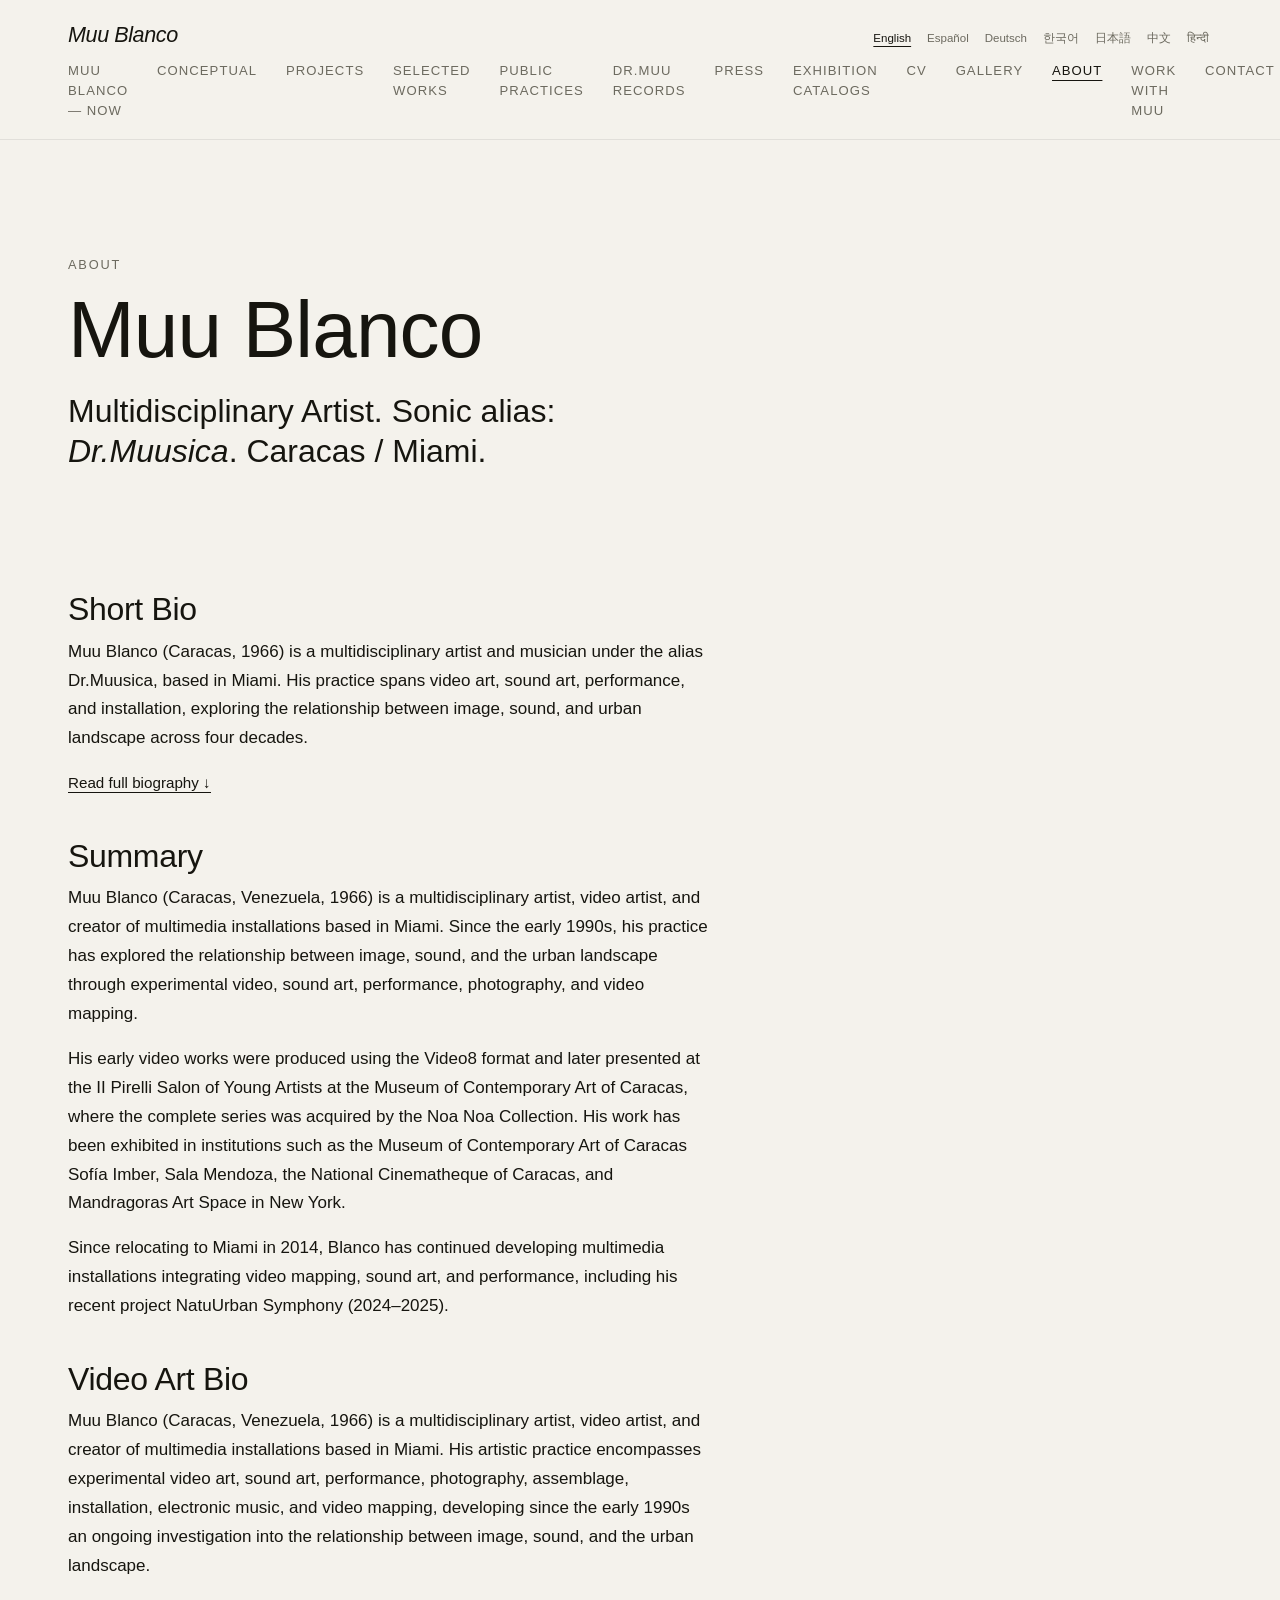
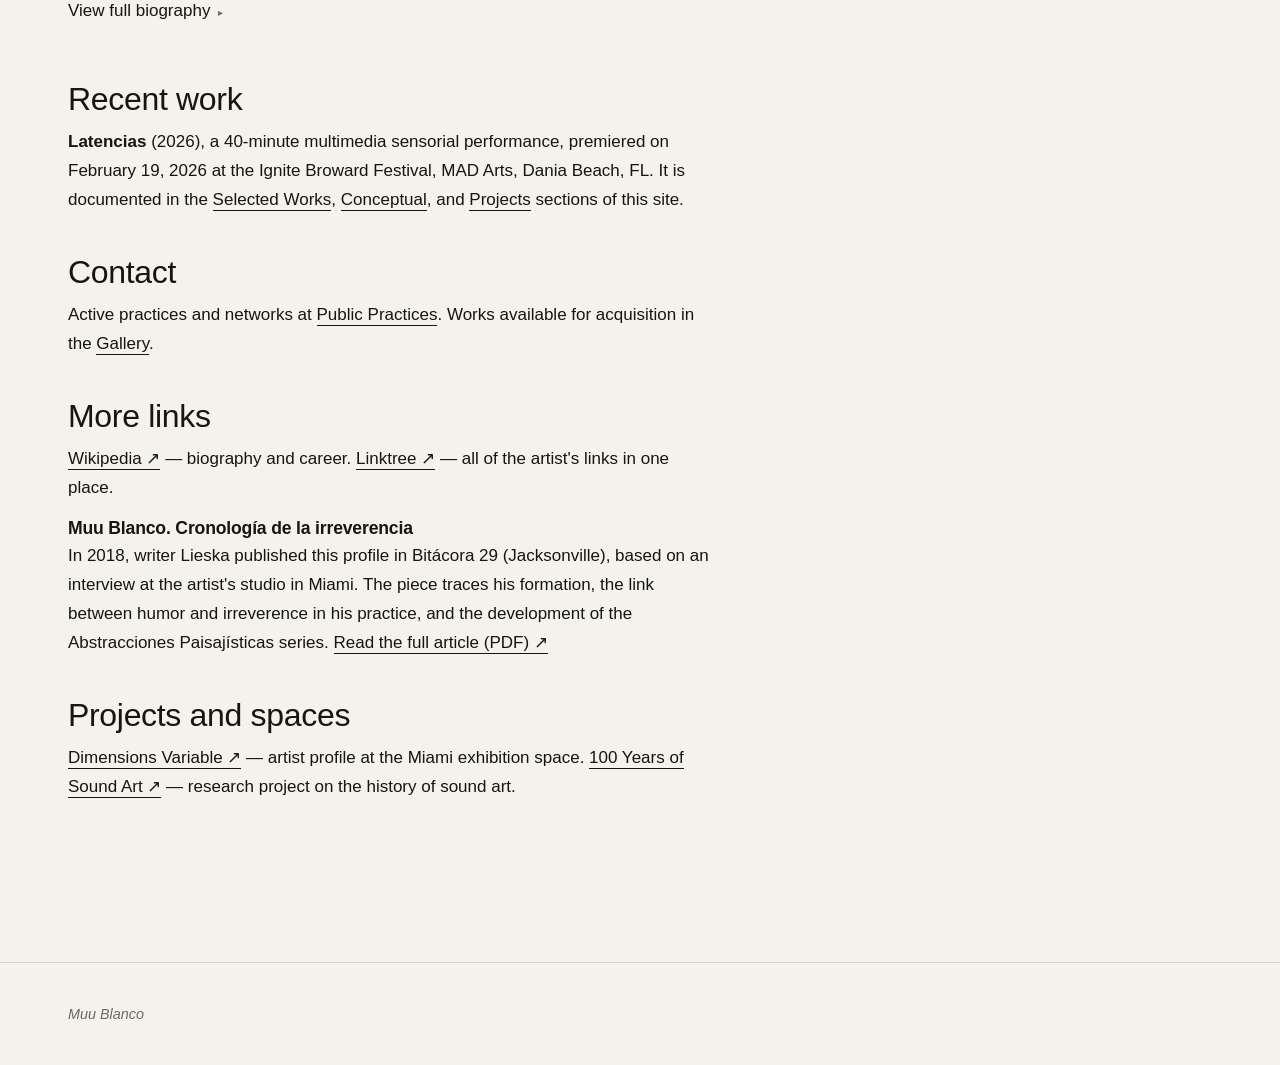
==== about.html @ 43668762 "About: título del artículo de Lieska en negrita" ====
<!DOCTYPE html>
<html lang="en">
<head>
  <meta charset="UTF-8" />
  <meta name="viewport" content="width=device-width, initial-scale=1.0" />
  <title>About — Muu Blanco</title>
  <meta name="description" content="Muu Blanco (Dr.Muusica) — Artista Multidisciplinario. Caracas / Miami." />
  <link rel="stylesheet" href="css/styles.css" />
</head>
<body>
  <header class="site-header">
    <div class="site-header__inner">
      <a href="index.html" class="brand"><em>Muu Blanco</em></a>
      <div class="lang-switch" id="langSwitch"></div>
      <button class="nav-toggle" id="navToggle" aria-label="Menu" aria-expanded="false" data-i18n="common.menu">Menu</button>
      <nav class="site-nav" id="siteNav">
        <a href="index.html#ahora" data-i18n="common.nav.ahora">Muu Blanco — Ahora</a>
        <a href="conceptual.html" data-i18n="common.nav.conceptual">Conceptual</a>
        <a href="proyectos.html" data-i18n="common.nav.proyectos">Proyectos</a>
<a href="selected-works.html" data-i18n="common.nav.selectedworks">Selected Works</a>
        <a href="practicas-publicas.html" data-i18n="common.nav.practicas">Prácticas Públicas</a>
        <a href="dr-musica.html" data-i18n="common.nav.drmusica">DR.MUU RECORDS</a>
        <a href="prensa.html" data-i18n="common.nav.prensa">Prensa</a>
        <a href="exposiciones.html" data-i18n="common.nav.exposiciones">Catálogos Exposiciones</a>
        <a href="cv.html" data-i18n="common.nav.cv">CV</a>
        <a href="store.html" data-i18n="common.nav.galeria">Galería</a>
        <a href="about.html" aria-current="page" data-i18n="common.nav.about">About</a>
<a href="work-with-muu.html" data-i18n="common.nav.workwithmuu">Work With Muu</a>
        <a href="contacto.html" data-i18n="common.nav.contacto">Contacto</a>
      </nav>
    </div>
  </header>

  <main>
    <div class="page-head">
      <p class="eyebrow" data-i18n="about.eyebrow">About</p>
      <h1>Muu Blanco</h1>
      <p class="lead-strong" data-i18n="about.lead">Artista Multidisciplinario. Alias sonoro: <em>Dr.Muusica</em>. Caracas / Miami.</p>
    </div>

    <div class="page-body">
      <div class="prose">
        <h2 data-i18n="about.h2.shortbio">Bio corta</h2>
        <p data-i18n="about.shortbio.p1">Muu Blanco (Caracas, 1966) es artista multidisciplinario y músico bajo el alias Dr.Muusica, radicado en Miami. Su práctica cruza video arte, arte sonoro, performance e instalación, explorando la relación entre imagen, sonido y paisaje urbano a lo largo de cuatro décadas.</p>
        <p><a class="detail__link" href="#bio-full" data-i18n="about.shortbio.readmore">Leer biografía completa ↓</a></p>

        <h2 data-i18n="about.h2.summary">Resumen</h2>
        <p data-i18n="about.summary.p1">Muu Blanco (Caracas, Venezuela, 1966) is a multidisciplinary artist, video artist, and creator of multimedia installations based in Miami. Since the early 1990s, his practice has explored the relationship between image, sound, and the urban landscape through experimental video, sound art, performance, photography, and video mapping.</p>

        <p data-i18n="about.summary.p2">His early video works were produced using the Video8 format and later presented at the II Pirelli Salon of Young Artists at the Museum of Contemporary Art of Caracas, where the complete series was acquired by the Noa Noa Collection. His work has been exhibited in institutions such as the Museum of Contemporary Art of Caracas Sofía Imber, Sala Mendoza, the National Cinematheque of Caracas, and Mandragoras Art Space in New York.</p>

        <p data-i18n="about.summary.p3">Since relocating to Miami in 2014, Blanco has continued developing multimedia installations integrating video mapping, sound art, and performance, including his recent project NatuUrban Symphony (2024–2025).</p>

        <h2 id="bio-full" data-i18n="about.h2.full">Bio Video Arte</h2>
        <p data-i18n="about.full.p1">Muu Blanco (Caracas, Venezuela, 1966) is a multidisciplinary artist, video artist, and creator of multimedia installations based in Miami. His artistic practice encompasses experimental video art, sound art, performance, photography, assemblage, installation, electronic music, and video mapping, developing since the early 1990s an ongoing investigation into the relationship between image, sound, and the urban landscape.</p>
        <p id="bio-full-toggle" class="video-toggle" data-i18n="about.full.readmore">Ver biografía completa</p>
        <div class="video-toggle-content">

        <p data-i18n="about.full.p2">Blanco began working with experimental video art in the early 1990s, initially using the Video8 format as a tool for aesthetic exploration. His first participation in a collective exhibition with video took place in 1992, when one of his pieces was acquired by the collector Jimmy Belilty. From that moment, he began a continuous exploration of experimental audiovisual language.</p>

        <p data-i18n="about.full.p3">In 1994 he participated in the group exhibition Mixed Techniques at Alternative Gallery in Caracas, one of his earliest presentations within the contemporary art exhibition circuit.</p>

        <p data-i18n="about.full.p4">By 1995 he had produced more than thirty experimental video pieces, which were later presented at the II Pirelli Salon of Young Artists (1997) at the Museum of Contemporary Art of Caracas, where the entire group of works was acquired by the private Noa Noa Collection of the Oberto family.</p>

        <p data-i18n="about.full.p5">During the late 1990s and early 2000s he continued expanding his audiovisual research, documenting performances and developing experimental projects in video and sound.</p>

        <p data-i18n="about.full.p6">In 2002 he participated in the exhibition From White Cube to Black Box: Historical Tapes, Creative Videos, Digital Art, Venezuelan Video at the Museum of Contemporary Art of Caracas Sofía Imber. That same year he also participated in the project Multimedia Artist, Founder of the Center for the Arts, presented at the same institution. During this period he also contributed to the creation of the museum's video art collection, donating and placing twenty video artworks produced during that decade into the institution.</p>

        <p data-i18n="about.full.p7">In 2003 he participated in the XI Eugenio Mendoza Prize at Sala Mendoza, Caracas.</p>

        <p data-i18n="about.full.p8">In 2004 he presented the work Variations of the Eye. Videodance – Muu Blanco at the National Cinematheque of Caracas. That same year his work was included in the exhibition Electric Earth. Short Films and Videos from the UK and Venezuela, presented at Sala Mendoza, an international program dedicated to experimental video and short film.</p>

        <p data-i18n="about.full.p9">In 2006 he presented an experimental video project at the Jacobo Borges Museum, developed in collaboration with the Goethe-Institut. The project focused on street vendors and the informal economy in the streets of Caracas, addressing the urban landscape as a social and political space.</p>

        <p data-i18n="about.full.p10">Beginning in 2008 he started integrating expanded projection and video mapping into his multimedia installations. Later, in 2013, he developed a research project in slideshow and animated photographic portraiture, culminating that same year with his last solo exhibition in Venezuela, In Tha House, presented at Carmen Araujo Arte, a multimedia installation combining video, painting, sculpture, and sound.</p>

        <p data-i18n="about.full.p11">In 2014 he held his first solo exhibition in New York City with the multimedia installation Black Point Venezuela, presented within the performance program of Mandragoras Art Space in Long Island City. The work integrated sound art, video mapping, sculpture, and analog collage, addressing the social and political tensions of the contemporary Venezuelan context.</p>

        <p data-i18n="about.full.p12">That same year he moved to Miami, where he continues to develop much of his artistic production. In 2015 he presented Nuevo Pensamiento Compositivo Vol.1 at Arts Connection Foundation, within the Chill Concept space, an installation combining large-format photography, video mapping, and sound art.</p>

        <p data-i18n="about.full.p13">Between 2017 and 2019 he developed a series of experimental audiovisual events and experiences at Ironside Miami, specifically at Espacio Santamantis, where he organized gatherings dedicated to video mapping and live experimental music.</p>

        <p data-i18n="about.full.p14">Following the interruption of these creative spaces during the COVID-19 pandemic, in 2020 he co-founded the artistic collective IDArt Lab in the Allapattah neighborhood, active until 2023. Within this collective he participated in several group exhibitions presenting video mapping, experimental animations, and sound-responsive light performances accompanied by live sound art compositions.</p>

        <p data-i18n="about.full.p15">His most recent project is the installation and sound art program NatuUrban Symphony, presented between November 2024 and January 2025 at the Arts Connection Foundation, integrating experimental music, dance, video mapping projections, and the presentation of his documentary NatuUrban Symphony.</p>

        <p data-i18n="about.full.p16">Since 2017, Blanco has maintained the Instagram account <a href="https://www.instagram.com/muublancovideoart/" target="_blank" rel="noopener">@muublancovideoart</a> as a living archive of his audiovisual production, documenting installations, performances, and video experiments developed during his last decade of work in Miami.</p>

        <p data-i18n="about.full.p17">With more than four decades of artistic trajectory, Muu Blanco has developed a hybrid practice in which video, sound, technology, and performance function as devices to investigate urban culture, memory, and contemporary social tensions. His work is part of various international public and private collections.</p>
        </div>

        <h2 data-i18n="about.h2.recent">Trabajo reciente</h2>
        <p data-i18n="about.recent.p1"><strong>Latencias</strong> (2026), performance sensorial multimedia de 40 minutos, se estrenó el 19 de febrero de 2026 en el festival Ignite Broward, MAD Arts, Dania Beach, FL. Se documenta en las secciones <a href="selected-works.html">Selected Works</a>, <a href="conceptual.html">Conceptual</a> y <a href="proyectos.html">Proyectos</a> de este sitio.</p>

        <h2 data-i18n="about.h2.contact">Contacto</h2>
        <p data-i18n="about.contact.p1">Prácticas y redes activas en <a href="practicas-publicas.html">Prácticas Públicas</a>. Obra disponible para adquisición en la <a href="store.html">Galería</a>.</p>

        <h2 data-i18n="about.h2.morelinks">Más enlaces</h2>
        <p data-i18n="about.morelinks.p1"><a href="https://en.wikipedia.org/wiki/Muu_Blanco" target="_blank" rel="noopener">Wikipedia ↗</a> — biografía y trayectoria. <a href="https://linktr.ee/muublanco" target="_blank" rel="noopener">Linktree ↗</a> — todos los enlaces del artista en un solo lugar.</p>
        <h3 class="display" style="font-size:1.1rem; font-weight:700; margin-bottom:.3rem;" data-i18n="about.morelinks.lieskaTitle">Muu Blanco. Cronología de la irreverencia</h3>
        <p data-i18n="about.morelinks.p2">En 2018, la escritora Lieska publicó en Bitácora 29 (Jacksonville) este perfil, a partir de una entrevista en el estudio del artista en Miami. El texto recorre su formación, el vínculo entre humor e irreverencia en su práctica, y el desarrollo de la serie Abstracciones Paisajísticas. <a href="https://drive.google.com/file/d/143CT0e4H5JDIdZEBvILL2GDpFGnqUv2G/view" target="_blank" rel="noopener">Leer artículo completo (PDF) ↗</a></p>

        <h2 data-i18n="about.h2.projects">Proyectos y espacios</h2>
        <p data-i18n="about.projects.p1"><a href="https://dimensionsvariable.net/artist/muu-blanco" target="_blank" rel="noopener">Dimensions Variable ↗</a> — perfil de artista en el espacio expositivo de Miami. <a href="https://100yearsofsound.webflow.io/" target="_blank" rel="noopener">100 Years of Sound Art ↗</a> — proyecto de investigación sobre la historia del arte sonoro.</p>
      </div>
    </div>
  </main>

  <footer class="site-footer">
    <div class="site-footer__inner">
      <span><em>Muu Blanco</em></span>
    </div>
  </footer>
  <script src="js/i18n.js"></script>
  <script src="js/main.js"></script>
<script>
(function () {
  function initVideoToggles() {
    document.querySelectorAll(".video-toggle").forEach(function (h) {
      var content = h.nextElementSibling;
      while (content && content.tagName === "P") content = content.nextElementSibling;
      if (!content || !content.classList.contains("video-toggle-content")) return;

      h.querySelectorAll(".gallery-toggle__caret").forEach(function (el) { el.remove(); });
      var caret = document.createElement("span");
      caret.className = "gallery-toggle__caret";
      caret.textContent = "▸";
      h.appendChild(caret);

      if (h.dataset.toggleBound) return;
      h.dataset.toggleBound = "true";
      content.classList.add("is-collapsed");
      h.setAttribute("role", "button");
      h.setAttribute("tabindex", "0");
      h.setAttribute("aria-expanded", "false");
      function open() {
        content.classList.remove("is-collapsed");
        h.classList.add("is-open");
        h.setAttribute("aria-expanded", "true");
      }
      function toggle() {
        var willOpen = content.classList.contains("is-collapsed");
        if (willOpen) { open(); } else {
          content.classList.add("is-collapsed");
          h.classList.remove("is-open");
          h.setAttribute("aria-expanded", "false");
        }
      }
      h.addEventListener("click", toggle);
      h.addEventListener("keydown", function (e) {
        if (e.key === "Enter" || e.key === " ") { e.preventDefault(); toggle(); }
      });
      h._openToggle = open;
    });
  }
  initVideoToggles();
  document.addEventListener("langchange", initVideoToggles);

  var readmore = document.querySelector('a[href="#bio-full"]');
  var bioFullToggle = document.getElementById("bio-full-toggle");
  if (readmore && bioFullToggle) {
    readmore.addEventListener("click", function () {
      if (bioFullToggle._openToggle) bioFullToggle._openToggle();
    });
  }
})();
</script>
<script data-goatcounter="https://muublanco.goatcounter.com/count" async src="//gc.zgo.at/count.js"></script>
</body>
</html>
---- css/styles.css ----
/* ============================================================
   Muu Blanco — stylesheet (gallery / editorial, light)
   Aesthetic reference: tremainecollection.org
   ============================================================ */
:root {
  --paper: #f4f2ec;      /* warm bone */
  --paper-2: #ffffff;
  --ink: #16150f;        /* near black */
  --muted: #6c6a5f;
  --line: rgba(20,19,15,.14);
  --line-soft: rgba(20,19,15,.08);
  --accent: #a8331d;     /* terracotta, used sparingly */
  --green: #2f6f4d;      /* hover accent for interactive elements */
  --wrap: 1240px;
  --gutter: clamp(1.25rem, 4vw, 3rem);
  --font: "Helvetica Neue", Helvetica, Arial, sans-serif;
  --display: "Helvetica Neue", Helvetica, Arial, sans-serif;
}

* { box-sizing: border-box; }
html { -webkit-text-size-adjust: 100%; }
body {
  margin: 0;
  font-family: var(--font);
  background: var(--paper);
  color: var(--ink);
  line-height: 1.55;
  font-size: 17px;
  -webkit-font-smoothing: antialiased;
}
img { max-width: 100%; display: block; }
a { color: inherit; text-decoration: none; }
a:hover { color: var(--green); }
::selection { background: var(--accent); color: #fff; }

h1, h2, h3 { font-weight: 500; line-height: 1.05; margin: 0; letter-spacing: -.01em; }
.display { font-family: var(--display); font-weight: 400; }

/* ===== Header / Nav ===== */
.site-header {
  position: sticky; top: 0; z-index: 40;
  background: color-mix(in srgb, var(--paper) 88%, transparent);
  backdrop-filter: blur(8px);
  border-bottom: 1px solid var(--line-soft);
}
.site-header__inner {
  max-width: var(--wrap); margin: 0 auto; padding: 1.1rem var(--gutter);
  display: flex; flex-wrap: wrap; align-items: baseline; justify-content: space-between; gap: .6rem 1rem;
}
.brand { font-family: var(--display); font-size: 1.35rem; letter-spacing: -.02em; }
.brand em { font-style: italic; }
.site-nav { display: flex; gap: 1.8rem; }
.lang-switch { display: flex; flex-wrap: wrap; flex-shrink: 0; gap: .6rem; font-size: .72rem; letter-spacing: .06em; }
.lang-switch button { background: none; border: 0; cursor: pointer; color: var(--muted); font: inherit; padding: .15rem .2rem; white-space: nowrap; }
.lang-switch button:hover { color: var(--green); }
.lang-switch button[aria-current="true"] { color: var(--ink); text-decoration: underline; text-underline-offset: 4px; }
.lang-switch--intro { justify-content: center; gap: 1rem; margin-top: 1.6rem; font-size: .8rem; }
.site-nav a { color: var(--muted); font-size: .82rem; letter-spacing: .08em; text-transform: uppercase; transition: color .18s; }
.site-nav a:hover { color: var(--green); }
.site-nav a[aria-current="page"] { color: var(--ink); text-decoration: underline; text-underline-offset: 5px; }
.nav-toggle { display: none; background: none; border: 0; font-size: .8rem; letter-spacing: .1em; text-transform: uppercase; cursor: pointer; color: var(--ink); }

/* ===== Intro overlay ===== */
.intro {
  position: fixed; inset: 0; z-index: 100;
  background: var(--paper);
  display: grid; place-items: center; text-align: center;
  padding: var(--gutter);
  transition: opacity .6s ease, visibility .6s ease;
}
.intro.is-hidden { opacity: 0; visibility: hidden; pointer-events: none; }
.intro__carousel { position: absolute; inset: 0; overflow: hidden; z-index: 0; }
.intro__carousel img { position: absolute; inset: 0; width: 100%; height: 100%; object-fit: cover; opacity: 0; transition: opacity 1.6s ease; }
.intro__carousel img.is-active { opacity: 1; }
.intro__scrim { position: absolute; inset: 0; background: color-mix(in srgb, var(--paper) 78%, transparent); z-index: 1; }
.intro__inner { position: relative; z-index: 2; max-width: 900px; }
.intro__brand { font-family: var(--display); font-size: 1.1rem; color: var(--muted); margin-bottom: 2.5rem; }
.intro__lead { font-family: var(--display); font-size: clamp(1.8rem, 5vw, 3.4rem); line-height: 1.08; cursor: pointer; }

/* ===== Buttons / links ===== */
.btn {
  display: inline-block; cursor: pointer; border: 1px solid var(--ink);
  background: var(--ink); color: var(--paper);
  font: 500 .9rem/1 var(--font); letter-spacing: .04em;
  padding: .85rem 1.6rem; border-radius: 2px;
  transition: background .18s, color .18s;
}
.btn:hover { background: transparent; color: var(--green); border-color: var(--green); }
.btn--ghost { background: transparent; color: var(--ink); }
.btn--ghost:hover { background: var(--green); border-color: var(--green); color: var(--paper); }
.link-underline { border-bottom: 1px solid currentColor; padding-bottom: 1px; }

/* ===== Home hero (GIF) ===== */
.hero {
  max-width: var(--wrap); margin: 0 auto; padding: clamp(2.5rem, 6vw, 5rem) var(--gutter) 2rem;
}
.hero__figure {
  aspect-ratio: 16 / 9; background: #e7e4db; border: 1px solid var(--line-soft);
  overflow: hidden; position: relative; display: grid; place-items: center;
}
.hero__figure img { width: 100%; height: 100%; object-fit: cover; }
.hero__placeholder { color: var(--muted); font-size: .85rem; letter-spacing: .1em; text-transform: uppercase; }
.hero__needs {
  max-width: var(--wrap); margin: 0 auto; padding: 1.5rem var(--gutter) 0;
  font-family: var(--display); font-size: clamp(1.5rem, 4vw, 2.6rem); line-height: 1.12;
}
.hero__needs .accent { display: block; color: var(--accent); font-style: italic; font-size: .55em; margin-top: .3em; }
.hero__sub { max-width: var(--wrap); margin: 1rem auto 0; padding: 0 var(--gutter); color: var(--muted); }

/* ===== Section index (home tiles) ===== */
.index-grid {
  max-width: var(--wrap); margin: clamp(3rem, 8vw, 6rem) auto 0; padding: 0 var(--gutter);
  display: grid; grid-template-columns: repeat(2, 1fr); gap: 1px; background: var(--line);
  border: 1px solid var(--line);
}
.tile {
  background: var(--paper); padding: clamp(1.8rem, 4vw, 3rem);
  min-height: 220px; display: flex; flex-direction: column; justify-content: space-between;
  transition: background .2s;
}
.tile:hover { background: var(--paper-2); }
.tile:hover .tile__title { color: var(--green); }
.tile__num { display: block; font-size: .78rem; letter-spacing: .14em; color: var(--muted); }
.tile__title { display: block; font-family: var(--display); font-size: clamp(1.8rem, 4vw, 2.8rem); margin-top: 1.2rem; }
.tile__desc { display: block; color: var(--muted); margin-top: .6rem; font-size: .95rem; max-width: 34ch; }
.tile__go { display: block; margin-top: 1.6rem; font-size: .8rem; letter-spacing: .1em; text-transform: uppercase; }

/* ===== Page template ===== */
main { min-height: 60vh; }
.page-head { max-width: var(--wrap); margin: 0 auto; padding: clamp(3rem, 8vw, 6rem) var(--gutter) 2rem; }
.page-head .eyebrow { font-size: .8rem; letter-spacing: .14em; text-transform: uppercase; color: var(--muted); }
.page-head h1 { font-family: var(--display); font-size: clamp(2.4rem, 7vw, 5rem); margin-top: .6rem; }
.page-head p { color: var(--muted); max-width: 60ch; margin-top: 1.2rem; font-size: 1.05rem; }
.page-body { max-width: var(--wrap); margin: 0 auto; padding: 1rem var(--gutter) 5rem; }

/* ===== Gallery grid (Art Fair / Archive) ===== */
.gallery { display: grid; grid-template-columns: 1fr; gap: clamp(1.5rem, 4vw, 3rem); }
.work { }
.work__img { background: #e7e4db; border: 1px solid var(--line-soft); }
.work__img img { display: block; width: 100%; height: auto; }
.work__img a { display: block; }
.work__img a:hover img { opacity: .85; }
.work__img:has(a):hover { border-color: var(--green); }
.work__meta { padding-top: .7rem; }
.work__title { font-size: 1rem; }
.work__sub { color: var(--muted); font-size: .88rem; }

.biblio-entry__body .display.has-gallery { cursor: pointer; user-select: none; display: inline-flex; align-items: baseline; gap: .5rem; }
.biblio-entry__body .display.has-gallery:hover { color: var(--green); }
.biblio-entry__body .display.has-gallery .gallery-toggle__count { font-size: .55em; color: var(--muted); font-family: var(--sans, inherit); }
.biblio-entry__body .display.has-gallery .gallery-toggle__caret { font-size: .6em; color: var(--muted); transition: transform .15s ease; }
.biblio-entry__body .display.has-gallery.is-open .gallery-toggle__caret { transform: rotate(90deg); }
.gallery.is-collapsed .work { display: none; }

.video-toggle { cursor: pointer; user-select: none; display: inline-flex; align-items: baseline; gap: .5rem; }
.video-toggle:hover { color: var(--green); }
.video-toggle .gallery-toggle__caret { font-size: .6em; color: var(--muted); transition: transform .15s ease; }
.video-toggle.is-open .gallery-toggle__caret { transform: rotate(90deg); }
.video-toggle-content.is-collapsed { display: none; }

/* ===== Section notes / placeholders ===== */
.section-note { color: var(--muted); margin: 0 0 1.6rem; max-width: 60ch; }
.placeholder-tag { font-size: .74rem; text-transform: uppercase; letter-spacing: .12em; color: var(--muted); margin: 0 0 .4rem; }

/* ===== Media embeds (Multimedia / Dr Música) ===== */
.video-embed { aspect-ratio: 16/9; background: #000; border: 1px solid var(--line-soft); position: relative; }
.video-embed iframe { position: absolute; inset: 0; width: 100%; height: 100%; border: 0; }
.audio-embed { border: 1px solid var(--line-soft); background: #fff; }
.audio-embed iframe { width: 100%; height: 120px; border: 0; display: block; }

/* ===== Prensa ===== */
.press-list { max-width: 78ch; }
.press-entry { display: grid; grid-template-columns: 100px 1fr; gap: 1.4rem; padding: 1.3rem 0; border-bottom: 1px solid var(--line); }
.press-entry:first-of-type { padding-top: 0; }
.press-entry__year { font-family: var(--display); font-size: 1.2rem; color: var(--muted); }
.press-entry__img { display: block; max-width: 260px; margin: 0 0 .8rem; border: 1px solid var(--line-soft); background: #e7e4db; overflow: hidden; transition: border-color .18s; }
.press-entry__img img { width: 100%; display: block; transition: opacity .18s; }
.press-entry__img:hover img { opacity: .85; }
.press-entry__img:hover { border-color: var(--green); }
.press-entry__outlet { font-family: var(--display); font-size: 1.2rem; }
.press-entry__place { color: var(--muted); font-size: .9rem; margin-top: .25rem; }
.press-entry__note { color: var(--ink); font-size: .92rem; margin-top: .3rem; }
@media (max-width: 640px) { .press-entry { grid-template-columns: 1fr; gap: .25rem; } }

/* ===== CV ===== */
.cv-section { margin-top: 3.2rem; }
.cv-section__title { font-family: var(--display); font-size: clamp(1.4rem,3.5vw,2rem); margin-bottom: 1.4rem; }
.cv-year-group { margin-bottom: 1.5rem; }
.cv-year { font-family: var(--display); font-style: italic; font-size: 1.05rem; color: var(--accent); margin: 0 0 .5rem; }
.cv-items { list-style: none; padding: 0; margin: 0; display: grid; gap: .4rem; }
.cv-items li { color: var(--ink); font-size: .95rem; line-height: 1.55; padding-left: 1.1rem; position: relative; }
.cv-items li::before { content: "–"; position: absolute; left: 0; color: var(--muted); }
.cv-note { color: var(--muted); font-size: .9rem; margin: 0 0 1rem; }

/* ===== Bibliography (Conceptual) ===== */
.biblio-entry { display: grid; grid-template-columns: 320px 1fr; gap: clamp(1.4rem, 3vw, 2.4rem); padding: clamp(1.8rem, 4vw, 2.6rem) 0; border-bottom: 1px solid var(--line); }
.biblio-entry:first-of-type { padding-top: 0; }
.biblio-entry__img { aspect-ratio: 4 / 3; background: #e7e4db; border: 1px solid var(--line-soft); overflow: hidden; }
.biblio-entry__img img { width: 100%; height: 100%; object-fit: cover; }
.biblio-entry__date { color: var(--muted); font-size: .8rem; text-transform: uppercase; letter-spacing: .08em; margin: 0 0 .4rem; }
.biblio-entry__medium { color: var(--muted); font-size: .92rem; margin: .3rem 0 .8rem; }
.biblio-entry__body p { margin: 0 0 1rem; line-height: 1.65; }
@media (max-width: 700px) { .biblio-entry { grid-template-columns: 1fr; } }

/* ===== Social cards (Prácticas Públicas) ===== */
.social-grid { display: grid; grid-template-columns: repeat(3, 1fr); gap: 1px; background: var(--line); border: 1px solid var(--line); }
.social-card { background: var(--paper); padding: clamp(1.6rem, 3vw, 2.2rem); display: flex; flex-direction: column; gap: .4rem; transition: background .2s; }
.social-card:hover { background: var(--paper-2); }
.social-card:hover .social-card__label { color: var(--green); }
.social-card__label { font-family: var(--display); font-size: 1.3rem; }
.social-card__handle { color: var(--muted); font-size: .85rem; }
@media (max-width: 860px) { .social-grid { grid-template-columns: repeat(2, 1fr); } }
@media (max-width: 560px) { .social-grid { grid-template-columns: 1fr; } }

/* ===== Galería (Store) — open call panel reused for empty state ===== */
.open-call { border: 1px dashed var(--line); background: rgba(20,19,15,.02); padding: clamp(1.5rem, 4vw, 2.6rem); }
.open-call__status { font-family: var(--display); font-size: clamp(1.2rem, 3vw, 1.7rem); color: var(--accent); margin: 0 0 .6rem; }
.open-call__text { color: var(--muted); max-width: 58ch; margin: 0 0 1.5rem; line-height: 1.6; }
.open-call__text code { background: rgba(0,0,0,.06); padding: .1rem .35rem; border-radius: 3px; }

/* ===== Art Fair (from Google Sheet) ===== */
.artfair-note { color: var(--muted); font-size: .9rem; border: 1px dashed var(--line); background: rgba(20,19,15,.02); padding: .8rem 1rem; margin: 0 0 2.2rem; }
.artfair-grid { display: grid; grid-template-columns: repeat(3, 1fr); gap: clamp(1.4rem, 3vw, 2.4rem); }
.art-card__img { position: relative; aspect-ratio: 4 / 5; background: #e7e4db; border: 1px solid var(--line-soft); overflow: hidden; display: grid; place-items: center; }
.art-card__img img { position: absolute; inset: 0; width: 100%; height: 100%; object-fit: cover; }
.art-card__ph { display: none; color: var(--muted); font-size: .74rem; letter-spacing: .08em; text-transform: uppercase; text-align: center; padding: 1rem; }
.art-card__img.is-empty .art-card__ph { display: block; }
.art-card__body { padding-top: .85rem; }
.art-card__name { font-family: var(--display); font-size: 1.25rem; }
.art-card__meta { display: flex; flex-wrap: wrap; align-items: center; gap: .55rem; color: var(--muted); font-size: .88rem; margin-top: .25rem; }
.art-card__meta a { color: var(--ink); border-bottom: 1px solid currentColor; padding-bottom: 1px; }
.art-card__meta a:hover { color: var(--green); }
.badge { font-size: .68rem; letter-spacing: .06em; text-transform: uppercase; border: 1px solid var(--line); padding: .12rem .5rem; border-radius: 999px; color: var(--muted); }
@media (max-width: 860px) { .artfair-grid { grid-template-columns: repeat(2, 1fr); } }
@media (max-width: 560px) { .artfair-grid { grid-template-columns: 1fr; } }

.book-card { display: block; text-decoration: none; color: inherit; }
.book-card .art-card__img { transition: border-color .18s; }
.book-card:hover .art-card__img { border-color: var(--green); }
.book-card:hover .art-card__name { color: var(--green); }

/* Art card as a clickable button */
.art-card { display: block; width: 100%; margin: 0; padding: 0; text-align: left; background: none; border: 0; font: inherit; color: inherit; cursor: pointer; }
.art-card .art-card__img { transition: border-color .18s; }
.art-card:hover .art-card__img { border-color: var(--green); }
.art-card:hover .art-card__name { color: var(--green); }
.art-card__body { display: block; padding-top: .85rem; }
.art-card__name { display: block; font-family: var(--display); font-size: 1.25rem; }
.art-card__meta { display: flex; flex-wrap: wrap; gap: .5rem; align-items: center; color: var(--muted); font-size: .86rem; margin-top: .25rem; }
.art-card__count { position: absolute; bottom: .55rem; right: .55rem; background: rgba(20,19,15,.78); color: #fff; font-size: .68rem; letter-spacing: .04em; padding: .18rem .55rem; border-radius: 999px; }

/* ===== Artwork detail screen ===== */
.detail { position: fixed; inset: 0; z-index: 130; display: none; background: rgba(20,19,15,.9); overflow: auto; }
.detail.is-open { display: block; }
.detail__box { position: relative; min-height: 100%; max-width: 1120px; margin: 0 auto; background: var(--paper); display: grid; grid-template-columns: 1.35fr 1fr; }
.detail__close { position: fixed; top: 1rem; right: 1.1rem; z-index: 3; width: 2.5rem; height: 2.5rem; border-radius: 50%; border: 1px solid var(--line); background: var(--paper); font-size: 1.5rem; line-height: 1; cursor: pointer; color: var(--ink); }
.detail__close:hover { background: var(--ink); color: var(--paper); }
.detail__media { background: #efece4; display: grid; place-items: center; padding: clamp(1.2rem, 3vw, 2.5rem); min-height: 60vh; }
.carousel { position: relative; width: 100%; display: grid; place-items: center; }
.carousel__img { max-width: 100%; max-height: 80vh; object-fit: contain; display: block; }
.carousel__ph { display: none; place-items: center; color: var(--muted); font-size: .8rem; letter-spacing: .08em; text-transform: uppercase; text-align: center; aspect-ratio: 4/5; width: 70%; background: #e3dfd6; border: 1px solid var(--line-soft); }
.carousel__nav { position: absolute; top: 50%; transform: translateY(-50%); width: 2.7rem; height: 2.7rem; border-radius: 50%; border: 1px solid var(--line); background: rgba(255,255,255,.85); font-size: 1.4rem; line-height: 1; cursor: pointer; color: var(--ink); }
.carousel__nav:hover { background: #fff; color: var(--green); }
.carousel__prev { left: .2rem; } .carousel__next { right: .2rem; }
.carousel__dots { position: absolute; bottom: -1.4rem; left: 0; right: 0; display: flex; gap: .45rem; justify-content: center; }
.carousel__dots button { width: 8px; height: 8px; padding: 0; border-radius: 50%; border: 0; background: rgba(20,19,15,.25); cursor: pointer; }
.carousel__dots button[aria-current="true"] { background: var(--ink); }
.detail__info { padding: clamp(2rem, 4vw, 3.5rem); }
.detail__name { font-family: var(--display); font-size: clamp(1.9rem, 4vw, 2.8rem); }
.detail__meta { display: flex; flex-wrap: wrap; gap: .6rem; align-items: center; color: var(--muted); margin: .7rem 0 1.6rem; }
.detail__meta a { color: var(--ink); border-bottom: 1px solid currentColor; padding-bottom: 1px; }
.detail__meta a:hover { color: var(--green); }
.detail__bio { color: var(--ink); font-size: 1rem; line-height: 1.7; margin: 0 0 1.4rem; max-width: 52ch; }
.detail__bio a { color: var(--accent); border-bottom: 1px solid currentColor; white-space: nowrap; }
.detail__bio a:hover { color: var(--green); }
/* ===== About / prose ===== */
.page-head .lead-strong { font-family: var(--display); font-size: clamp(1.35rem, 3vw, 2rem); line-height: 1.25; color: var(--ink); max-width: 32ch; margin-top: 1.2rem; }
.prose { max-width: 68ch; }
.prose h2 { font-family: var(--display); font-size: clamp(1.4rem, 3.5vw, 2rem); margin: 2.6rem 0 .7rem; }
.prose p { margin: 0 0 1rem; line-height: 1.7; }
.prose a { color: var(--ink); border-bottom: 1px solid currentColor; padding-bottom: 1px; }
.prose a:hover { color: var(--green); }
.about-facts { list-style: none; padding: 0; margin: 1.3rem 0; display: grid; gap: .4rem; }
.about-facts li { display: flex; flex-wrap: wrap; gap: .2rem 1rem; padding: .8rem 0; border-bottom: 1px solid var(--line-soft); }
.about-facts span { color: var(--muted); min-width: 92px; font-size: .78rem; text-transform: uppercase; letter-spacing: .07em; padding-top: .15rem; }
.about-facts strong { font-weight: 500; }
.prose-close { font-family: var(--display); font-style: italic; font-size: clamp(1.2rem, 2.6vw, 1.55rem); line-height: 1.35; color: var(--accent); margin-top: 2.6rem; }

.detail__bio { color: var(--ink); line-height: 1.65; }
.detail__bio p { margin: 0 0 .85rem; }
.detail__bio p:last-child { margin-bottom: 0; }
.detail__link { margin: .8rem 0 0; color: var(--muted); font-size: .95rem; }
.detail__link a { color: var(--ink); border-bottom: 1px solid currentColor; }
.detail__link a:hover { color: var(--green); }
@media (max-width: 800px) {
  .detail__box { grid-template-columns: 1fr; }
  .detail__media { min-height: 46vh; }
  .carousel__img { max-height: 62vh; }
}

.muted { color: var(--muted); text-align: center; }

/* ===== Footer ===== */
.site-footer { border-top: 1px solid var(--line); margin-top: 4rem; }
.site-footer__inner { max-width: var(--wrap); margin: 0 auto; padding: 2.5rem var(--gutter); display: flex; justify-content: space-between; flex-wrap: wrap; gap: 1rem; color: var(--muted); font-size: .9rem; }

/* ===== Responsive ===== */
@media (max-width: 860px) {
  .index-grid { grid-template-columns: 1fr; }
}
@media (max-width: 640px) {
  .nav-toggle { display: block; }
  .site-nav { display: none; position: absolute; top: 100%; left: 0; right: 0; flex-direction: column; gap: 0; background: var(--paper); border-bottom: 1px solid var(--line); }
  .site-nav.is-open { display: flex; }
  .site-nav a { padding: 1rem var(--gutter); border-top: 1px solid var(--line-soft); }
}
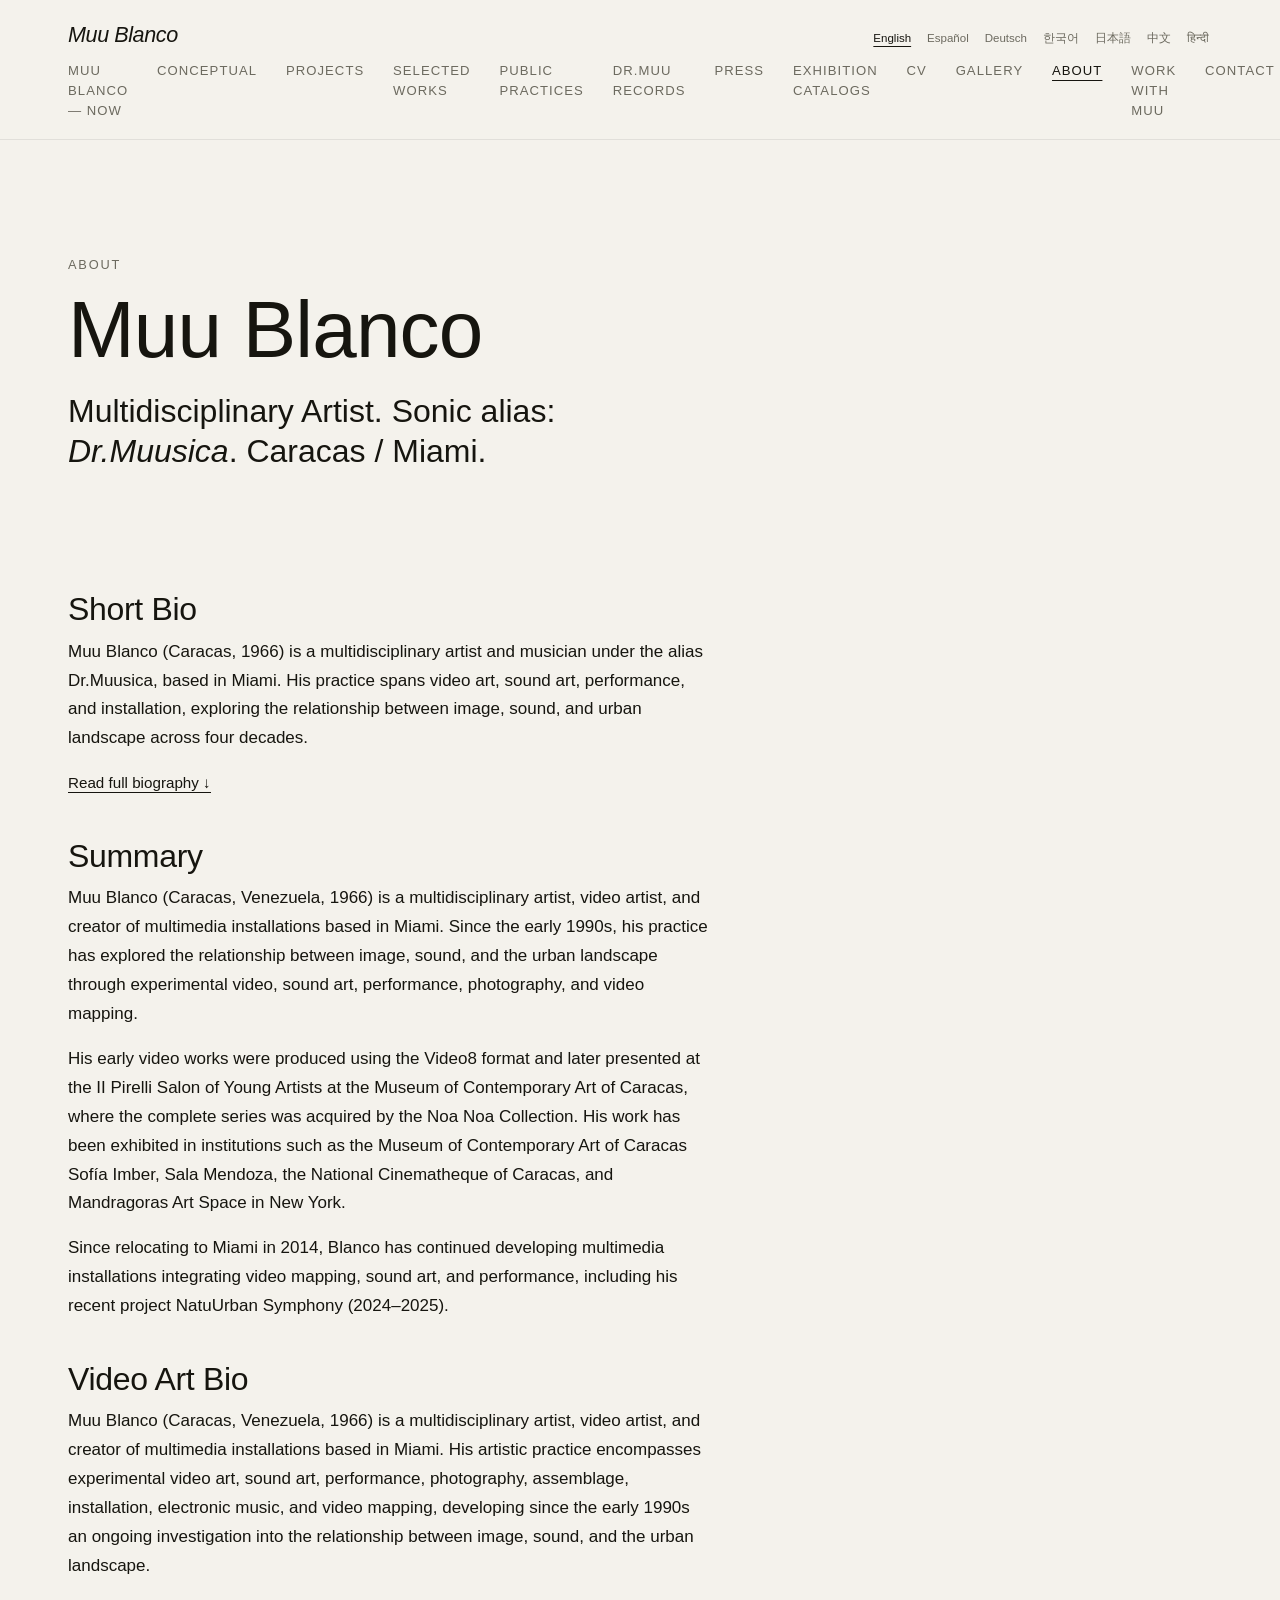
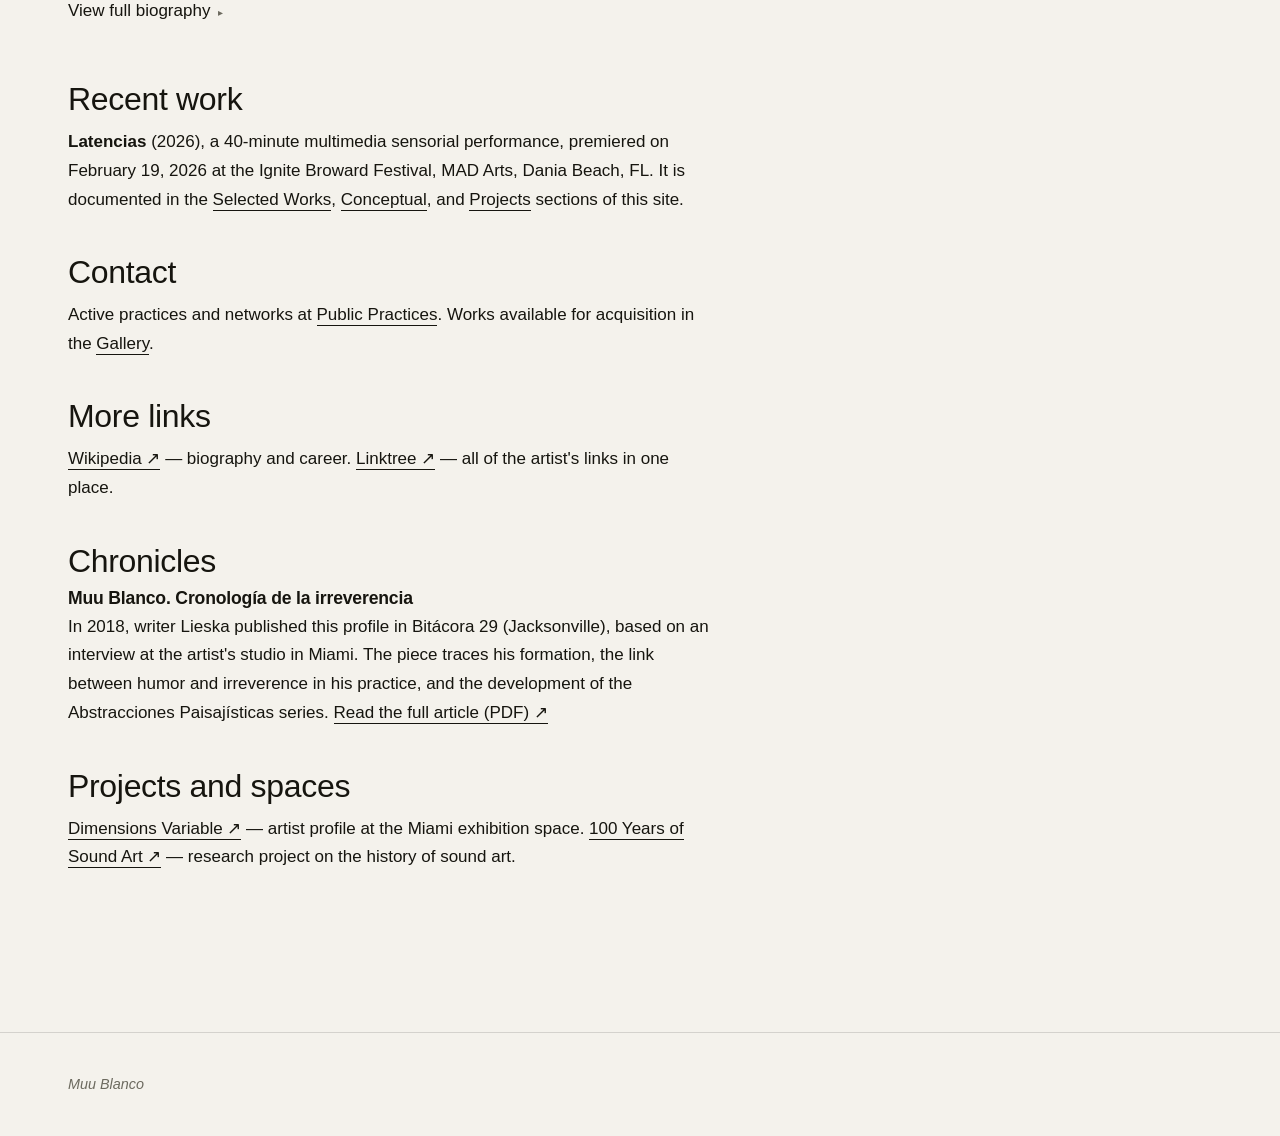
==== commit 07a09840: "About: crear sección Crónicas, mover entrada de Lieska desde Más enlaces" ====
--- a/about.html
+++ b/about.html
@@ -97,8 +97,10 @@
 
         <h2 data-i18n="about.h2.morelinks">Más enlaces</h2>
         <p data-i18n="about.morelinks.p1"><a href="https://en.wikipedia.org/wiki/Muu_Blanco" target="_blank" rel="noopener">Wikipedia ↗</a> — biografía y trayectoria. <a href="https://linktr.ee/muublanco" target="_blank" rel="noopener">Linktree ↗</a> — todos los enlaces del artista en un solo lugar.</p>
-        <h3 class="display" style="font-size:1.1rem; font-weight:700; margin-bottom:.3rem;" data-i18n="about.morelinks.lieskaTitle">Muu Blanco. Cronología de la irreverencia</h3>
-        <p data-i18n="about.morelinks.p2">En 2018, la escritora Lieska publicó en Bitácora 29 (Jacksonville) este perfil, a partir de una entrevista en el estudio del artista en Miami. El texto recorre su formación, el vínculo entre humor e irreverencia en su práctica, y el desarrollo de la serie Abstracciones Paisajísticas. <a href="https://drive.google.com/file/d/143CT0e4H5JDIdZEBvILL2GDpFGnqUv2G/view" target="_blank" rel="noopener">Leer artículo completo (PDF) ↗</a></p>
+
+        <h2 data-i18n="about.h2.cronicas">Crónicas</h2>
+        <h3 class="display" style="font-size:1.1rem; font-weight:700; margin-bottom:.3rem;" data-i18n="about.cronicas.lieskaTitle">Muu Blanco. Cronología de la irreverencia</h3>
+        <p data-i18n="about.cronicas.p1">En 2018, la escritora Lieska publicó en Bitácora 29 (Jacksonville) este perfil, a partir de una entrevista en el estudio del artista en Miami. El texto recorre su formación, el vínculo entre humor e irreverencia en su práctica, y el desarrollo de la serie Abstracciones Paisajísticas. <a href="https://drive.google.com/file/d/143CT0e4H5JDIdZEBvILL2GDpFGnqUv2G/view" target="_blank" rel="noopener">Leer artículo completo (PDF) ↗</a></p>
 
         <h2 data-i18n="about.h2.projects">Proyectos y espacios</h2>
         <p data-i18n="about.projects.p1"><a href="https://dimensionsvariable.net/artist/muu-blanco" target="_blank" rel="noopener">Dimensions Variable ↗</a> — perfil de artista en el espacio expositivo de Miami. <a href="https://100yearsofsound.webflow.io/" target="_blank" rel="noopener">100 Years of Sound Art ↗</a> — proyecto de investigación sobre la historia del arte sonoro.</p>
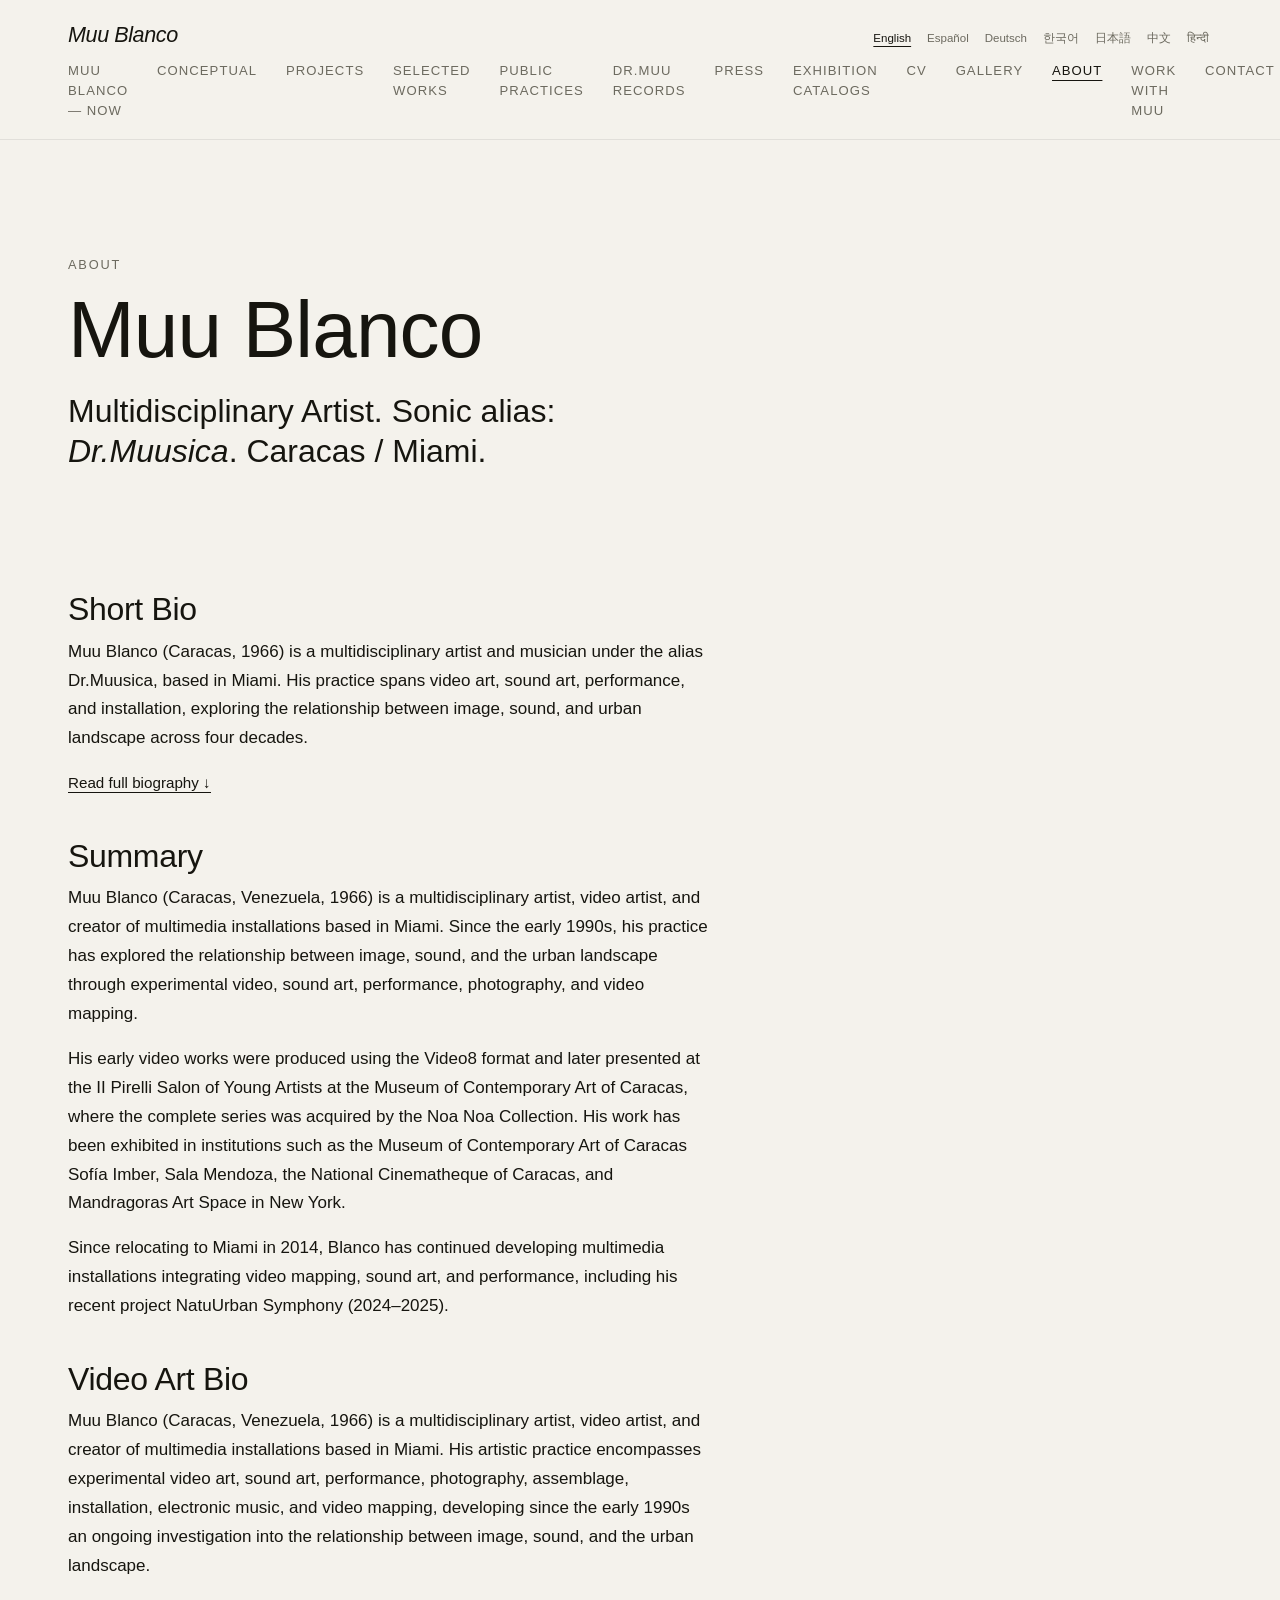
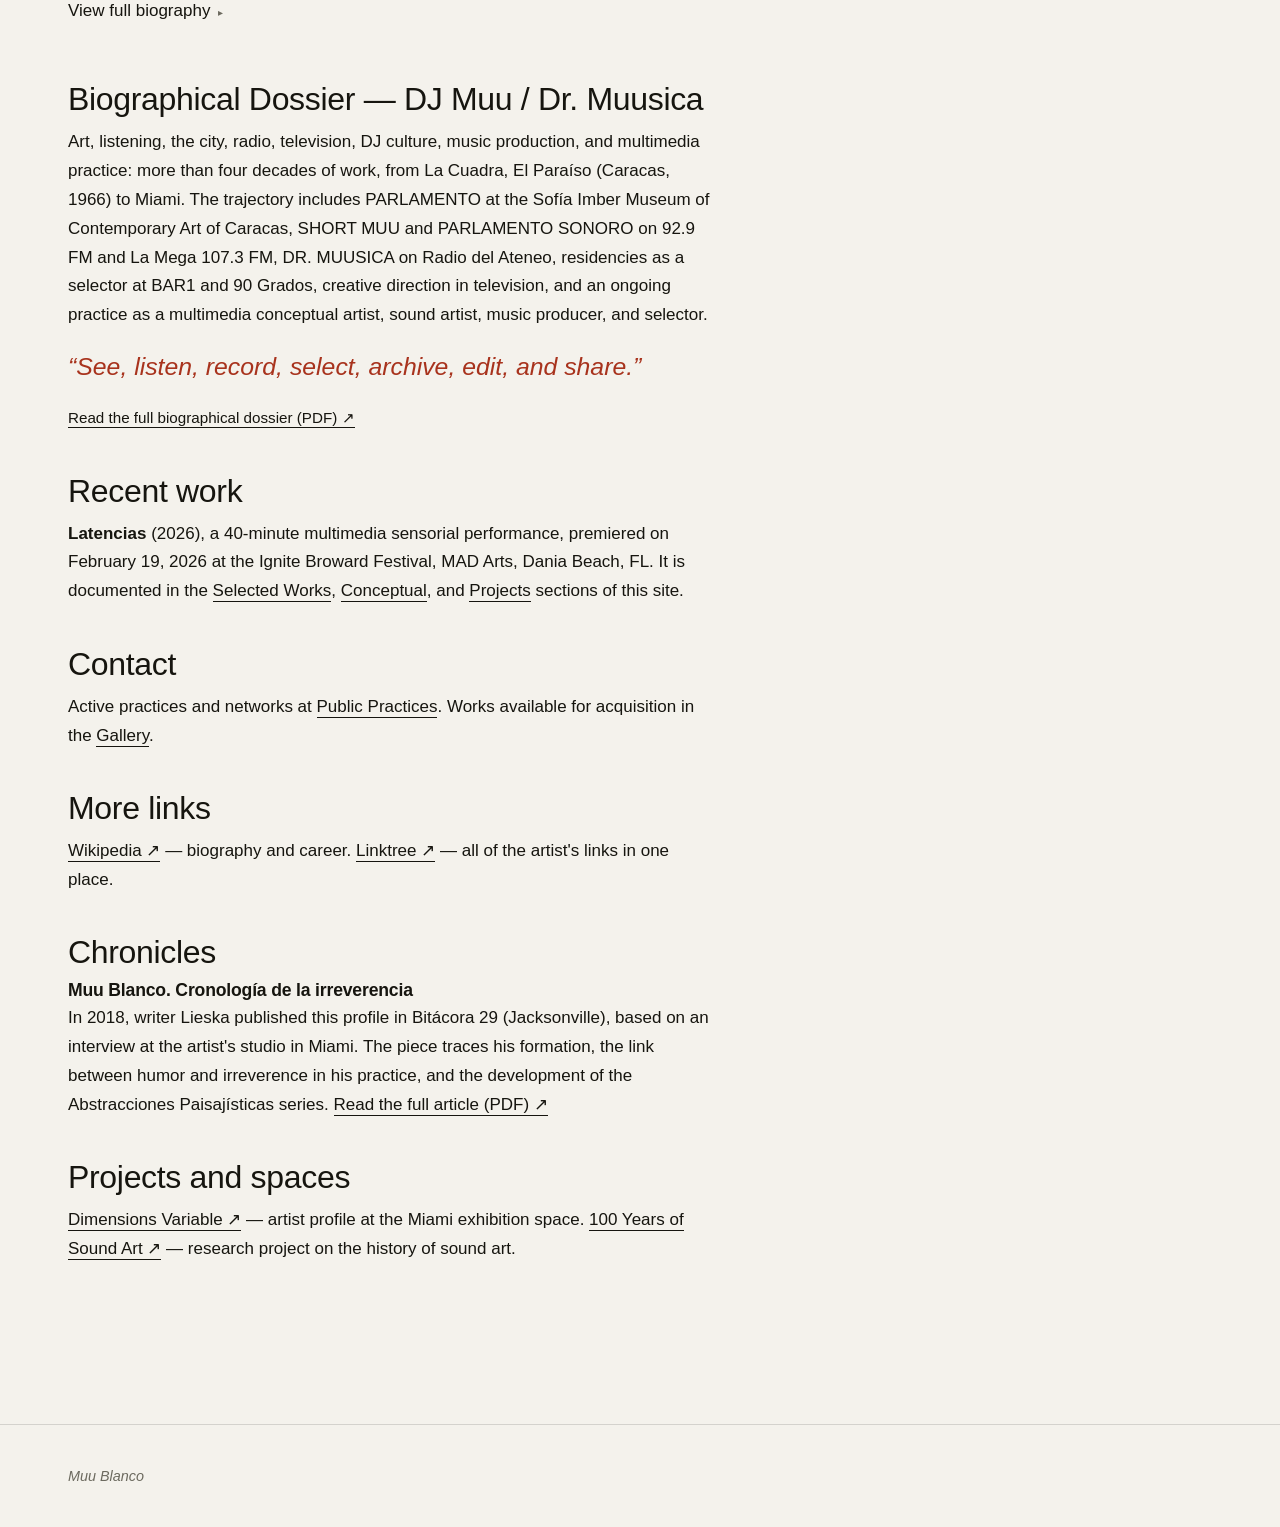
==== commit 9467af79: "About: agregar sección "Dossier biográfico — DJ Muu / Dr. Muusica" Encabezado de introducción (traye" ====
--- a/about.html
+++ b/about.html
@@ -89,6 +89,11 @@
         <p data-i18n="about.full.p17">With more than four decades of artistic trajectory, Muu Blanco has developed a hybrid practice in which video, sound, technology, and performance function as devices to investigate urban culture, memory, and contemporary social tensions. His work is part of various international public and private collections.</p>
         </div>
 
+        <h2 data-i18n="about.h2.dossierbio">Dossier biográfico — DJ Muu / Dr. Muusica</h2>
+        <p data-i18n="about.dossierbio.p1">Arte, escucha, ciudad, radio, televisión, cultura DJ, producción musical y práctica multimedia: más de cuatro décadas de trayectoria, desde La Cuadra, El Paraíso (Caracas, 1966) hasta Miami. El recorrido incluye PARLAMENTO en el Museo de Arte Contemporáneo de Caracas Sofía Imber, SHORT MUU y PARLAMENTO SONORO en 92.9 FM y La Mega 107.3 FM, DR. MUUSICA en Radio del Ateneo, residencias como selector en BAR1 y 90 Grados, dirección creativa en televisión, y una práctica continua como artista conceptual multimedia, artista sonoro, productor musical y selector.</p>
+        <p class="prose-close" data-i18n="about.dossierbio.quote">“Ver, escuchar, registrar, seleccionar, archivar, editar y compartir.”</p>
+        <p><a class="detail__link" href="https://drive.google.com/file/d/1j3_faTImRjLvy1GVNSVHlqZndKZNqReJ/view?usp=sharing" target="_blank" rel="noopener" data-i18n="about.dossierbio.link">Leer dossier biográfico completo (PDF) ↗</a></p>
+
         <h2 data-i18n="about.h2.recent">Trabajo reciente</h2>
         <p data-i18n="about.recent.p1"><strong>Latencias</strong> (2026), performance sensorial multimedia de 40 minutos, se estrenó el 19 de febrero de 2026 en el festival Ignite Broward, MAD Arts, Dania Beach, FL. Se documenta en las secciones <a href="selected-works.html">Selected Works</a>, <a href="conceptual.html">Conceptual</a> y <a href="proyectos.html">Proyectos</a> de este sitio.</p>
 
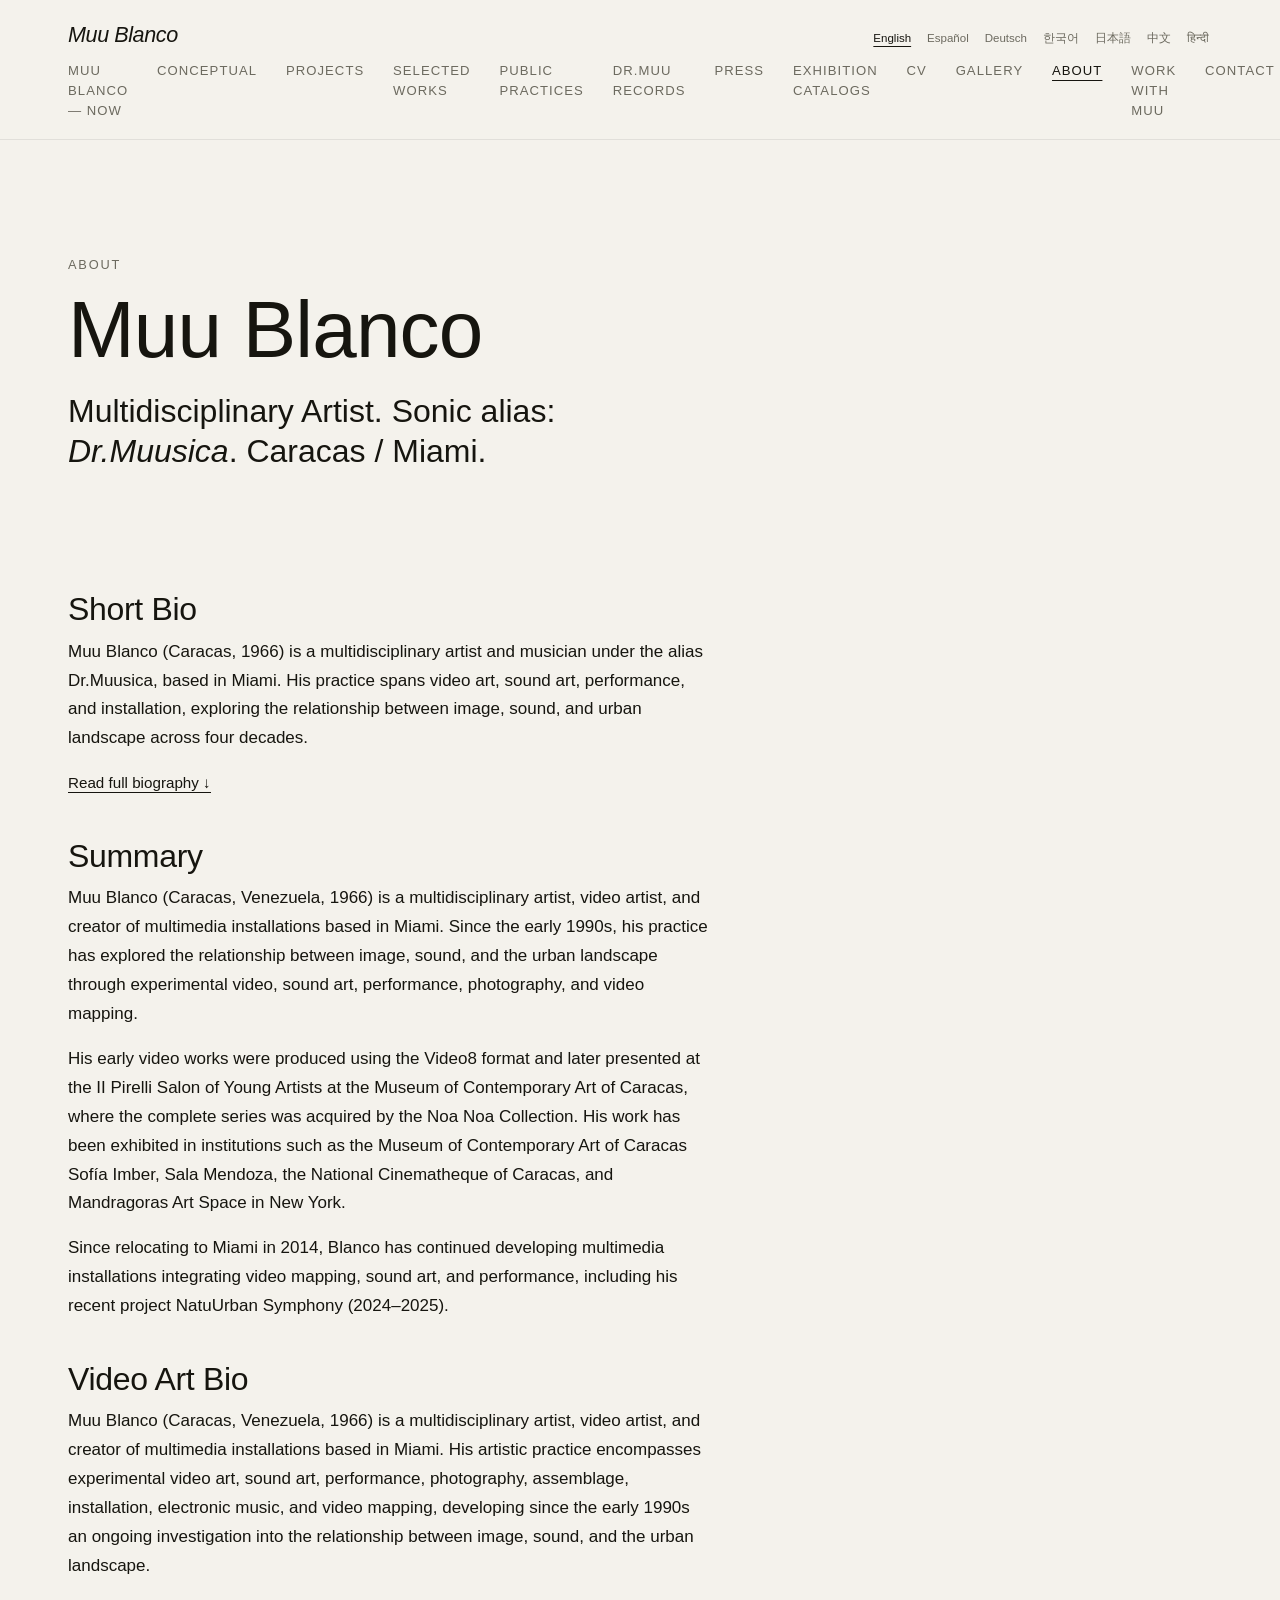
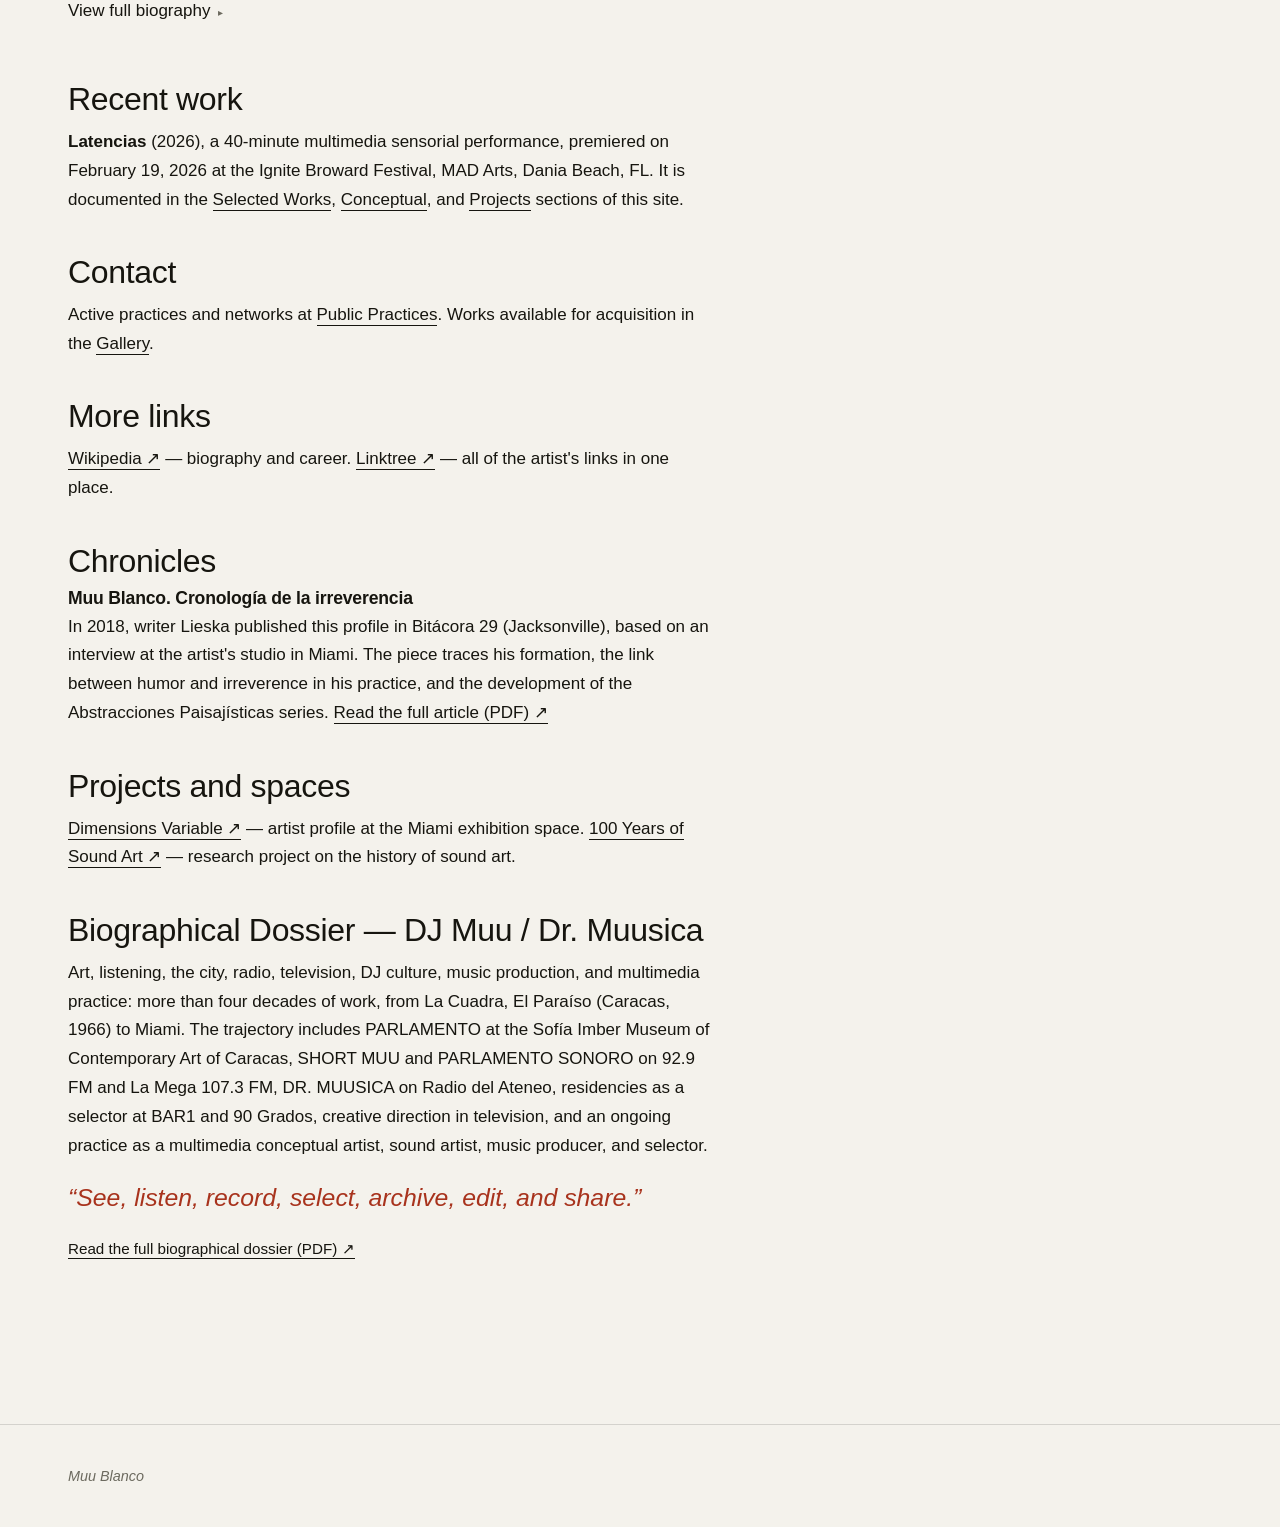
==== commit b79cb991: "About: mover "Dossier biográfico" al final de la página Co-Authored-By: Claude Sonnet 5 <noreply@ant" ====
--- a/about.html
+++ b/about.html
@@ -89,11 +89,6 @@
         <p data-i18n="about.full.p17">With more than four decades of artistic trajectory, Muu Blanco has developed a hybrid practice in which video, sound, technology, and performance function as devices to investigate urban culture, memory, and contemporary social tensions. His work is part of various international public and private collections.</p>
         </div>
 
-        <h2 data-i18n="about.h2.dossierbio">Dossier biográfico — DJ Muu / Dr. Muusica</h2>
-        <p data-i18n="about.dossierbio.p1">Arte, escucha, ciudad, radio, televisión, cultura DJ, producción musical y práctica multimedia: más de cuatro décadas de trayectoria, desde La Cuadra, El Paraíso (Caracas, 1966) hasta Miami. El recorrido incluye PARLAMENTO en el Museo de Arte Contemporáneo de Caracas Sofía Imber, SHORT MUU y PARLAMENTO SONORO en 92.9 FM y La Mega 107.3 FM, DR. MUUSICA en Radio del Ateneo, residencias como selector en BAR1 y 90 Grados, dirección creativa en televisión, y una práctica continua como artista conceptual multimedia, artista sonoro, productor musical y selector.</p>
-        <p class="prose-close" data-i18n="about.dossierbio.quote">“Ver, escuchar, registrar, seleccionar, archivar, editar y compartir.”</p>
-        <p><a class="detail__link" href="https://drive.google.com/file/d/1j3_faTImRjLvy1GVNSVHlqZndKZNqReJ/view?usp=sharing" target="_blank" rel="noopener" data-i18n="about.dossierbio.link">Leer dossier biográfico completo (PDF) ↗</a></p>
-
         <h2 data-i18n="about.h2.recent">Trabajo reciente</h2>
         <p data-i18n="about.recent.p1"><strong>Latencias</strong> (2026), performance sensorial multimedia de 40 minutos, se estrenó el 19 de febrero de 2026 en el festival Ignite Broward, MAD Arts, Dania Beach, FL. Se documenta en las secciones <a href="selected-works.html">Selected Works</a>, <a href="conceptual.html">Conceptual</a> y <a href="proyectos.html">Proyectos</a> de este sitio.</p>
 
@@ -109,6 +104,11 @@
 
         <h2 data-i18n="about.h2.projects">Proyectos y espacios</h2>
         <p data-i18n="about.projects.p1"><a href="https://dimensionsvariable.net/artist/muu-blanco" target="_blank" rel="noopener">Dimensions Variable ↗</a> — perfil de artista en el espacio expositivo de Miami. <a href="https://100yearsofsound.webflow.io/" target="_blank" rel="noopener">100 Years of Sound Art ↗</a> — proyecto de investigación sobre la historia del arte sonoro.</p>
+
+        <h2 data-i18n="about.h2.dossierbio">Dossier biográfico — DJ Muu / Dr. Muusica</h2>
+        <p data-i18n="about.dossierbio.p1">Arte, escucha, ciudad, radio, televisión, cultura DJ, producción musical y práctica multimedia: más de cuatro décadas de trayectoria, desde La Cuadra, El Paraíso (Caracas, 1966) hasta Miami. El recorrido incluye PARLAMENTO en el Museo de Arte Contemporáneo de Caracas Sofía Imber, SHORT MUU y PARLAMENTO SONORO en 92.9 FM y La Mega 107.3 FM, DR. MUUSICA en Radio del Ateneo, residencias como selector en BAR1 y 90 Grados, dirección creativa en televisión, y una práctica continua como artista conceptual multimedia, artista sonoro, productor musical y selector.</p>
+        <p class="prose-close" data-i18n="about.dossierbio.quote">“Ver, escuchar, registrar, seleccionar, archivar, editar y compartir.”</p>
+        <p><a class="detail__link" href="https://drive.google.com/file/d/1j3_faTImRjLvy1GVNSVHlqZndKZNqReJ/view?usp=sharing" target="_blank" rel="noopener" data-i18n="about.dossierbio.link">Leer dossier biográfico completo (PDF) ↗</a></p>
       </div>
     </div>
   </main>
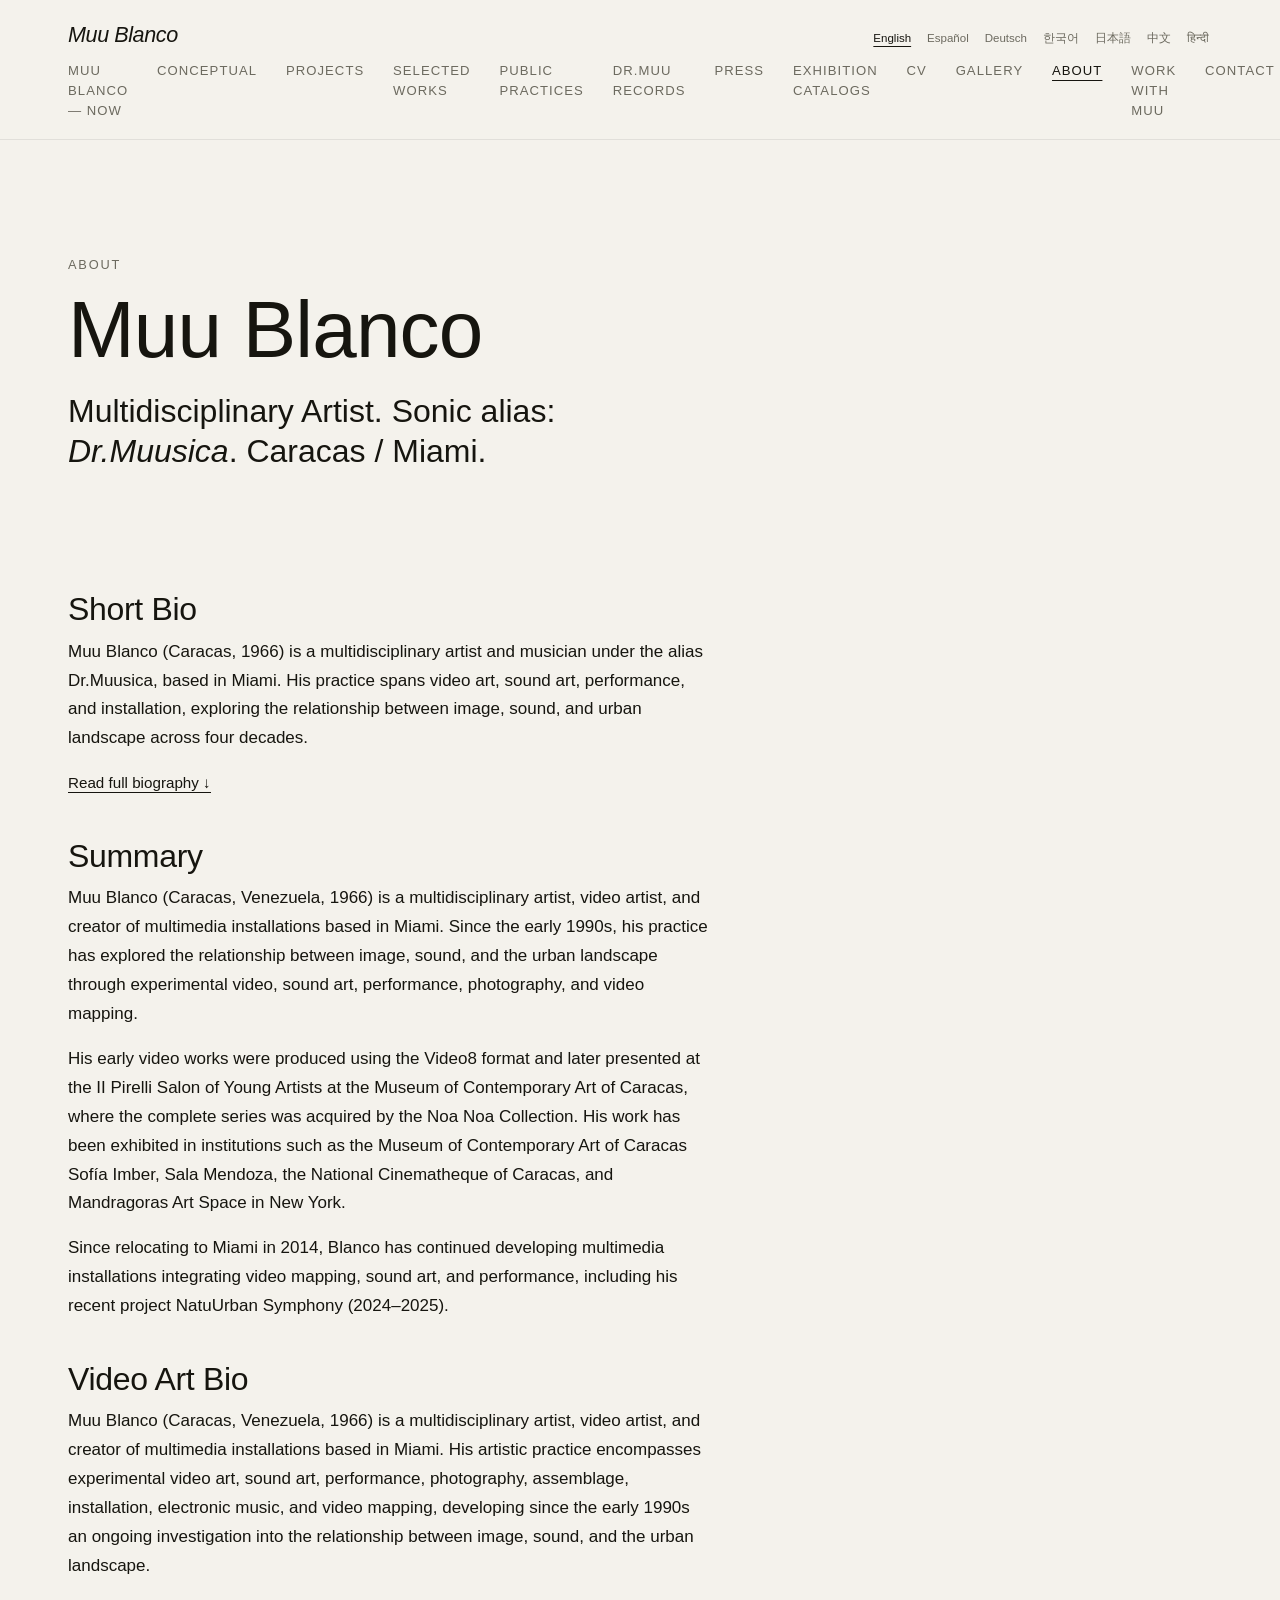
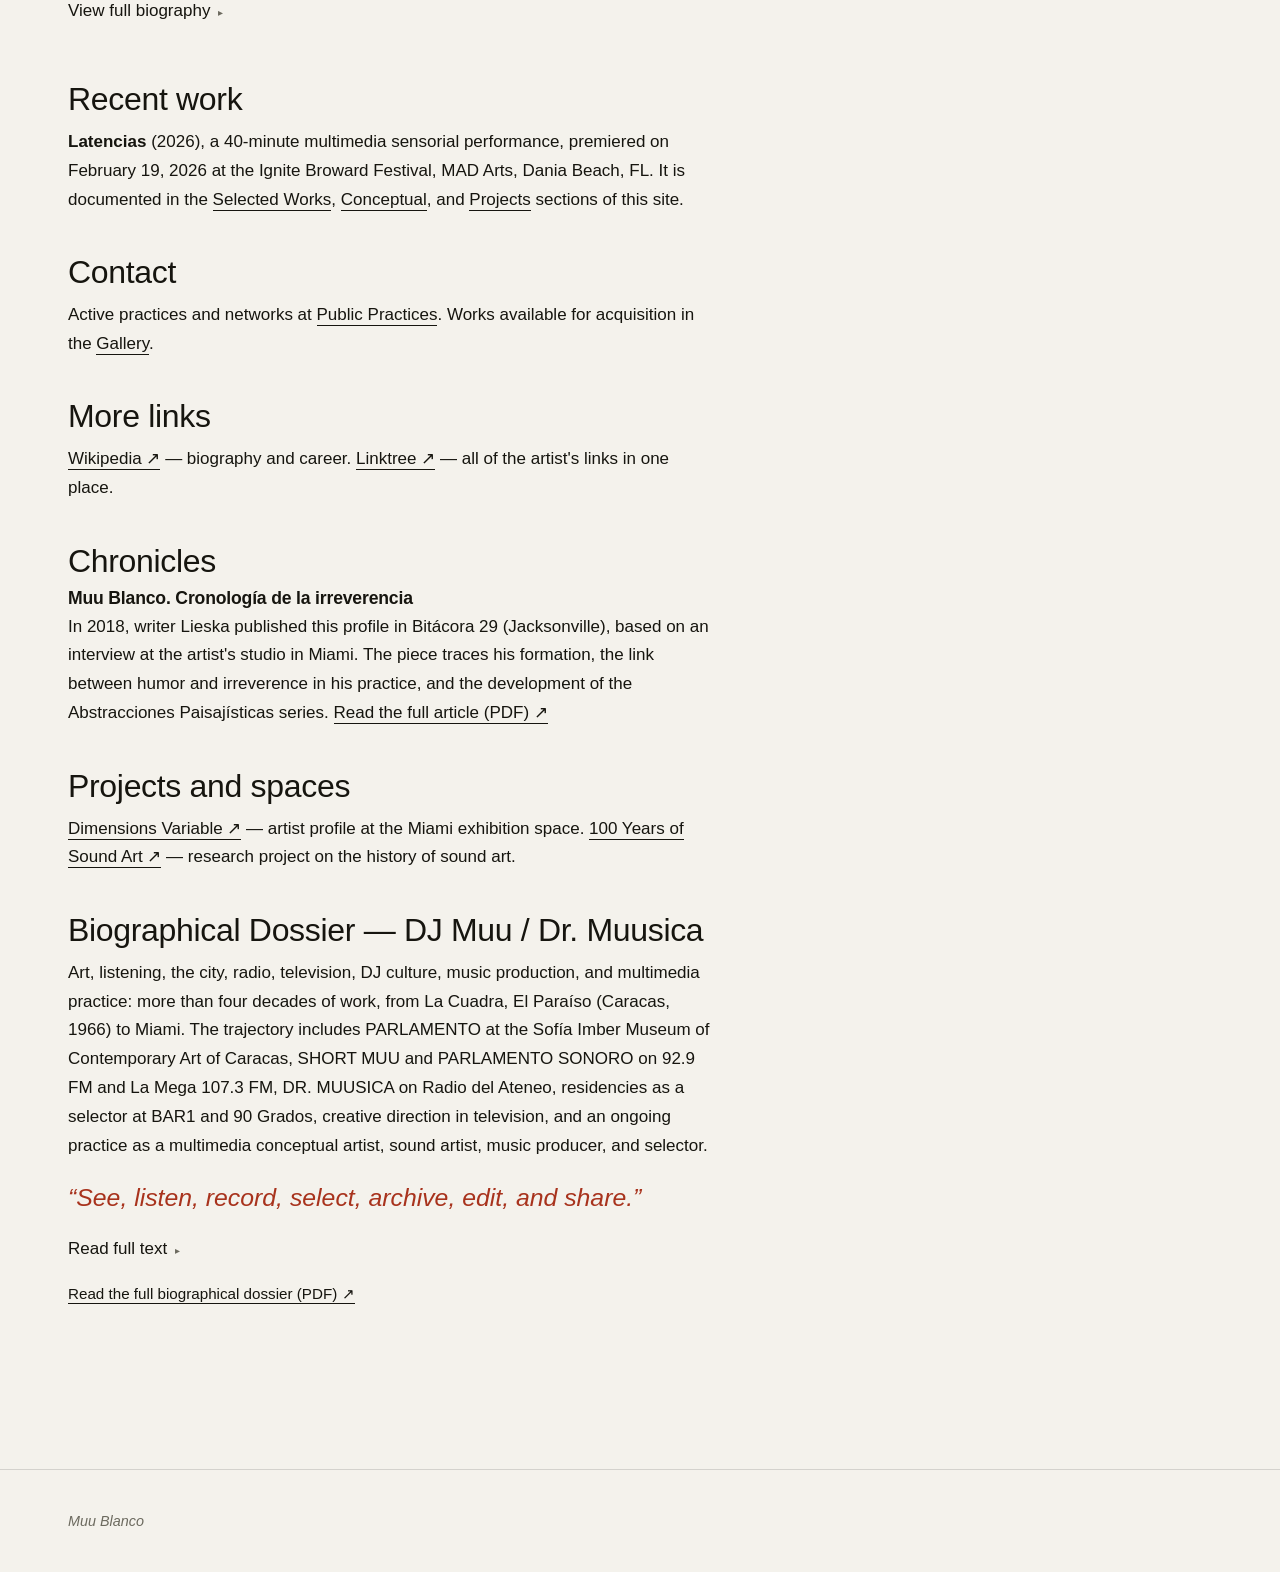
==== commit 883db4f3: "About: agregar texto completo del Dossier biográfico con desplegable El resumen ahora enlaza al text" ====
--- a/about.html
+++ b/about.html
@@ -108,6 +108,239 @@
         <h2 data-i18n="about.h2.dossierbio">Dossier biográfico — DJ Muu / Dr. Muusica</h2>
         <p data-i18n="about.dossierbio.p1">Arte, escucha, ciudad, radio, televisión, cultura DJ, producción musical y práctica multimedia: más de cuatro décadas de trayectoria, desde La Cuadra, El Paraíso (Caracas, 1966) hasta Miami. El recorrido incluye PARLAMENTO en el Museo de Arte Contemporáneo de Caracas Sofía Imber, SHORT MUU y PARLAMENTO SONORO en 92.9 FM y La Mega 107.3 FM, DR. MUUSICA en Radio del Ateneo, residencias como selector en BAR1 y 90 Grados, dirección creativa en televisión, y una práctica continua como artista conceptual multimedia, artista sonoro, productor musical y selector.</p>
         <p class="prose-close" data-i18n="about.dossierbio.quote">“Ver, escuchar, registrar, seleccionar, archivar, editar y compartir.”</p>
+        <p id="dossierbio-full-toggle" class="video-toggle" data-i18n="about.dossierbio.readmore">Leer texto completo</p>
+        <div class="video-toggle-content">
+
+        <p><strong>1966: La Cuadra, El Paraíso</strong></p>
+        <p>La historia de José Antonio Blanco Ángulo —Muu Blanco, DJ Muu, Dr. Muusica— comienza en Caracas en 1966, en un entorno familiar donde las artes plásticas, la arquitectura, la literatura, la poesía, la música, el cine y la tecnología formaban parte de la vida cotidiana.</p>
+        <p>El territorio de origen tenía un nombre afectivo: La Cuadra, como llamaban a la calle Este, junto al entonces Estadio Nacional El Paraíso, posteriormente conocido como Estadio Brígido Iriarte, en El Paraíso, Distrito Capital, Caracas, Venezuela.</p>
+        <p>La Cuadra fue el primer territorio de observación, convivencia, amistad, calle, música, dibujo y memoria desde el cual Muu comenzó a construir su relación con Caracas.</p>
+
+        <p><strong>Una genealogía familiar atravesada por el arte</strong></p>
+        <p>Por línea materna, Muu es bisnieto del poeta zuliano Udón Pérez (Abdón Antero Pérez Machado), autor de la letra del Himno del Estado Zulia, seleccionada en concurso y oficializada en 1909. Esta presencia literaria y poética forma parte de una genealogía cultural que antecede varias generaciones a su propia práctica artística.</p>
+        <p>También por línea materna, Muu era nieto de Antonio Ángulo Luzardo, figura vinculada tempranamente con la abstracción venezolana. Por línea paterna, su abuelo Antonio Blanco Peñalver estuvo asociado a la tecnología doméstica: fue creador de Blanpeco, tienda de electrodomésticos y representante de General Electric durante los años cincuenta, con establecimientos en el centro de Caracas y la avenida San Martín.</p>
+        <p>Su padre, Tony Blanco, fue arquitecto y paisajista. Su madre, Milagros Ángulo de Blanco, desarrolló su vida profesional entre el Derecho y la Psicología. Ambos eran amantes de las artes plásticas, la poesía, el ballet, la música y el cine.</p>
+        <p>En ese ambiente, Muu comenzó a dibujar, pintar, observar imágenes y escuchar discos. Papel, pintura, arquitectura, libros, fotografías, películas y música formaron desde temprano un mismo campo de experiencia.</p>
+
+        <p><strong>Los años setenta: la casa como fonoteca y taller visual</strong></p>
+        <p>En casa de sus padres, escuchar música era un ritual diario. La colección familiar reunía música clásica, ópera, bandas sonoras cinematográficas, Jackson 5, Julio Iglesias, bossa nova, flamenco y una amplia diversidad de música venezolana, incluidos Serenata Guayanesa, repertorios infantiles y posteriormente Grupo Madera.</p>
+
+        <p><strong>El tío Pradelio y la música joven</strong></p>
+        <p>Durante las Navidades en casa de su abuelo aparecía otra colección musical. Su tío materno Pradelio poseía discos asociados a una generación más joven, entre ellos “Eva María se fue”, de La V Dimensión.</p>
+        <p>Aquellas visitas le mostraron que cada persona poseía una colección distinta y que cada archivo musical podía contar otra historia.</p>
+
+        <p><strong>Llovisna: salsa, calipso y cultura musical callejera</strong></p>
+        <p>En la esquina de La Cuadra vivía uno de sus mejores amigos de infancia, conocido como Llovisna. Su familia provenía de Chapellín, en La Florida, y vivía en una enorme casa multifamiliar organizada alrededor de un patio central con una gran mata de mangos.</p>
+        <p>Allí sonaban salsa, calipso y otros ritmos tropicales. La música tenía una función social directa: había que bailar. Muu aprendió salsa porque bailar formaba parte de la vida comunitaria y de la relación con las muchachas del vecindario.</p>
+        <p>Antes del rock británico, el post-punk y la electrónica estuvo la salsa de la esquina, una influencia que permanecería en su trabajo posterior como selector y productor.</p>
+
+        <p><strong>José Bousquet, “Diablo Rojo”: el laboratorio de grabación</strong></p>
+        <p>Su tío político José Bousquet, conocido como Diablo Rojo, poseía un extraordinario sistema de sonido doméstico y una grabadora reel-to-reel.</p>
+        <p>Muu comenzó a realizar largas grabaciones con discos viejos de su casa y vinilos de la colección de su tío. Las selecciones incluían música venezolana pop, dance, soft rock, repertorios antiguos y música internacional. Después reorganizaba aquellas grabaciones en cassette.</p>
+        <p>Sin saberlo, practicaba operaciones que serían centrales en su trabajo: registrar, seleccionar, editar y secuenciar.</p>
+
+        <p><strong>Cassette, boombox y Enrique Montezuma</strong></p>
+        <p>Los cassettes comenzaron a circular fuera de la casa. El boombox convertía cualquier espacio en un lugar de escucha, especialmente durante los recorridos nocturnos en las vans de su amigo Enrique Montezuma.</p>
+        <p>Las compilaciones de Muu acompañaban aquellos trayectos y encuentros. Antes del museo, el club y la radio, ya existía una práctica de circulación musical basada en descubrir, seleccionar, grabar, transportar y compartir.</p>
+
+        <p><strong>Principios de los años ochenta: Raulito y el cuarto a oscuras</strong></p>
+        <p>Antes de Vista Alegre hubo una amistad musical fundamental: Raulito —Raúl Blanco—.</p>
+        <p>Muu y Raúl se encerraban en su habitación, apagaban las luces, subían el volumen y escuchaban. Allí Muu oyó por primera vez Pink Floyd a gran volumen y completamente a oscuras. También descubrió el concierto de U2 en Red Rocks, “Roxanne” de The Police, la versión de DEVO de “(I Can’t Get No) Satisfaction” y otras piezas que ampliaron su horizonte musical.</p>
+        <p>El cuarto de Raulito fue su primera experiencia de escucha inmersiva y profunda.</p>
+
+        <p><strong>De Raulito a Vista Alegre</strong></p>
+        <p>Raúl Blanco presentó a Muu a sus amigos de la Calle 3 de Vista Alegre, entre ellos los hermanos Chacín, Caplis y Chui. Raúl era además primo mayor de Horacio Blanco, quien después se incorporaría a aquel entorno.</p>
+        <p>De ese núcleo surgiría posteriormente Desorden Público. Antes de la banda existió una comunidad de amigos dedicada a intercambiar música, imágenes y referencias culturales.</p>
+
+        <p><strong>1984: escuchar colectivamente</strong></p>
+        <p>A partir de 1984, las reuniones se hicieron frecuentes. Vinilos, Betamax, VHS, videos musicales, conciertos, portadas, ropa, nuevas bandas y escenas internacionales formaban parte de una práctica colectiva de conocimiento.</p>
+        <p>Durante esos años, Muu continuó pintando y dibujando, mientras ampliaba su relación con las artes visuales. La música y la imagen se desarrollaban dentro de una misma sensibilidad.</p>
+
+        <p><strong>1986: el comienzo de una trayectoria pública en el arte</strong></p>
+        <p>Desde 1986, Muu comenzó a participar activamente en el circuito artístico caraqueño mediante exposiciones, salones, acciones y experiencias vinculadas a la nueva escena contemporánea.</p>
+        <p>Ese mismo año realizó CALVO, durante uno de los primeros conciertos importantes de Desorden Público en el Estudio Mata de Coco. Cuando llegó el momento de interpretar la canción, Muu entró con una silla y se sentó en medio del escenario. Tras una introducción musical, Caplis se acercó y lo observó; Danel Sarmiento comenzó a cantar y Horacio Blanco procedió a cortarle el cabello.</p>
+        <p>La canción se convirtió en la estructura temporal de una acción corporal. La música comenzaba a funcionar explícitamente como material artístico.</p>
+
+        <p><strong>1987: Vertoche y la cultura underground</strong></p>
+        <p>En 1987, Muu comenzó a asistir a las fiestas de Vertoche, melómano, DJ underground y creador de la marca independiente 2 Extremo.</p>
+        <p>Vertoche le mostró la construcción de una escena donde convergían música, moda, diseño, identidad, fiesta y actitud. La amistad musical entre ambos se mantuvo hasta finales de los años noventa.</p>
+        <p>Años después, Vertoche sería manager de El 5 Combo, conectándose con músicos cercanos a Muu como Pablo Estacio y Carlos Izzak, y con el entorno de La Muy Bestia Pop, Chofa Loero y Eduard Marshall.</p>
+
+        <p><strong>Finales de los ochenta: Jhonny Ferreira / The Shaman One</strong></p>
+        <p>Otra influencia decisiva fue Jhonny Ferreira —The Shaman One—. Gracias a él, Muu descubrió músicas electrónicas cuya existencia prácticamente desconocía. Comenzó a seguirlo por distintos locales de Caracas, escuchando, observando, preguntando y buscando los discos.</p>
+        <p>Ferreira fue primero una referencia, luego un amigo y finalmente un colega.</p>
+
+        <p><strong>L’Antro: primera larga sesión pública</strong></p>
+        <p>A finales de los años ochenta, Muu tuvo su primera experiencia extensa poniendo música públicamente, en L’Antro, en el Centro Comercial Los Chaguaramos.</p>
+        <p>Era el último viernes de funcionamiento del local. Jhonny Ferreira ya no tocaría esa semana, pero en el DiscPlay permanecía buena parte de la música que había comprado y seleccionado. Muu ocupó la cabina durante aproximadamente cinco horas, leyendo aquella colección, relacionando discos, construyendo una secuencia y sosteniendo la energía de la noche.</p>
+        <p>L’Antro marcó la transición entre el melómano y el DJ.</p>
+
+        <p><strong>Primeros años noventa: Caracas como red analógica</strong></p>
+        <p>Durante los primeros años noventa, con la expansión del CD, Muu recorría constantemente Caracas en metro y autobús, llevando música, tarjetas telefónicas y contactos.</p>
+        <p>Una llamada podía terminar en casa de un amigo: se escuchaba música, se cocinaba, se intercambiaban discos y se conversaba durante horas. La ciudad funcionaba como una red analógica de circulación cultural.</p>
+        <p>Al mismo tiempo, Muu continuaba participando en el circuito de arte contemporáneo caraqueño, entre galerías, salones, museos, artistas, curadores, músicos y diseñadores.</p>
+
+        <p><strong>La Muy Bestia Pop: el ruido como materia</strong></p>
+        <p>Dentro de ese período, Muu mantuvo una relación cercana con La Muy Bestia Pop. En una de sus acciones vinculadas al circuito Nuevas Bandas participó generando sonido mediante un esmeril.</p>
+        <p>Una herramienta industrial se convirtió en instrumento y la fricción entró en la música. Esta experiencia anticipó su posterior interés por el arte sonoro, el paisaje sonoro y la grabación de campo.</p>
+
+        <p><strong>92.9 FM antes de la radio</strong></p>
+        <p>Antes de tener un programa en 92.9 FM, Muu ya mantenía una relación con la emisora desde las artes visuales. Junto a Bubu Álvarez, realizó un mural de gran formato que ocupaba paredes y pisos del estacionamiento de la estación.</p>
+        <p>La emisora sería posteriormente un vínculo importante para PARLAMENTO y SHORT MUU.</p>
+
+        <p><strong>1995: Leftfield y “Afro-Left”</strong></p>
+        <p>En 1995, mientras acompañaba a sus amigos de Desorden Público a las oficinas de Sony Music en Caracas, donde se reunirían por el arte del segundo disco de la banda, En Descomposición, Muu encontró un CD promocional prácticamente tirado cerca del piso.</p>
+        <p>La portada blanca, con letras negras, decía: <em>OPEN UP feat. JOHNNY ROTTEN — LEFTFIELD</em>. En la portada aparecía también, en menor tamaño: <em>AFRO-LEFT</em>.</p>
+        <p>Cuando escucharon el CD en los Discman, alguien comentó: “Eso es una changa.” Muu respondió: “Dámelo. Yo me lo quedo.”</p>
+        <p>La canción se convertiría en un punto de conexión entre su actividad artística, la cultura de club y la radio.</p>
+
+        <p><strong>1995: PARLAMENTO — segunda postulación al Salón Pirelli</strong></p>
+        <p>Ese mismo año, Muu presentó por segunda vez una propuesta al Salón Pirelli de Jóvenes Artistas. La primera aplicación no había sido aceptada. La nueva propuesta se titulaba PARLAMENTO y fue seleccionada para el II Salón Pirelli de Jóvenes Artistas del Museo de Arte Contemporáneo de Caracas Sofía Imber.</p>
+        <p>La instalación tenía como centro la escucha, la conversación, la tecnología y la presencia humana. Convertía en obra una práctica que Muu había desarrollado desde niño: reunir personas alrededor de la música.</p>
+
+        <p><strong>La Sala Duchamp</strong></p>
+        <p>PARLAMENTO fue instalada en la Sala Duchamp, cuya gruesa puerta de madera tenía un vidrio central y una cerradura. Muu conservaba la llave y abría y cerraba la instalación.</p>
+        <p>Antes del horario de apertura, el visitante podía observar el espacio a través del vidrio. Sobre este había un sticker con el horario de funcionamiento y el logotipo de PARLAMENTO, creado por Joaquín Urbina.</p>
+        <p>La instalación funcionaba como una pequeña institución autónoma, con nombre, logo, horario, llave, programación, equipos, archivo e invitados.</p>
+
+        <p><strong>Jesús Fuenmayor y La Nacional</strong></p>
+        <p>El proyecto contó con la asesoría del curador Jesús Fuenmayor. Su identidad gráfica fue desarrollada junto a Joaquín Urbina, desde La Nacional, en Los Palos Grandes, entorno en el que también estaban Mirian Troconis, Iván Castillo y Ernesto Rangel.</p>
+
+        <p><strong>New York People dentro del museo</strong></p>
+        <p>Durante aproximadamente el primer mes, PARLAMENTO contó con un display profesional de DJ perteneciente a la miniteca New York People, cortesía de 92.9 FM. Incluía dos Technics SL-1200 MKII, mixer Rane y grabador de cassette Pioneer.</p>
+        <p>Una cabina vinculada a la vida nocturna caraqueña entraba así físicamente en el museo.</p>
+
+        <p><strong>PARLAMENTO como obra viva</strong></p>
+        <p>La instalación funcionaba de martes a domingo, aproximadamente entre la 1:00 p. m. y las 4:30 p. m. En la pared había un cronograma de invitados, entre ellos Alejandro Rebolledo, Andrés Duque, Reinaldo Morales, Ivoly Noguera, Manuel Lebón y José Antonio Hernández-Díez.</p>
+        <p>No eran necesariamente DJs, sino artistas y melómanos que llevaban música, conversaban con Muu y escuchaban junto al público.</p>
+        <p>Los encuentros se registraban en cassette y parte de las situaciones se documentaba con una cámara Video8. La instalación producía experiencia, archivo sonoro y audiovisual, y memoria.</p>
+
+        <p><strong>Del museo al club</strong></p>
+        <p>Después de la exposición, Iván Gabaldón presentó a Muu a Krikor Gazarian, quien buscaba para un nuevo local una propuesta distinta de la del DJ convencional: un selector melómano.</p>
+        <p>Muu llegó con aproximadamente diez CDs y realizó una prueba de treinta minutos con Acid Jazz, Breakbeat, New Wave, Reggae, Drum &amp; Bass y, en algún momento, Afro-Left.</p>
+        <p>Dos semanas después comenzó a trabajar como residente en BAR1, en La Castellana.</p>
+
+        <p><strong>BAR1 y 90 Grados</strong></p>
+        <p>En BAR1, Afro-Left se convirtió en una pieza emblemática. Los bartenders iniciaban sus shows de fuego cuando sonaba y le pedían repetir “la changa africana”. Muu podía ponerla tres o cuatro veces durante una misma noche.</p>
+        <p>Después llegó 90 Grados, en el CCCT, etapa que recuerda como su verdadera universidad musical. Trabajaba de miércoles a sábado, de 8:00 p. m. a 3:00 a. m.</p>
+        <p>Los CD players no tenían pitch, por lo que debía encontrar otras maneras de relacionar las canciones. Durante miles de horas de cabina desarrolló una práctica basada en mezclar músicas aparentemente incompatibles.</p>
+
+        <p><strong>La puerta de la radio</strong></p>
+        <p>Una noche en 90 Grados, mientras sonaba Afro-Left, un hombre insistía desde afuera de la cabina. Muu mostró poco interés hasta que el visitante enseñó una tarjeta: Guillermo Zambrano, Director Ejecutivo, 92.9 FM.</p>
+        <p>Zambrano preguntó quién era el artista de la canción. Muu le mostró el CD promocional de Sony Music. Zambrano le ofreció un programa de radio: “Chamo, si me pasas esa canción, te doy un programa de radio. Siempre vengo aquí y tú pones música buenísima que nadie pone en Caracas.”</p>
+        <p>Muu guardó la tarjeta y llamó tres días después.</p>
+
+        <p><strong>1996–1997: SHORT MUU — 92.9 FM</strong></p>
+        <p>SHORT MUU — música pasteurizada y homogeneizada fue un micro radial de aproximadamente siete minutos, transmitido los sábados y domingos de manera rotativa por 92.9 FM.</p>
+        <p>Marcó el comienzo profesional de Muu en la radio venezolana. La oportunidad surgió directamente de su práctica como selector y de la circulación de un CD promocional que otros habían considerado irrelevante.</p>
+
+        <p><strong>1997–2000: PARLAMENTO SONORO — La Mega 107.3 FM</strong></p>
+        <p>En 1997, Muu desarrolló PARLAMENTO SONORO — DJ Muu en La Mega 107.3 FM, los viernes de 8:00 p. m. a 10:00 p. m., hasta el año 2000.</p>
+        <p>El programa trasladaba a la radio la lógica de la instalación: una plataforma de escucha, conversación y circulación musical.</p>
+        <p>Después, de 10:00 p. m. a medianoche, se transmitía el espacio de Jhonny Ferreira / The Shaman One. La programación cerraba el recorrido iniciado en los clubes: Muu, antes seguidor de Ferreira, compartía ahora con él la misma noche de radio nacional.</p>
+
+        <p><strong>1998: CÓDIGO DEMENTE — La Corte</strong></p>
+        <p>En 1998, DJ Muu aparece como productor asociado de Código Demente, de La Corte. Su actividad se expandía hacia el hip-hop venezolano y la producción directa.</p>
+        <p>Investigaciones posteriores sobre la historia del hip-hop venezolano lo reconocen como DJ, comunicador y observador de la escena, con referencias a La Corte, Vagos y Maleantes, la salsa, la lírica urbana y las fusiones.</p>
+
+        <p><strong>Rave y electrónica venezolana</strong></p>
+        <p>Durante esos años, Muu participó en clubes, fiestas, galpones y eventos vinculados con la electrónica venezolana. Una memoria posterior lo recuerda pinchando en uno de los raves realizados en un galpón de Guarenas.</p>
+        <p>Más adelante, el compositor Miguel Noya incluiría explícitamente a DJ Muu en su cronología académica de la electrónica venezolana.</p>
+
+        <p><strong>DJEY, HIT y El Nacional</strong></p>
+        <p>Con varios integrantes de aquella escena, Muu participó en un colectivo de DJs que circuló por locales y eventos de Caracas. De ese entorno surgió la producción de un CD de música electrónica para la marca HIT, distribuido dentro del fanzine DJEY, encartado en el diario El Nacional.</p>
+
+        <p><strong>SONOCLIPS — RCTV</strong></p>
+        <p>Muu participó en SONOCLIPS, programa musical de RCTV. La experiencia conectaba con las sesiones de Betamax y VHS de su adolescencia, pero ahora desde el interior de un medio capaz de llevar videoclips y nuevas músicas a una audiencia nacional.</p>
+
+        <p><strong>½ Hora Nacional</strong></p>
+        <p>Posteriormente participó en ½ Hora Nacional, espacio dedicado a la difusión de producción audiovisual y musical venezolana.</p>
+        <p>Desde allí presentó videos, bandas, electrónica, fusiones y música mestiza. El programa funcionó como instrumento de circulación cultural y como plataforma para hacer visible una escena.</p>
+
+        <p><strong>2003: Música y Arte, un Solo Concepto</strong></p>
+        <p>En 2003, desde 100.7 FM Radio del Ateneo de Caracas, Muu desarrolló Música y Arte, un Solo Concepto.</p>
+        <p>El programa sintetizaba una práctica en la que la radio podía funcionar como exposición, la selección como curaduría, la conversación como acción y la grabación como archivo.</p>
+
+        <p><strong>2003–2008: DR. MUUSICA — Radio del Ateneo</strong></p>
+        <p>A partir de 2003, Muu consolidó DR. MUUSICA en 100.7 FM Radio del Ateneo de Caracas. El nombre reunía al melómano, selector, coleccionista, DJ, productor, artista, comunicador e investigador. No era un personaje separado de Muu Blanco, sino otra forma de presentar una misma práctica.</p>
+
+        <p><strong>Puma TV, Canal i y la dirección creativa</strong></p>
+        <p>Después de su etapa inicial en radio y televisión musical, la historia de ½ Hora Nacional se conectó con la transición de Puma TV hacia lo que posteriormente se convertiría en Canal i.</p>
+        <p>La transición institucional ocurrió entre 2004 y 2005. Durante ese período, Muu Blanco asumió durante algunos meses responsabilidades mayores dentro de la estructura del canal y llegó a desempeñarse como director creativo. El cargo reunía experiencias acumuladas en imagen, música, video, diseño, programación, identidad visual y producción cultural.</p>
+
+        <p><strong>2005: renuncia durante la transición televisiva</strong></p>
+        <p>En 2005, mientras se consolidaba la transformación de Puma TV en el nuevo proyecto televisivo que posteriormente sería identificado como Canal i, Muu percibió que la orientación editorial, musical y cultural se alejaba del espíritu que había defendido.</p>
+        <p>Frente a esa transformación institucional y creativa, decidió renunciar. La salida marcó el final de su etapa televisiva dentro de aquella estructura y reafirmó su necesidad de preservar autonomía conceptual cuando el medio dejaba de coincidir con su investigación y su ética cultural.</p>
+
+        <p><strong>2007–2008: Venezuela Electrónica</strong></p>
+        <p>Entre 2007 y 2008, la participación de Muu en la producción electrónica nacional continuó mediante proyectos como Venezuela Electrónica.</p>
+        <p>En Venezuela Electrónica Vol. 3 aparece “Alba”, de Manuel Rangel y Muu Blanco, dentro de la línea Mestizo. La denominación describe una escucha formada por música clásica, salsa, rock, calipso, música venezolana, electrónica, hip-hop y ruido.</p>
+
+        <p><strong>2009: Por el Medio de la Calle</strong></p>
+        <p>En 2009, DJ Muu participó en Por el Medio de la Calle, encuentro caraqueño donde convergían artes visuales, música, performance, diseño e intervención urbana.</p>
+
+        <p><strong>Del DJ al artista sonoro</strong></p>
+        <p>A lo largo de toda esta trayectoria, Muu continuó desarrollando su práctica dentro de las artes visuales mediante exposiciones, salones, acciones, fotografía, video, instalación y performance.</p>
+        <p>La experiencia acumulada en clubes, radio, televisión y producción musical condujo progresivamente hacia una investigación del sonido como materia artística: grabación de campo, paisaje sonoro, sampling, archivo, composición electrónica, instalación multimedia, objetos, video, performance y sonido ambiental.</p>
+        <p>Las primeras grabaciones en reel-to-reel y cassette ya contenían, de forma intuitiva, operaciones que luego reaparecerían en el arte sonoro: registrar, seleccionar, editar, secuenciar y compartir.</p>
+
+        <p><strong>NatuUrban: una genealogía que continúa</strong></p>
+        <p>Décadas después, proyectos como NatuUrban: Una Sinfonía SubTropical de Miami integran paisajes sonoros, grabación de campo, composición, plantas vivas y espacio expositivo.</p>
+        <p>Si PARLAMENTO introdujo la escucha colectiva en el museo, NatuUrban amplía esa investigación hacia la incorporación de un territorio sonoro completo dentro del espacio expositivo.</p>
+
+        <p><strong>DR. MUUSICA como selector</strong></p>
+        <p>La figura del Selector continúa activa mediante vinilos históricos y repertorios que incluyen Afro Latin Culture Flavor, jazz latino, post-punk, New Wave, dub, funk, afrobeat, Mutant Disco, trip-hop, NY Freestyle, reggae, ska y Acid Jazz.</p>
+        <p>Cada sesión funciona como un montaje temporal construido mediante discos.</p>
+
+        <p><strong>El vinilo como archivo</strong></p>
+        <p>Para Muu, el vinilo contiene sonido, diseño, tecnología, contexto histórico, producción, memoria e información cultural.</p>
+        <p>La colección funciona como archivo y el set como activación pública de ese archivo.</p>
+
+        <p><strong>Afro-Left, treinta años después</strong></p>
+        <p>Treinta años después del encuentro en Sony Music, Afro-Left volvió a manos de Muu en formato vinilo.</p>
+        <p>La canción dejó de ser solamente un track para convertirse en un documento biográfico: un CD promocional casi descartado había conectado Sony Music, Desorden Público, PARLAMENTO, BAR1, 90 Grados y 92.9 FM.</p>
+
+        <p><strong>Más de cuatro décadas de práctica profesional</strong></p>
+        <p>La trayectoria de Muu Blanco atraviesa más de cuatro décadas de actividad entre medios de comunicación y artes multimedia: artista conceptual multimedia, artista sonoro, productor musical, selector, coleccionista de vinilos, DJ, comunicador radial y televisivo, director creativo, performer, videoartista, fotógrafo, creador de instalaciones, investigador de paisaje sonoro, beatmaker y archivista.</p>
+        <p>Estas actividades forman parte de una misma investigación sobre la escucha, la imagen, la memoria, la tecnología y el espacio.</p>
+
+        <p><strong>Cronología de formatos</strong></p>
+        <p>La trayectoria puede leerse a través de una sucesión de medios: vinilo familiar → reel-to-reel → cassette → boombox → Betamax/VHS → CD promocional → cabina de club → Technics SL-1200 MKII → Video8 → instalación → radio FM → televisión → dirección creativa audiovisual → producción electrónica → archivo digital → grabación de campo → paisaje sonoro → instalación multimedia.</p>
+        <p>Cada formato amplió la escala de circulación y transformó las posibilidades de la práctica.</p>
+
+        <p><strong>Cronología esencial</strong></p>
+        <p><strong>1966</strong> — Nacimiento en La Cuadra, El Paraíso, Caracas.</p>
+        <p><strong>Años setenta</strong> — Música familiar, dibujo, pintura, vinilos del tío Pradelio y primeras experiencias de escucha callejera con Llovisna.</p>
+        <p><strong>Finales de los setenta y comienzos de los ochenta</strong> — José Bousquet “Diablo Rojo”: reel-to-reel, compilaciones y primeros cassettes.</p>
+        <p><strong>Comienzos de los ochenta</strong> — Boombox, vans de Enrique Montezuma y escucha inmersiva con Raulito.</p>
+        <p><strong>Después de Raulito</strong> — Vista Alegre y círculo del que surgiría Desorden Público.</p>
+        <p><strong>1984</strong> — Reuniones sistemáticas de escucha colectiva.</p>
+        <p><strong>1986</strong> — Inicio de participación sostenida en exposiciones, salones y acciones artísticas. Realización de CALVO.</p>
+        <p><strong>1987</strong> — Vertoche y 2 Extremo.</p>
+        <p><strong>Finales de los ochenta</strong> — Jhonny Ferreira y primera larga sesión pública en L’Antro.</p>
+        <p><strong>Primeros años noventa</strong> — Caracas como red musical analógica y relación con La Muy Bestia Pop.</p>
+        <p><strong>Antes de 1995</strong> — Mural con Bubu Álvarez en 92.9 FM.</p>
+        <p><strong>1995</strong> — Descubrimiento del CD promocional de Leftfield con Afro-Left. Segunda aplicación al Salón Pirelli: PARLAMENTO es aceptada. PARLAMENTO — Sala Duchamp, con asesoría de Jesús Fuenmayor, identidad gráfica de Joaquín Urbina y equipos de New York People facilitados por 92.9 FM. Registro de encuentros en cassette y Video8.</p>
+        <p><strong>Después de PARLAMENTO</strong> — Iván Gabaldón presenta a Muu con Krikor Gazarian. Residencia en BAR1.</p>
+        <p><strong>1995–1996 aproximadamente</strong> — Residencia en 90 Grados, CCCT.</p>
+        <p><strong>1996–1997</strong> — SHORT MUU — 92.9 FM.</p>
+        <p><strong>1997–2000</strong> — PARLAMENTO SONORO — La Mega 107.3 FM. Jhonny Ferreira / The Shaman One, de 10:00 p. m. a medianoche.</p>
+        <p><strong>1998</strong> — Código Demente / La Corte. Colectivos DJ, rave, DJEY, HIT y El Nacional. Participación en televisión musical: SONOCLIPS / RCTV y ½ Hora Nacional, difusión de música y producción audiovisual venezolana.</p>
+        <p><strong>2003–2008</strong> — Música y Arte, un Solo Concepto, y DR. MUUSICA, en Radio del Ateneo.</p>
+        <p><strong>Finales de los noventa a 2004–2005</strong> — Transición institucional de Puma TV hacia el proyecto que posteriormente se convertiría en Canal i. Muu asume durante algunos meses la dirección creativa.</p>
+        <p><strong>2005</strong> — Renuncia durante la transición, al considerar incompatible la nueva orientación editorial y cultural con la línea que había defendido.</p>
+        <p><strong>2007–2008</strong> — Venezuela Electrónica.</p>
+        <p><strong>2009</strong> — Por el Medio de la Calle.</p>
+        <p><strong>Etapa posterior</strong> — Producción musical, arte sonoro, beatmaking, archivo, paisaje sonoro e instalación multimedia.</p>
+
+        <p><strong>Epílogo — De La Cuadra al sonido como obra</strong></p>
+        <p>La trayectoria de Muu Blanco comienza con los dibujos, los discos de la casa, el tío Pradelio, Llovisna, Diablo Rojo, los cassettes, Enrique Montezuma, Raulito, Vista Alegre y las primeras comunidades de escucha.</p>
+        <p>Continúa con Desorden Público, CALVO, Vertoche, Jhonny Ferreira, L’Antro, La Muy Bestia Pop, PARLAMENTO, BAR1, 90 Grados, la radio, la televisión, la dirección creativa, la producción electrónica y el paisaje sonoro.</p>
+        <p>El niño que dibujaba y escuchaba discos se convirtió en artista. El adolescente que grababa reels y cassettes se convirtió en selector. El melómano llegó a la cabina, el DJ entró al museo y la instalación se expandió hacia la radio, la televisión y la producción multimedia.</p>
+        <p>Más de cuatro décadas después, Muu Blanco continúa desarrollando una práctica como artista conceptual multimedia, artista sonoro, productor musical y selector. Su trabajo no puede entenderse como la suma de carreras separadas, sino como una investigación continua sobre cómo ver, escuchar, registrar, seleccionar, archivar, editar y compartir.</p>
+        <p>La tecnología cambia, los formatos desaparecen, los clubes cierran, las estaciones de radio y los canales de televisión se transforman, y los archivos envejecen. Sin embargo, permanece una pregunta: ¿qué merece ser visto, escuchado, recordado y vuelto a poner en circulación?</p>
+        <p class="prose-close">Muu Blanco / DJ Muu / Dr. Muusica — Dossier biográfico.</p>
+        </div>
         <p><a class="detail__link" href="https://drive.google.com/file/d/1j3_faTImRjLvy1GVNSVHlqZndKZNqReJ/view?usp=sharing" target="_blank" rel="noopener" data-i18n="about.dossierbio.link">Leer dossier biográfico completo (PDF) ↗</a></p>
       </div>
     </div>
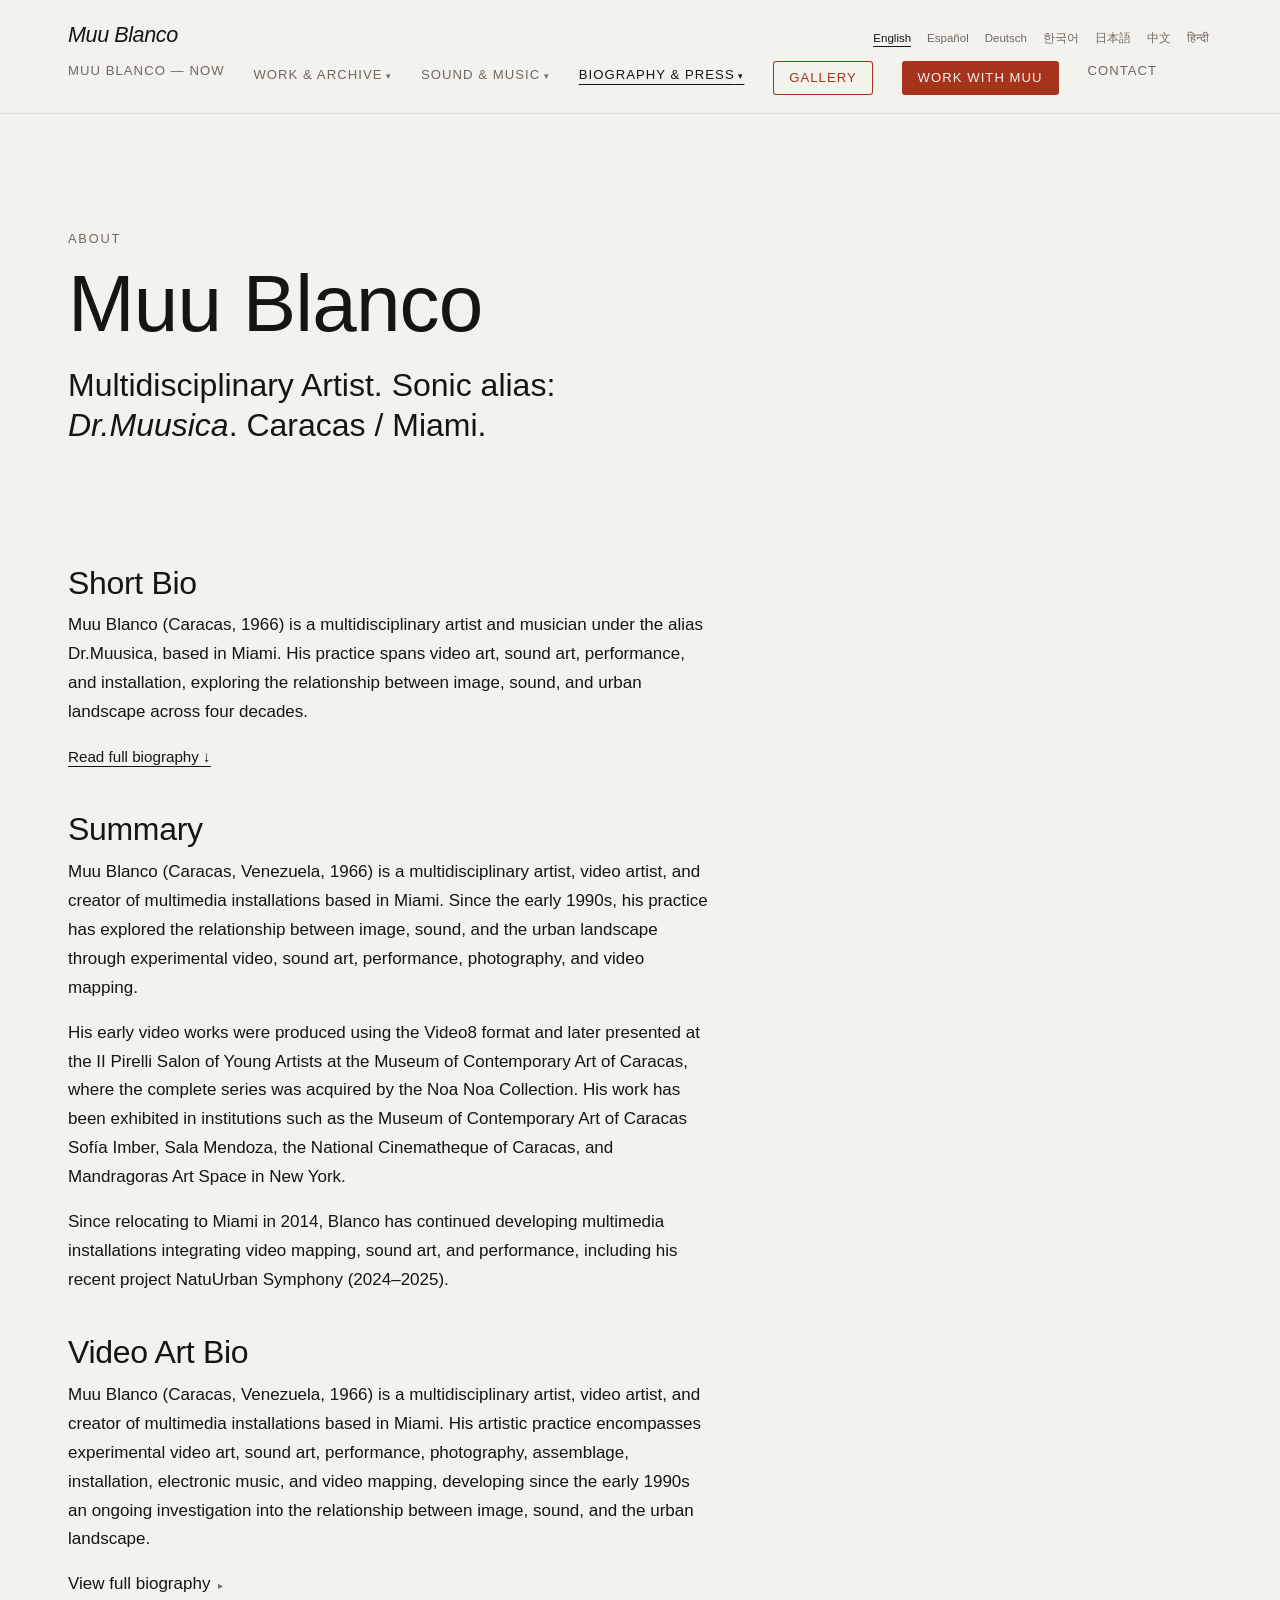
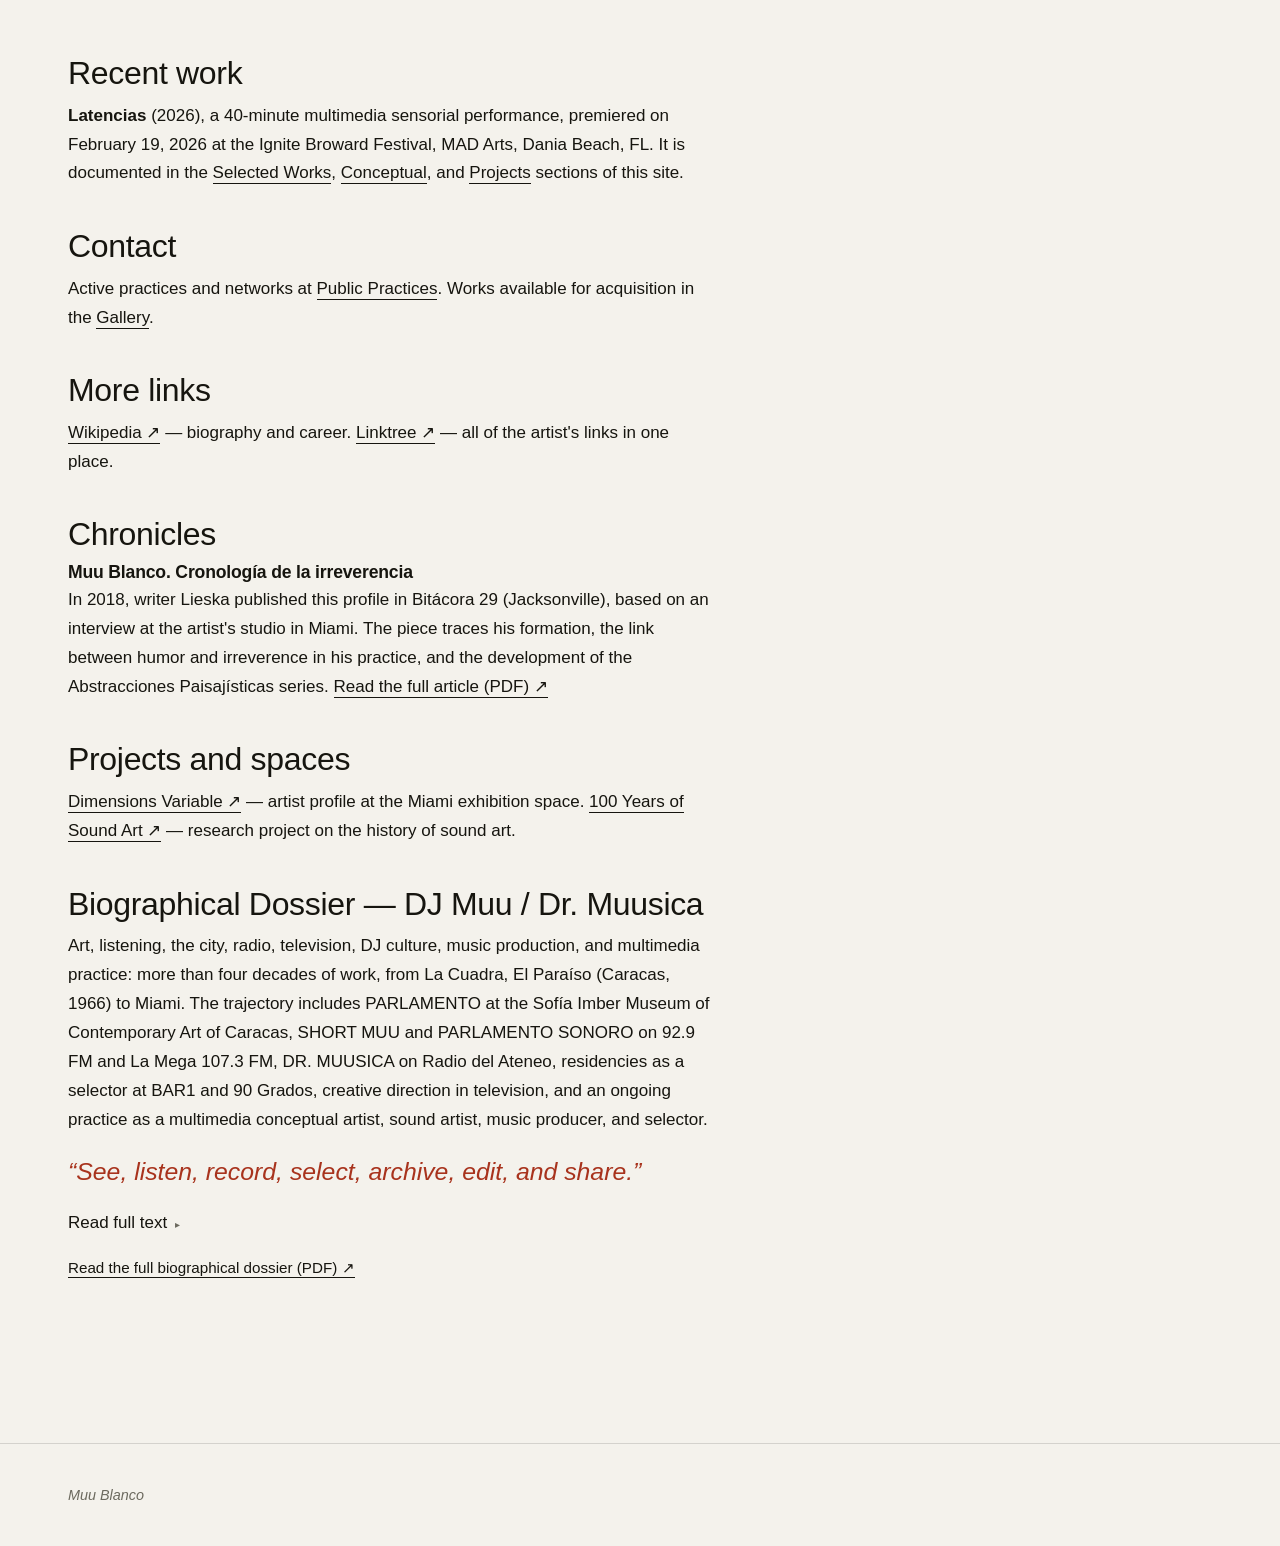
==== commit 01a1571d: "UX: agrupar menú principal en submenús y agregar CTAs de alto contraste Reduce el menú de 12 ítems p" ====
--- a/about.html
+++ b/about.html
@@ -4,6 +4,7 @@
   <meta charset="UTF-8" />
   <meta name="viewport" content="width=device-width, initial-scale=1.0" />
   <title>About — Muu Blanco</title>
+<link rel="canonical" href="https://muublanco.com/about.html" />
   <meta name="description" content="Muu Blanco (Dr.Muusica) — Artista Multidisciplinario. Caracas / Miami." />
   <link rel="stylesheet" href="css/styles.css" />
 </head>
@@ -14,20 +15,35 @@
       <div class="lang-switch" id="langSwitch"></div>
       <button class="nav-toggle" id="navToggle" aria-label="Menu" aria-expanded="false" data-i18n="common.menu">Menu</button>
       <nav class="site-nav" id="siteNav">
-        <a href="index.html#ahora" data-i18n="common.nav.ahora">Muu Blanco — Ahora</a>
-        <a href="conceptual.html" data-i18n="common.nav.conceptual">Conceptual</a>
-        <a href="proyectos.html" data-i18n="common.nav.proyectos">Proyectos</a>
+<a href="index.html#ahora" data-i18n="common.nav.ahora">Muu Blanco — Ahora</a>
+<div class="nav-group">
+<button type="button" class="nav-group__trigger" aria-expanded="false" data-i18n="common.nav.group.obra">Obra &amp; Archivo</button>
+<div class="nav-group__menu">
+<a href="conceptual.html" data-i18n="common.nav.conceptual">Conceptual</a>
+<a href="proyectos.html" data-i18n="common.nav.proyectos">Proyectos</a>
 <a href="selected-works.html" data-i18n="common.nav.selectedworks">Selected Works</a>
-        <a href="practicas-publicas.html" data-i18n="common.nav.practicas">Prácticas Públicas</a>
-        <a href="dr-musica.html" data-i18n="common.nav.drmusica">DR.MUU RECORDS</a>
-        <a href="prensa.html" data-i18n="common.nav.prensa">Prensa</a>
-        <a href="exposiciones.html" data-i18n="common.nav.exposiciones">Catálogos Exposiciones</a>
-        <a href="cv.html" data-i18n="common.nav.cv">CV</a>
-        <a href="store.html" data-i18n="common.nav.galeria">Galería</a>
-        <a href="about.html" aria-current="page" data-i18n="common.nav.about">About</a>
-<a href="work-with-muu.html" data-i18n="common.nav.workwithmuu">Work With Muu</a>
-        <a href="contacto.html" data-i18n="common.nav.contacto">Contacto</a>
-      </nav>
+<a href="exposiciones.html" data-i18n="common.nav.exposiciones">Catálogos Exposiciones</a>
+</div>
+</div>
+<div class="nav-group">
+<button type="button" class="nav-group__trigger" aria-expanded="false" data-i18n="common.nav.group.musica">Música &amp; Sonido</button>
+<div class="nav-group__menu">
+<a href="dr-musica.html" data-i18n="common.nav.drmusica">DR.MUU RECORDS</a>
+<a href="practicas-publicas.html" data-i18n="common.nav.practicas">Prácticas Públicas</a>
+</div>
+</div>
+<div class="nav-group">
+<button type="button" class="nav-group__trigger is-active" aria-expanded="false" data-i18n="common.nav.group.bio">Biografía &amp; Prensa</button>
+<div class="nav-group__menu">
+<a href="about.html" aria-current="page" data-i18n="common.nav.about">About</a>
+<a href="cv.html" data-i18n="common.nav.cv">CV</a>
+<a href="prensa.html" data-i18n="common.nav.prensa">Prensa</a>
+</div>
+</div>
+<a href="store.html" class="nav-cta nav-cta--outline" data-i18n="common.nav.galeria">Galería</a>
+<a href="work-with-muu.html" class="nav-cta" data-i18n="common.nav.workwithmuu">Work With Muu</a>
+<a href="contacto.html" data-i18n="common.nav.contacto">Contacto</a>
+</nav>
     </div>
   </header>
 
@@ -111,235 +127,188 @@
         <p id="dossierbio-full-toggle" class="video-toggle" data-i18n="about.dossierbio.readmore">Leer texto completo</p>
         <div class="video-toggle-content">
 
-        <p><strong>1966: La Cuadra, El Paraíso</strong></p>
-        <p>La historia de José Antonio Blanco Ángulo —Muu Blanco, DJ Muu, Dr. Muusica— comienza en Caracas en 1966, en un entorno familiar donde las artes plásticas, la arquitectura, la literatura, la poesía, la música, el cine y la tecnología formaban parte de la vida cotidiana.</p>
-        <p>El territorio de origen tenía un nombre afectivo: La Cuadra, como llamaban a la calle Este, junto al entonces Estadio Nacional El Paraíso, posteriormente conocido como Estadio Brígido Iriarte, en El Paraíso, Distrito Capital, Caracas, Venezuela.</p>
-        <p>La Cuadra fue el primer territorio de observación, convivencia, amistad, calle, música, dibujo y memoria desde el cual Muu comenzó a construir su relación con Caracas.</p>
-
-        <p><strong>Una genealogía familiar atravesada por el arte</strong></p>
-        <p>Por línea materna, Muu es bisnieto del poeta zuliano Udón Pérez (Abdón Antero Pérez Machado), autor de la letra del Himno del Estado Zulia, seleccionada en concurso y oficializada en 1909. Esta presencia literaria y poética forma parte de una genealogía cultural que antecede varias generaciones a su propia práctica artística.</p>
-        <p>También por línea materna, Muu era nieto de Antonio Ángulo Luzardo, figura vinculada tempranamente con la abstracción venezolana. Por línea paterna, su abuelo Antonio Blanco Peñalver estuvo asociado a la tecnología doméstica: fue creador de Blanpeco, tienda de electrodomésticos y representante de General Electric durante los años cincuenta, con establecimientos en el centro de Caracas y la avenida San Martín.</p>
-        <p>Su padre, Tony Blanco, fue arquitecto y paisajista. Su madre, Milagros Ángulo de Blanco, desarrolló su vida profesional entre el Derecho y la Psicología. Ambos eran amantes de las artes plásticas, la poesía, el ballet, la música y el cine.</p>
-        <p>En ese ambiente, Muu comenzó a dibujar, pintar, observar imágenes y escuchar discos. Papel, pintura, arquitectura, libros, fotografías, películas y música formaron desde temprano un mismo campo de experiencia.</p>
-
-        <p><strong>Los años setenta: la casa como fonoteca y taller visual</strong></p>
-        <p>En casa de sus padres, escuchar música era un ritual diario. La colección familiar reunía música clásica, ópera, bandas sonoras cinematográficas, Jackson 5, Julio Iglesias, bossa nova, flamenco y una amplia diversidad de música venezolana, incluidos Serenata Guayanesa, repertorios infantiles y posteriormente Grupo Madera.</p>
-
-        <p><strong>El tío Pradelio y la música joven</strong></p>
-        <p>Durante las Navidades en casa de su abuelo aparecía otra colección musical. Su tío materno Pradelio poseía discos asociados a una generación más joven, entre ellos “Eva María se fue”, de La V Dimensión.</p>
-        <p>Aquellas visitas le mostraron que cada persona poseía una colección distinta y que cada archivo musical podía contar otra historia.</p>
-
-        <p><strong>Llovisna: salsa, calipso y cultura musical callejera</strong></p>
-        <p>En la esquina de La Cuadra vivía uno de sus mejores amigos de infancia, conocido como Llovisna. Su familia provenía de Chapellín, en La Florida, y vivía en una enorme casa multifamiliar organizada alrededor de un patio central con una gran mata de mangos.</p>
-        <p>Allí sonaban salsa, calipso y otros ritmos tropicales. La música tenía una función social directa: había que bailar. Muu aprendió salsa porque bailar formaba parte de la vida comunitaria y de la relación con las muchachas del vecindario.</p>
-        <p>Antes del rock británico, el post-punk y la electrónica estuvo la salsa de la esquina, una influencia que permanecería en su trabajo posterior como selector y productor.</p>
-
-        <p><strong>José Bousquet, “Diablo Rojo”: el laboratorio de grabación</strong></p>
-        <p>Su tío político José Bousquet, conocido como Diablo Rojo, poseía un extraordinario sistema de sonido doméstico y una grabadora reel-to-reel.</p>
-        <p>Muu comenzó a realizar largas grabaciones con discos viejos de su casa y vinilos de la colección de su tío. Las selecciones incluían música venezolana pop, dance, soft rock, repertorios antiguos y música internacional. Después reorganizaba aquellas grabaciones en cassette.</p>
-        <p>Sin saberlo, practicaba operaciones que serían centrales en su trabajo: registrar, seleccionar, editar y secuenciar.</p>
-
-        <p><strong>Cassette, boombox y Enrique Montezuma</strong></p>
-        <p>Los cassettes comenzaron a circular fuera de la casa. El boombox convertía cualquier espacio en un lugar de escucha, especialmente durante los recorridos nocturnos en las vans de su amigo Enrique Montezuma.</p>
-        <p>Las compilaciones de Muu acompañaban aquellos trayectos y encuentros. Antes del museo, el club y la radio, ya existía una práctica de circulación musical basada en descubrir, seleccionar, grabar, transportar y compartir.</p>
-
-        <p><strong>Principios de los años ochenta: Raulito y el cuarto a oscuras</strong></p>
-        <p>Antes de Vista Alegre hubo una amistad musical fundamental: Raulito —Raúl Blanco—.</p>
-        <p>Muu y Raúl se encerraban en su habitación, apagaban las luces, subían el volumen y escuchaban. Allí Muu oyó por primera vez Pink Floyd a gran volumen y completamente a oscuras. También descubrió el concierto de U2 en Red Rocks, “Roxanne” de The Police, la versión de DEVO de “(I Can’t Get No) Satisfaction” y otras piezas que ampliaron su horizonte musical.</p>
-        <p>El cuarto de Raulito fue su primera experiencia de escucha inmersiva y profunda.</p>
-
-        <p><strong>De Raulito a Vista Alegre</strong></p>
-        <p>Raúl Blanco presentó a Muu a sus amigos de la Calle 3 de Vista Alegre, entre ellos los hermanos Chacín, Caplis y Chui. Raúl era además primo mayor de Horacio Blanco, quien después se incorporaría a aquel entorno.</p>
-        <p>De ese núcleo surgiría posteriormente Desorden Público. Antes de la banda existió una comunidad de amigos dedicada a intercambiar música, imágenes y referencias culturales.</p>
-
-        <p><strong>1984: escuchar colectivamente</strong></p>
-        <p>A partir de 1984, las reuniones se hicieron frecuentes. Vinilos, Betamax, VHS, videos musicales, conciertos, portadas, ropa, nuevas bandas y escenas internacionales formaban parte de una práctica colectiva de conocimiento.</p>
-        <p>Durante esos años, Muu continuó pintando y dibujando, mientras ampliaba su relación con las artes visuales. La música y la imagen se desarrollaban dentro de una misma sensibilidad.</p>
-
-        <p><strong>1986: el comienzo de una trayectoria pública en el arte</strong></p>
-        <p>Desde 1986, Muu comenzó a participar activamente en el circuito artístico caraqueño mediante exposiciones, salones, acciones y experiencias vinculadas a la nueva escena contemporánea.</p>
-        <p>Ese mismo año realizó CALVO, durante uno de los primeros conciertos importantes de Desorden Público en el Estudio Mata de Coco. Cuando llegó el momento de interpretar la canción, Muu entró con una silla y se sentó en medio del escenario. Tras una introducción musical, Caplis se acercó y lo observó; Danel Sarmiento comenzó a cantar y Horacio Blanco procedió a cortarle el cabello.</p>
-        <p>La canción se convirtió en la estructura temporal de una acción corporal. La música comenzaba a funcionar explícitamente como material artístico.</p>
-
-        <p><strong>1987: Vertoche y la cultura underground</strong></p>
-        <p>En 1987, Muu comenzó a asistir a las fiestas de Vertoche, melómano, DJ underground y creador de la marca independiente 2 Extremo.</p>
-        <p>Vertoche le mostró la construcción de una escena donde convergían música, moda, diseño, identidad, fiesta y actitud. La amistad musical entre ambos se mantuvo hasta finales de los años noventa.</p>
-        <p>Años después, Vertoche sería manager de El 5 Combo, conectándose con músicos cercanos a Muu como Pablo Estacio y Carlos Izzak, y con el entorno de La Muy Bestia Pop, Chofa Loero y Eduard Marshall.</p>
-
-        <p><strong>Finales de los ochenta: Jhonny Ferreira / The Shaman One</strong></p>
-        <p>Otra influencia decisiva fue Jhonny Ferreira —The Shaman One—. Gracias a él, Muu descubrió músicas electrónicas cuya existencia prácticamente desconocía. Comenzó a seguirlo por distintos locales de Caracas, escuchando, observando, preguntando y buscando los discos.</p>
-        <p>Ferreira fue primero una referencia, luego un amigo y finalmente un colega.</p>
-
-        <p><strong>L’Antro: primera larga sesión pública</strong></p>
-        <p>A finales de los años ochenta, Muu tuvo su primera experiencia extensa poniendo música públicamente, en L’Antro, en el Centro Comercial Los Chaguaramos.</p>
-        <p>Era el último viernes de funcionamiento del local. Jhonny Ferreira ya no tocaría esa semana, pero en el DiscPlay permanecía buena parte de la música que había comprado y seleccionado. Muu ocupó la cabina durante aproximadamente cinco horas, leyendo aquella colección, relacionando discos, construyendo una secuencia y sosteniendo la energía de la noche.</p>
-        <p>L’Antro marcó la transición entre el melómano y el DJ.</p>
-
-        <p><strong>Primeros años noventa: Caracas como red analógica</strong></p>
-        <p>Durante los primeros años noventa, con la expansión del CD, Muu recorría constantemente Caracas en metro y autobús, llevando música, tarjetas telefónicas y contactos.</p>
-        <p>Una llamada podía terminar en casa de un amigo: se escuchaba música, se cocinaba, se intercambiaban discos y se conversaba durante horas. La ciudad funcionaba como una red analógica de circulación cultural.</p>
-        <p>Al mismo tiempo, Muu continuaba participando en el circuito de arte contemporáneo caraqueño, entre galerías, salones, museos, artistas, curadores, músicos y diseñadores.</p>
-
-        <p><strong>La Muy Bestia Pop: el ruido como materia</strong></p>
-        <p>Dentro de ese período, Muu mantuvo una relación cercana con La Muy Bestia Pop. En una de sus acciones vinculadas al circuito Nuevas Bandas participó generando sonido mediante un esmeril.</p>
-        <p>Una herramienta industrial se convirtió en instrumento y la fricción entró en la música. Esta experiencia anticipó su posterior interés por el arte sonoro, el paisaje sonoro y la grabación de campo.</p>
-
-        <p><strong>92.9 FM antes de la radio</strong></p>
-        <p>Antes de tener un programa en 92.9 FM, Muu ya mantenía una relación con la emisora desde las artes visuales. Junto a Bubu Álvarez, realizó un mural de gran formato que ocupaba paredes y pisos del estacionamiento de la estación.</p>
-        <p>La emisora sería posteriormente un vínculo importante para PARLAMENTO y SHORT MUU.</p>
-
-        <p><strong>1995: Leftfield y “Afro-Left”</strong></p>
-        <p>En 1995, mientras acompañaba a sus amigos de Desorden Público a las oficinas de Sony Music en Caracas, donde se reunirían por el arte del segundo disco de la banda, En Descomposición, Muu encontró un CD promocional prácticamente tirado cerca del piso.</p>
-        <p>La portada blanca, con letras negras, decía: <em>OPEN UP feat. JOHNNY ROTTEN — LEFTFIELD</em>. En la portada aparecía también, en menor tamaño: <em>AFRO-LEFT</em>.</p>
-        <p>Cuando escucharon el CD en los Discman, alguien comentó: “Eso es una changa.” Muu respondió: “Dámelo. Yo me lo quedo.”</p>
-        <p>La canción se convertiría en un punto de conexión entre su actividad artística, la cultura de club y la radio.</p>
-
-        <p><strong>1995: PARLAMENTO — segunda postulación al Salón Pirelli</strong></p>
-        <p>Ese mismo año, Muu presentó por segunda vez una propuesta al Salón Pirelli de Jóvenes Artistas. La primera aplicación no había sido aceptada. La nueva propuesta se titulaba PARLAMENTO y fue seleccionada para el II Salón Pirelli de Jóvenes Artistas del Museo de Arte Contemporáneo de Caracas Sofía Imber.</p>
-        <p>La instalación tenía como centro la escucha, la conversación, la tecnología y la presencia humana. Convertía en obra una práctica que Muu había desarrollado desde niño: reunir personas alrededor de la música.</p>
-
-        <p><strong>La Sala Duchamp</strong></p>
-        <p>PARLAMENTO fue instalada en la Sala Duchamp, cuya gruesa puerta de madera tenía un vidrio central y una cerradura. Muu conservaba la llave y abría y cerraba la instalación.</p>
-        <p>Antes del horario de apertura, el visitante podía observar el espacio a través del vidrio. Sobre este había un sticker con el horario de funcionamiento y el logotipo de PARLAMENTO, creado por Joaquín Urbina.</p>
-        <p>La instalación funcionaba como una pequeña institución autónoma, con nombre, logo, horario, llave, programación, equipos, archivo e invitados.</p>
-
-        <p><strong>Jesús Fuenmayor y La Nacional</strong></p>
-        <p>El proyecto contó con la asesoría del curador Jesús Fuenmayor. Su identidad gráfica fue desarrollada junto a Joaquín Urbina, desde La Nacional, en Los Palos Grandes, entorno en el que también estaban Mirian Troconis, Iván Castillo y Ernesto Rangel.</p>
-
-        <p><strong>New York People dentro del museo</strong></p>
-        <p>Durante aproximadamente el primer mes, PARLAMENTO contó con un display profesional de DJ perteneciente a la miniteca New York People, cortesía de 92.9 FM. Incluía dos Technics SL-1200 MKII, mixer Rane y grabador de cassette Pioneer.</p>
-        <p>Una cabina vinculada a la vida nocturna caraqueña entraba así físicamente en el museo.</p>
-
-        <p><strong>PARLAMENTO como obra viva</strong></p>
-        <p>La instalación funcionaba de martes a domingo, aproximadamente entre la 1:00 p. m. y las 4:30 p. m. En la pared había un cronograma de invitados, entre ellos Alejandro Rebolledo, Andrés Duque, Reinaldo Morales, Ivoly Noguera, Manuel Lebón y José Antonio Hernández-Díez.</p>
-        <p>No eran necesariamente DJs, sino artistas y melómanos que llevaban música, conversaban con Muu y escuchaban junto al público.</p>
-        <p>Los encuentros se registraban en cassette y parte de las situaciones se documentaba con una cámara Video8. La instalación producía experiencia, archivo sonoro y audiovisual, y memoria.</p>
-
-        <p><strong>Del museo al club</strong></p>
-        <p>Después de la exposición, Iván Gabaldón presentó a Muu a Krikor Gazarian, quien buscaba para un nuevo local una propuesta distinta de la del DJ convencional: un selector melómano.</p>
-        <p>Muu llegó con aproximadamente diez CDs y realizó una prueba de treinta minutos con Acid Jazz, Breakbeat, New Wave, Reggae, Drum &amp; Bass y, en algún momento, Afro-Left.</p>
-        <p>Dos semanas después comenzó a trabajar como residente en BAR1, en La Castellana.</p>
-
-        <p><strong>BAR1 y 90 Grados</strong></p>
-        <p>En BAR1, Afro-Left se convirtió en una pieza emblemática. Los bartenders iniciaban sus shows de fuego cuando sonaba y le pedían repetir “la changa africana”. Muu podía ponerla tres o cuatro veces durante una misma noche.</p>
-        <p>Después llegó 90 Grados, en el CCCT, etapa que recuerda como su verdadera universidad musical. Trabajaba de miércoles a sábado, de 8:00 p. m. a 3:00 a. m.</p>
-        <p>Los CD players no tenían pitch, por lo que debía encontrar otras maneras de relacionar las canciones. Durante miles de horas de cabina desarrolló una práctica basada en mezclar músicas aparentemente incompatibles.</p>
-
-        <p><strong>La puerta de la radio</strong></p>
-        <p>Una noche en 90 Grados, mientras sonaba Afro-Left, un hombre insistía desde afuera de la cabina. Muu mostró poco interés hasta que el visitante enseñó una tarjeta: Guillermo Zambrano, Director Ejecutivo, 92.9 FM.</p>
-        <p>Zambrano preguntó quién era el artista de la canción. Muu le mostró el CD promocional de Sony Music. Zambrano le ofreció un programa de radio: “Chamo, si me pasas esa canción, te doy un programa de radio. Siempre vengo aquí y tú pones música buenísima que nadie pone en Caracas.”</p>
-        <p>Muu guardó la tarjeta y llamó tres días después.</p>
-
-        <p><strong>1996–1997: SHORT MUU — 92.9 FM</strong></p>
-        <p>SHORT MUU — música pasteurizada y homogeneizada fue un micro radial de aproximadamente siete minutos, transmitido los sábados y domingos de manera rotativa por 92.9 FM.</p>
-        <p>Marcó el comienzo profesional de Muu en la radio venezolana. La oportunidad surgió directamente de su práctica como selector y de la circulación de un CD promocional que otros habían considerado irrelevante.</p>
-
-        <p><strong>1997–2000: PARLAMENTO SONORO — La Mega 107.3 FM</strong></p>
-        <p>En 1997, Muu desarrolló PARLAMENTO SONORO — DJ Muu en La Mega 107.3 FM, los viernes de 8:00 p. m. a 10:00 p. m., hasta el año 2000.</p>
-        <p>El programa trasladaba a la radio la lógica de la instalación: una plataforma de escucha, conversación y circulación musical.</p>
-        <p>Después, de 10:00 p. m. a medianoche, se transmitía el espacio de Jhonny Ferreira / The Shaman One. La programación cerraba el recorrido iniciado en los clubes: Muu, antes seguidor de Ferreira, compartía ahora con él la misma noche de radio nacional.</p>
-
-        <p><strong>1998: CÓDIGO DEMENTE — La Corte</strong></p>
-        <p>En 1998, DJ Muu aparece como productor asociado de Código Demente, de La Corte. Su actividad se expandía hacia el hip-hop venezolano y la producción directa.</p>
-        <p>Investigaciones posteriores sobre la historia del hip-hop venezolano lo reconocen como DJ, comunicador y observador de la escena, con referencias a La Corte, Vagos y Maleantes, la salsa, la lírica urbana y las fusiones.</p>
-
-        <p><strong>Rave y electrónica venezolana</strong></p>
-        <p>Durante esos años, Muu participó en clubes, fiestas, galpones y eventos vinculados con la electrónica venezolana. Una memoria posterior lo recuerda pinchando en uno de los raves realizados en un galpón de Guarenas.</p>
-        <p>Más adelante, el compositor Miguel Noya incluiría explícitamente a DJ Muu en su cronología académica de la electrónica venezolana.</p>
-
-        <p><strong>DJEY, HIT y El Nacional</strong></p>
-        <p>Con varios integrantes de aquella escena, Muu participó en un colectivo de DJs que circuló por locales y eventos de Caracas. De ese entorno surgió la producción de un CD de música electrónica para la marca HIT, distribuido dentro del fanzine DJEY, encartado en el diario El Nacional.</p>
-
-        <p><strong>SONOCLIPS — RCTV</strong></p>
-        <p>Muu participó en SONOCLIPS, programa musical de RCTV. La experiencia conectaba con las sesiones de Betamax y VHS de su adolescencia, pero ahora desde el interior de un medio capaz de llevar videoclips y nuevas músicas a una audiencia nacional.</p>
-
-        <p><strong>½ Hora Nacional</strong></p>
-        <p>Posteriormente participó en ½ Hora Nacional, espacio dedicado a la difusión de producción audiovisual y musical venezolana.</p>
-        <p>Desde allí presentó videos, bandas, electrónica, fusiones y música mestiza. El programa funcionó como instrumento de circulación cultural y como plataforma para hacer visible una escena.</p>
-
-        <p><strong>2003: Música y Arte, un Solo Concepto</strong></p>
-        <p>En 2003, desde 100.7 FM Radio del Ateneo de Caracas, Muu desarrolló Música y Arte, un Solo Concepto.</p>
-        <p>El programa sintetizaba una práctica en la que la radio podía funcionar como exposición, la selección como curaduría, la conversación como acción y la grabación como archivo.</p>
-
-        <p><strong>2003–2008: DR. MUUSICA — Radio del Ateneo</strong></p>
-        <p>A partir de 2003, Muu consolidó DR. MUUSICA en 100.7 FM Radio del Ateneo de Caracas. El nombre reunía al melómano, selector, coleccionista, DJ, productor, artista, comunicador e investigador. No era un personaje separado de Muu Blanco, sino otra forma de presentar una misma práctica.</p>
-
-        <p><strong>Puma TV, Canal i y la dirección creativa</strong></p>
-        <p>Después de su etapa inicial en radio y televisión musical, la historia de ½ Hora Nacional se conectó con la transición de Puma TV hacia lo que posteriormente se convertiría en Canal i.</p>
-        <p>La transición institucional ocurrió entre 2004 y 2005. Durante ese período, Muu Blanco asumió durante algunos meses responsabilidades mayores dentro de la estructura del canal y llegó a desempeñarse como director creativo. El cargo reunía experiencias acumuladas en imagen, música, video, diseño, programación, identidad visual y producción cultural.</p>
-
-        <p><strong>2005: renuncia durante la transición televisiva</strong></p>
-        <p>En 2005, mientras se consolidaba la transformación de Puma TV en el nuevo proyecto televisivo que posteriormente sería identificado como Canal i, Muu percibió que la orientación editorial, musical y cultural se alejaba del espíritu que había defendido.</p>
-        <p>Frente a esa transformación institucional y creativa, decidió renunciar. La salida marcó el final de su etapa televisiva dentro de aquella estructura y reafirmó su necesidad de preservar autonomía conceptual cuando el medio dejaba de coincidir con su investigación y su ética cultural.</p>
-
-        <p><strong>2007–2008: Venezuela Electrónica</strong></p>
-        <p>Entre 2007 y 2008, la participación de Muu en la producción electrónica nacional continuó mediante proyectos como Venezuela Electrónica.</p>
-        <p>En Venezuela Electrónica Vol. 3 aparece “Alba”, de Manuel Rangel y Muu Blanco, dentro de la línea Mestizo. La denominación describe una escucha formada por música clásica, salsa, rock, calipso, música venezolana, electrónica, hip-hop y ruido.</p>
-
-        <p><strong>2009: Por el Medio de la Calle</strong></p>
-        <p>En 2009, DJ Muu participó en Por el Medio de la Calle, encuentro caraqueño donde convergían artes visuales, música, performance, diseño e intervención urbana.</p>
-
-        <p><strong>Del DJ al artista sonoro</strong></p>
-        <p>A lo largo de toda esta trayectoria, Muu continuó desarrollando su práctica dentro de las artes visuales mediante exposiciones, salones, acciones, fotografía, video, instalación y performance.</p>
-        <p>La experiencia acumulada en clubes, radio, televisión y producción musical condujo progresivamente hacia una investigación del sonido como materia artística: grabación de campo, paisaje sonoro, sampling, archivo, composición electrónica, instalación multimedia, objetos, video, performance y sonido ambiental.</p>
-        <p>Las primeras grabaciones en reel-to-reel y cassette ya contenían, de forma intuitiva, operaciones que luego reaparecerían en el arte sonoro: registrar, seleccionar, editar, secuenciar y compartir.</p>
-
-        <p><strong>NatuUrban: una genealogía que continúa</strong></p>
-        <p>Décadas después, proyectos como NatuUrban: Una Sinfonía SubTropical de Miami integran paisajes sonoros, grabación de campo, composición, plantas vivas y espacio expositivo.</p>
-        <p>Si PARLAMENTO introdujo la escucha colectiva en el museo, NatuUrban amplía esa investigación hacia la incorporación de un territorio sonoro completo dentro del espacio expositivo.</p>
-
-        <p><strong>DR. MUUSICA como selector</strong></p>
-        <p>La figura del Selector continúa activa mediante vinilos históricos y repertorios que incluyen Afro Latin Culture Flavor, jazz latino, post-punk, New Wave, dub, funk, afrobeat, Mutant Disco, trip-hop, NY Freestyle, reggae, ska y Acid Jazz.</p>
-        <p>Cada sesión funciona como un montaje temporal construido mediante discos.</p>
-
-        <p><strong>El vinilo como archivo</strong></p>
-        <p>Para Muu, el vinilo contiene sonido, diseño, tecnología, contexto histórico, producción, memoria e información cultural.</p>
-        <p>La colección funciona como archivo y el set como activación pública de ese archivo.</p>
-
-        <p><strong>Afro-Left, treinta años después</strong></p>
-        <p>Treinta años después del encuentro en Sony Music, Afro-Left volvió a manos de Muu en formato vinilo.</p>
-        <p>La canción dejó de ser solamente un track para convertirse en un documento biográfico: un CD promocional casi descartado había conectado Sony Music, Desorden Público, PARLAMENTO, BAR1, 90 Grados y 92.9 FM.</p>
-
-        <p><strong>Más de cuatro décadas de práctica profesional</strong></p>
-        <p>La trayectoria de Muu Blanco atraviesa más de cuatro décadas de actividad entre medios de comunicación y artes multimedia: artista conceptual multimedia, artista sonoro, productor musical, selector, coleccionista de vinilos, DJ, comunicador radial y televisivo, director creativo, performer, videoartista, fotógrafo, creador de instalaciones, investigador de paisaje sonoro, beatmaker y archivista.</p>
-        <p>Estas actividades forman parte de una misma investigación sobre la escucha, la imagen, la memoria, la tecnología y el espacio.</p>
-
-        <p><strong>Cronología de formatos</strong></p>
-        <p>La trayectoria puede leerse a través de una sucesión de medios: vinilo familiar → reel-to-reel → cassette → boombox → Betamax/VHS → CD promocional → cabina de club → Technics SL-1200 MKII → Video8 → instalación → radio FM → televisión → dirección creativa audiovisual → producción electrónica → archivo digital → grabación de campo → paisaje sonoro → instalación multimedia.</p>
-        <p>Cada formato amplió la escala de circulación y transformó las posibilidades de la práctica.</p>
-
-        <p><strong>Cronología esencial</strong></p>
-        <p><strong>1966</strong> — Nacimiento en La Cuadra, El Paraíso, Caracas.</p>
-        <p><strong>Años setenta</strong> — Música familiar, dibujo, pintura, vinilos del tío Pradelio y primeras experiencias de escucha callejera con Llovisna.</p>
-        <p><strong>Finales de los setenta y comienzos de los ochenta</strong> — José Bousquet “Diablo Rojo”: reel-to-reel, compilaciones y primeros cassettes.</p>
-        <p><strong>Comienzos de los ochenta</strong> — Boombox, vans de Enrique Montezuma y escucha inmersiva con Raulito.</p>
-        <p><strong>Después de Raulito</strong> — Vista Alegre y círculo del que surgiría Desorden Público.</p>
-        <p><strong>1984</strong> — Reuniones sistemáticas de escucha colectiva.</p>
-        <p><strong>1986</strong> — Inicio de participación sostenida en exposiciones, salones y acciones artísticas. Realización de CALVO.</p>
-        <p><strong>1987</strong> — Vertoche y 2 Extremo.</p>
-        <p><strong>Finales de los ochenta</strong> — Jhonny Ferreira y primera larga sesión pública en L’Antro.</p>
-        <p><strong>Primeros años noventa</strong> — Caracas como red musical analógica y relación con La Muy Bestia Pop.</p>
-        <p><strong>Antes de 1995</strong> — Mural con Bubu Álvarez en 92.9 FM.</p>
-        <p><strong>1995</strong> — Descubrimiento del CD promocional de Leftfield con Afro-Left. Segunda aplicación al Salón Pirelli: PARLAMENTO es aceptada. PARLAMENTO — Sala Duchamp, con asesoría de Jesús Fuenmayor, identidad gráfica de Joaquín Urbina y equipos de New York People facilitados por 92.9 FM. Registro de encuentros en cassette y Video8.</p>
-        <p><strong>Después de PARLAMENTO</strong> — Iván Gabaldón presenta a Muu con Krikor Gazarian. Residencia en BAR1.</p>
-        <p><strong>1995–1996 aproximadamente</strong> — Residencia en 90 Grados, CCCT.</p>
-        <p><strong>1996–1997</strong> — SHORT MUU — 92.9 FM.</p>
-        <p><strong>1997–2000</strong> — PARLAMENTO SONORO — La Mega 107.3 FM. Jhonny Ferreira / The Shaman One, de 10:00 p. m. a medianoche.</p>
-        <p><strong>1998</strong> — Código Demente / La Corte. Colectivos DJ, rave, DJEY, HIT y El Nacional. Participación en televisión musical: SONOCLIPS / RCTV y ½ Hora Nacional, difusión de música y producción audiovisual venezolana.</p>
-        <p><strong>2003–2008</strong> — Música y Arte, un Solo Concepto, y DR. MUUSICA, en Radio del Ateneo.</p>
-        <p><strong>Finales de los noventa a 2004–2005</strong> — Transición institucional de Puma TV hacia el proyecto que posteriormente se convertiría en Canal i. Muu asume durante algunos meses la dirección creativa.</p>
-        <p><strong>2005</strong> — Renuncia durante la transición, al considerar incompatible la nueva orientación editorial y cultural con la línea que había defendido.</p>
-        <p><strong>2007–2008</strong> — Venezuela Electrónica.</p>
-        <p><strong>2009</strong> — Por el Medio de la Calle.</p>
-        <p><strong>Etapa posterior</strong> — Producción musical, arte sonoro, beatmaking, archivo, paisaje sonoro e instalación multimedia.</p>
-
-        <p><strong>Epílogo — De La Cuadra al sonido como obra</strong></p>
-        <p>La trayectoria de Muu Blanco comienza con los dibujos, los discos de la casa, el tío Pradelio, Llovisna, Diablo Rojo, los cassettes, Enrique Montezuma, Raulito, Vista Alegre y las primeras comunidades de escucha.</p>
-        <p>Continúa con Desorden Público, CALVO, Vertoche, Jhonny Ferreira, L’Antro, La Muy Bestia Pop, PARLAMENTO, BAR1, 90 Grados, la radio, la televisión, la dirección creativa, la producción electrónica y el paisaje sonoro.</p>
-        <p>El niño que dibujaba y escuchaba discos se convirtió en artista. El adolescente que grababa reels y cassettes se convirtió en selector. El melómano llegó a la cabina, el DJ entró al museo y la instalación se expandió hacia la radio, la televisión y la producción multimedia.</p>
-        <p>Más de cuatro décadas después, Muu Blanco continúa desarrollando una práctica como artista conceptual multimedia, artista sonoro, productor musical y selector. Su trabajo no puede entenderse como la suma de carreras separadas, sino como una investigación continua sobre cómo ver, escuchar, registrar, seleccionar, archivar, editar y compartir.</p>
-        <p>La tecnología cambia, los formatos desaparecen, los clubes cierran, las estaciones de radio y los canales de televisión se transforman, y los archivos envejecen. Sin embargo, permanece una pregunta: ¿qué merece ser visto, escuchado, recordado y vuelto a poner en circulación?</p>
-        <p class="prose-close">Muu Blanco / DJ Muu / Dr. Muusica — Dossier biográfico.</p>
+        <p data-i18n="about.dossierbio.full.p1"><strong>1966: La Cuadra, El Paraíso</strong></p>
+        <p data-i18n="about.dossierbio.full.p2">La historia de José Antonio Blanco Ángulo —Muu Blanco, DJ Muu, Dr. Muusica— comienza en Caracas en 1966, en un entorno familiar donde las artes plásticas, la arquitectura, la literatura, la poesía, la música, el cine y la tecnología formaban parte de la vida cotidiana.</p>
+        <p data-i18n="about.dossierbio.full.p3">El territorio de origen tenía un nombre afectivo: La Cuadra, como llamaban a la calle Este, junto al entonces Estadio Nacional El Paraíso, posteriormente conocido como Estadio Brígido Iriarte, en El Paraíso, Distrito Capital, Caracas, Venezuela.</p>
+        <p data-i18n="about.dossierbio.full.p4">La Cuadra fue el primer territorio de observación, convivencia, amistad, calle, música, dibujo y memoria desde el cual Muu comenzó a construir su relación con Caracas.</p>
+        <p data-i18n="about.dossierbio.full.p5"><strong>Una genealogía familiar atravesada por el arte</strong></p>
+        <p data-i18n="about.dossierbio.full.p6">Por línea materna, Muu es bisnieto del poeta zuliano Udón Pérez (Abdón Antero Pérez Machado), autor de la letra del Himno del Estado Zulia, seleccionada en concurso y oficializada en 1909. Esta presencia literaria y poética forma parte de una genealogía cultural que antecede varias generaciones a su propia práctica artística.</p>
+        <p data-i18n="about.dossierbio.full.p7">También por línea materna, Muu era nieto de Antonio Ángulo Luzardo, figura vinculada tempranamente con la abstracción venezolana. Por línea paterna, su abuelo Antonio Blanco Peñalver estuvo asociado a la tecnología doméstica: fue creador de Blanpeco, tienda de electrodomésticos y representante de General Electric durante los años cincuenta, con establecimientos en el centro de Caracas y la avenida San Martín.</p>
+        <p data-i18n="about.dossierbio.full.p8">Su padre, Tony Blanco, fue arquitecto y paisajista. Su madre, Milagros Ángulo de Blanco, desarrolló su vida profesional entre el Derecho y la Psicología. Ambos eran amantes de las artes plásticas, la poesía, el ballet, la música y el cine.</p>
+        <p data-i18n="about.dossierbio.full.p9">En ese ambiente, Muu comenzó a dibujar, pintar, observar imágenes y escuchar discos. Papel, pintura, arquitectura, libros, fotografías, películas y música formaron desde temprano un mismo campo de experiencia.</p>
+        <p data-i18n="about.dossierbio.full.p10"><strong>Los años setenta: la casa como fonoteca y taller visual</strong></p>
+        <p data-i18n="about.dossierbio.full.p11">En casa de sus padres, escuchar música era un ritual diario. La colección familiar reunía música clásica, ópera, bandas sonoras cinematográficas, Jackson 5, Julio Iglesias, bossa nova, flamenco y una amplia diversidad de música venezolana, incluidos Serenata Guayanesa, repertorios infantiles y posteriormente Grupo Madera.</p>
+        <p data-i18n="about.dossierbio.full.p12"><strong>El tío Pradelio y la música joven</strong></p>
+        <p data-i18n="about.dossierbio.full.p13">Durante las Navidades en casa de su abuelo aparecía otra colección musical. Su tío materno Pradelio poseía discos asociados a una generación más joven, entre ellos “Eva María se fue”, de La V Dimensión.</p>
+        <p data-i18n="about.dossierbio.full.p14">Aquellas visitas le mostraron que cada persona poseía una colección distinta y que cada archivo musical podía contar otra historia.</p>
+        <p data-i18n="about.dossierbio.full.p15"><strong>Llovisna: salsa, calipso y cultura musical callejera</strong></p>
+        <p data-i18n="about.dossierbio.full.p16">En la esquina de La Cuadra vivía uno de sus mejores amigos de infancia, conocido como Llovisna. Su familia provenía de Chapellín, en La Florida, y vivía en una enorme casa multifamiliar organizada alrededor de un patio central con una gran mata de mangos.</p>
+        <p data-i18n="about.dossierbio.full.p17">Allí sonaban salsa, calipso y otros ritmos tropicales. La música tenía una función social directa: había que bailar. Muu aprendió salsa porque bailar formaba parte de la vida comunitaria y de la relación con las muchachas del vecindario.</p>
+        <p data-i18n="about.dossierbio.full.p18">Antes del rock británico, el post-punk y la electrónica estuvo la salsa de la esquina, una influencia que permanecería en su trabajo posterior como selector y productor.</p>
+        <p data-i18n="about.dossierbio.full.p19"><strong>José Bousquet, “Diablo Rojo”: el laboratorio de grabación</strong></p>
+        <p data-i18n="about.dossierbio.full.p20">Su tío político José Bousquet, conocido como Diablo Rojo, poseía un extraordinario sistema de sonido doméstico y una grabadora reel-to-reel.</p>
+        <p data-i18n="about.dossierbio.full.p21">Muu comenzó a realizar largas grabaciones con discos viejos de su casa y vinilos de la colección de su tío. Las selecciones incluían música venezolana pop, dance, soft rock, repertorios antiguos y música internacional. Después reorganizaba aquellas grabaciones en cassette.</p>
+        <p data-i18n="about.dossierbio.full.p22">Sin saberlo, practicaba operaciones que serían centrales en su trabajo: registrar, seleccionar, editar y secuenciar.</p>
+        <p data-i18n="about.dossierbio.full.p23"><strong>Cassette, boombox y Enrique Montezuma</strong></p>
+        <p data-i18n="about.dossierbio.full.p24">Los cassettes comenzaron a circular fuera de la casa. El boombox convertía cualquier espacio en un lugar de escucha, especialmente durante los recorridos nocturnos en las vans de su amigo Enrique Montezuma.</p>
+        <p data-i18n="about.dossierbio.full.p25">Las compilaciones de Muu acompañaban aquellos trayectos y encuentros. Antes del museo, el club y la radio, ya existía una práctica de circulación musical basada en descubrir, seleccionar, grabar, transportar y compartir.</p>
+        <p data-i18n="about.dossierbio.full.p26"><strong>Principios de los años ochenta: Raulito y el cuarto a oscuras</strong></p>
+        <p data-i18n="about.dossierbio.full.p27">Antes de Vista Alegre hubo una amistad musical fundamental: Raulito —Raúl Blanco—.</p>
+        <p data-i18n="about.dossierbio.full.p28">Muu y Raúl se encerraban en su habitación, apagaban las luces, subían el volumen y escuchaban. Allí Muu oyó por primera vez Pink Floyd a gran volumen y completamente a oscuras. También descubrió el concierto de U2 en Red Rocks, “Roxanne” de The Police, la versión de DEVO de “(I Can’t Get No) Satisfaction” y otras piezas que ampliaron su horizonte musical.</p>
+        <p data-i18n="about.dossierbio.full.p29">El cuarto de Raulito fue su primera experiencia de escucha inmersiva y profunda.</p>
+        <p data-i18n="about.dossierbio.full.p30"><strong>De Raulito a Vista Alegre</strong></p>
+        <p data-i18n="about.dossierbio.full.p31">Raúl Blanco presentó a Muu a sus amigos de la Calle 3 de Vista Alegre, entre ellos los hermanos Chacín, Caplis y Chui. Raúl era además primo mayor de Horacio Blanco, quien después se incorporaría a aquel entorno.</p>
+        <p data-i18n="about.dossierbio.full.p32">De ese núcleo surgiría posteriormente Desorden Público. Antes de la banda existió una comunidad de amigos dedicada a intercambiar música, imágenes y referencias culturales.</p>
+        <p data-i18n="about.dossierbio.full.p33"><strong>1984: escuchar colectivamente</strong></p>
+        <p data-i18n="about.dossierbio.full.p34">A partir de 1984, las reuniones se hicieron frecuentes. Vinilos, Betamax, VHS, videos musicales, conciertos, portadas, ropa, nuevas bandas y escenas internacionales formaban parte de una práctica colectiva de conocimiento.</p>
+        <p data-i18n="about.dossierbio.full.p35">Durante esos años, Muu continuó pintando y dibujando, mientras ampliaba su relación con las artes visuales. La música y la imagen se desarrollaban dentro de una misma sensibilidad.</p>
+        <p data-i18n="about.dossierbio.full.p36"><strong>1986: el comienzo de una trayectoria pública en el arte</strong></p>
+        <p data-i18n="about.dossierbio.full.p37">Desde 1986, Muu comenzó a participar activamente en el circuito artístico caraqueño mediante exposiciones, salones, acciones y experiencias vinculadas a la nueva escena contemporánea.</p>
+        <p data-i18n="about.dossierbio.full.p38">Ese mismo año realizó CALVO, durante uno de los primeros conciertos importantes de Desorden Público en el Estudio Mata de Coco. Cuando llegó el momento de interpretar la canción, Muu entró con una silla y se sentó en medio del escenario. Tras una introducción musical, Caplis se acercó y lo observó; Danel Sarmiento comenzó a cantar y Horacio Blanco procedió a cortarle el cabello.</p>
+        <p data-i18n="about.dossierbio.full.p39">La canción se convirtió en la estructura temporal de una acción corporal. La música comenzaba a funcionar explícitamente como material artístico.</p>
+        <p data-i18n="about.dossierbio.full.p40"><strong>1987: Vertoche y la cultura underground</strong></p>
+        <p data-i18n="about.dossierbio.full.p41">En 1987, Muu comenzó a asistir a las fiestas de Vertoche, melómano, DJ underground y creador de la marca independiente 2 Extremo.</p>
+        <p data-i18n="about.dossierbio.full.p42">Vertoche le mostró la construcción de una escena donde convergían música, moda, diseño, identidad, fiesta y actitud. La amistad musical entre ambos se mantuvo hasta finales de los años noventa.</p>
+        <p data-i18n="about.dossierbio.full.p43">Años después, Vertoche sería manager de El 5 Combo, conectándose con músicos cercanos a Muu como Pablo Estacio y Carlos Izzak, y con el entorno de La Muy Bestia Pop, Chofa Loero y Eduard Marshall.</p>
+        <p data-i18n="about.dossierbio.full.p44"><strong>Finales de los ochenta: Jhonny Ferreira / The Shaman One</strong></p>
+        <p data-i18n="about.dossierbio.full.p45">Otra influencia decisiva fue Jhonny Ferreira —The Shaman One—. Gracias a él, Muu descubrió músicas electrónicas cuya existencia prácticamente desconocía. Comenzó a seguirlo por distintos locales de Caracas, escuchando, observando, preguntando y buscando los discos.</p>
+        <p data-i18n="about.dossierbio.full.p46">Ferreira fue primero una referencia, luego un amigo y finalmente un colega.</p>
+        <p data-i18n="about.dossierbio.full.p47"><strong>L’Antro: primera larga sesión pública</strong></p>
+        <p data-i18n="about.dossierbio.full.p48">A finales de los años ochenta, Muu tuvo su primera experiencia extensa poniendo música públicamente, en L’Antro, en el Centro Comercial Los Chaguaramos.</p>
+        <p data-i18n="about.dossierbio.full.p49">Era el último viernes de funcionamiento del local. Jhonny Ferreira ya no tocaría esa semana, pero en el DiscPlay permanecía buena parte de la música que había comprado y seleccionado. Muu ocupó la cabina durante aproximadamente cinco horas, leyendo aquella colección, relacionando discos, construyendo una secuencia y sosteniendo la energía de la noche.</p>
+        <p data-i18n="about.dossierbio.full.p50">L’Antro marcó la transición entre el melómano y el DJ.</p>
+        <p data-i18n="about.dossierbio.full.p51"><strong>Primeros años noventa: Caracas como red analógica</strong></p>
+        <p data-i18n="about.dossierbio.full.p52">Durante los primeros años noventa, con la expansión del CD, Muu recorría constantemente Caracas en metro y autobús, llevando música, tarjetas telefónicas y contactos.</p>
+        <p data-i18n="about.dossierbio.full.p53">Una llamada podía terminar en casa de un amigo: se escuchaba música, se cocinaba, se intercambiaban discos y se conversaba durante horas. La ciudad funcionaba como una red analógica de circulación cultural.</p>
+        <p data-i18n="about.dossierbio.full.p54">Al mismo tiempo, Muu continuaba participando en el circuito de arte contemporáneo caraqueño, entre galerías, salones, museos, artistas, curadores, músicos y diseñadores.</p>
+        <p data-i18n="about.dossierbio.full.p55"><strong>La Muy Bestia Pop: el ruido como materia</strong></p>
+        <p data-i18n="about.dossierbio.full.p56">Dentro de ese período, Muu mantuvo una relación cercana con La Muy Bestia Pop. En una de sus acciones vinculadas al circuito Nuevas Bandas participó generando sonido mediante un esmeril.</p>
+        <p data-i18n="about.dossierbio.full.p57">Una herramienta industrial se convirtió en instrumento y la fricción entró en la música. Esta experiencia anticipó su posterior interés por el arte sonoro, el paisaje sonoro y la grabación de campo.</p>
+        <p data-i18n="about.dossierbio.full.p58"><strong>92.9 FM antes de la radio</strong></p>
+        <p data-i18n="about.dossierbio.full.p59">Antes de tener un programa en 92.9 FM, Muu ya mantenía una relación con la emisora desde las artes visuales. Junto a Bubu Álvarez, realizó un mural de gran formato que ocupaba paredes y pisos del estacionamiento de la estación.</p>
+        <p data-i18n="about.dossierbio.full.p60">La emisora sería posteriormente un vínculo importante para PARLAMENTO y SHORT MUU.</p>
+        <p data-i18n="about.dossierbio.full.p61"><strong>1995: Leftfield y “Afro-Left”</strong></p>
+        <p data-i18n="about.dossierbio.full.p62">En 1995, mientras acompañaba a sus amigos de Desorden Público a las oficinas de Sony Music en Caracas, donde se reunirían por el arte del segundo disco de la banda, En Descomposición, Muu encontró un CD promocional prácticamente tirado cerca del piso.</p>
+        <p data-i18n="about.dossierbio.full.p63">La portada blanca, con letras negras, decía: <em>OPEN UP feat. JOHNNY ROTTEN — LEFTFIELD</em>. En la portada aparecía también, en menor tamaño: <em>AFRO-LEFT</em>.</p>
+        <p data-i18n="about.dossierbio.full.p64">Cuando escucharon el CD en los Discman, alguien comentó: “Eso es una changa.” Muu respondió: “Dámelo. Yo me lo quedo.”</p>
+        <p data-i18n="about.dossierbio.full.p65">La canción se convertiría en un punto de conexión entre su actividad artística, la cultura de club y la radio.</p>
+        <p data-i18n="about.dossierbio.full.p66"><strong>1995: PARLAMENTO — segunda postulación al Salón Pirelli</strong></p>
+        <p data-i18n="about.dossierbio.full.p67">Ese mismo año, Muu presentó por segunda vez una propuesta al Salón Pirelli de Jóvenes Artistas. La primera aplicación no había sido aceptada. La nueva propuesta se titulaba PARLAMENTO y fue seleccionada para el II Salón Pirelli de Jóvenes Artistas del Museo de Arte Contemporáneo de Caracas Sofía Imber.</p>
+        <p data-i18n="about.dossierbio.full.p68">La instalación tenía como centro la escucha, la conversación, la tecnología y la presencia humana. Convertía en obra una práctica que Muu había desarrollado desde niño: reunir personas alrededor de la música.</p>
+        <p data-i18n="about.dossierbio.full.p69"><strong>La Sala Duchamp</strong></p>
+        <p data-i18n="about.dossierbio.full.p70">PARLAMENTO fue instalada en la Sala Duchamp, cuya gruesa puerta de madera tenía un vidrio central y una cerradura. Muu conservaba la llave y abría y cerraba la instalación.</p>
+        <p data-i18n="about.dossierbio.full.p71">Antes del horario de apertura, el visitante podía observar el espacio a través del vidrio. Sobre este había un sticker con el horario de funcionamiento y el logotipo de PARLAMENTO, creado por Joaquín Urbina.</p>
+        <p data-i18n="about.dossierbio.full.p72">La instalación funcionaba como una pequeña institución autónoma, con nombre, logo, horario, llave, programación, equipos, archivo e invitados.</p>
+        <p data-i18n="about.dossierbio.full.p73"><strong>Jesús Fuenmayor y La Nacional</strong></p>
+        <p data-i18n="about.dossierbio.full.p74">El proyecto contó con la asesoría del curador Jesús Fuenmayor. Su identidad gráfica fue desarrollada junto a Joaquín Urbina, desde La Nacional, en Los Palos Grandes, entorno en el que también estaban Mirian Troconis, Iván Castillo y Ernesto Rangel.</p>
+        <p data-i18n="about.dossierbio.full.p75"><strong>New York People dentro del museo</strong></p>
+        <p data-i18n="about.dossierbio.full.p76">Durante aproximadamente el primer mes, PARLAMENTO contó con un display profesional de DJ perteneciente a la miniteca New York People, cortesía de 92.9 FM. Incluía dos Technics SL-1200 MKII, mixer Rane y grabador de cassette Pioneer.</p>
+        <p data-i18n="about.dossierbio.full.p77">Una cabina vinculada a la vida nocturna caraqueña entraba así físicamente en el museo.</p>
+        <p data-i18n="about.dossierbio.full.p78"><strong>PARLAMENTO como obra viva</strong></p>
+        <p data-i18n="about.dossierbio.full.p79">La instalación funcionaba de martes a domingo, aproximadamente entre la 1:00 p. m. y las 4:30 p. m. En la pared había un cronograma de invitados, entre ellos Alejandro Rebolledo, Andrés Duque, Reinaldo Morales, Ivoly Noguera, Manuel Lebón y José Antonio Hernández-Díez.</p>
+        <p data-i18n="about.dossierbio.full.p80">No eran necesariamente DJs, sino artistas y melómanos que llevaban música, conversaban con Muu y escuchaban junto al público.</p>
+        <p data-i18n="about.dossierbio.full.p81">Los encuentros se registraban en cassette y parte de las situaciones se documentaba con una cámara Video8. La instalación producía experiencia, archivo sonoro y audiovisual, y memoria.</p>
+        <p data-i18n="about.dossierbio.full.p82"><strong>Del museo al club</strong></p>
+        <p data-i18n="about.dossierbio.full.p83">Después de la exposición, Iván Gabaldón presentó a Muu a Krikor Gazarian, quien buscaba para un nuevo local una propuesta distinta de la del DJ convencional: un selector melómano.</p>
+        <p data-i18n="about.dossierbio.full.p84">Muu llegó con aproximadamente diez CDs y realizó una prueba de treinta minutos con Acid Jazz, Breakbeat, New Wave, Reggae, Drum &amp; Bass y, en algún momento, Afro-Left.</p>
+        <p data-i18n="about.dossierbio.full.p85">Dos semanas después comenzó a trabajar como residente en BAR1, en La Castellana.</p>
+        <p data-i18n="about.dossierbio.full.p86"><strong>BAR1 y 90 Grados</strong></p>
+        <p data-i18n="about.dossierbio.full.p87">En BAR1, Afro-Left se convirtió en una pieza emblemática. Los bartenders iniciaban sus shows de fuego cuando sonaba y le pedían repetir “la changa africana”. Muu podía ponerla tres o cuatro veces durante una misma noche.</p>
+        <p data-i18n="about.dossierbio.full.p88">Después llegó 90 Grados, en el CCCT, etapa que recuerda como su verdadera universidad musical. Trabajaba de miércoles a sábado, de 8:00 p. m. a 3:00 a. m.</p>
+        <p data-i18n="about.dossierbio.full.p89">Los CD players no tenían pitch, por lo que debía encontrar otras maneras de relacionar las canciones. Durante miles de horas de cabina desarrolló una práctica basada en mezclar músicas aparentemente incompatibles.</p>
+        <p data-i18n="about.dossierbio.full.p90"><strong>La puerta de la radio</strong></p>
+        <p data-i18n="about.dossierbio.full.p91">Una noche en 90 Grados, mientras sonaba Afro-Left, un hombre insistía desde afuera de la cabina. Muu mostró poco interés hasta que el visitante enseñó una tarjeta: Guillermo Zambrano, Director Ejecutivo, 92.9 FM.</p>
+        <p data-i18n="about.dossierbio.full.p92">Zambrano preguntó quién era el artista de la canción. Muu le mostró el CD promocional de Sony Music. Zambrano le ofreció un programa de radio: “Chamo, si me pasas esa canción, te doy un programa de radio. Siempre vengo aquí y tú pones música buenísima que nadie pone en Caracas.”</p>
+        <p data-i18n="about.dossierbio.full.p93">Muu guardó la tarjeta y llamó tres días después.</p>
+        <p data-i18n="about.dossierbio.full.p94"><strong>1996–1997: SHORT MUU — 92.9 FM</strong></p>
+        <p data-i18n="about.dossierbio.full.p95">SHORT MUU — música pasteurizada y homogeneizada fue un micro radial de aproximadamente siete minutos, transmitido los sábados y domingos de manera rotativa por 92.9 FM.</p>
+        <p data-i18n="about.dossierbio.full.p96">Marcó el comienzo profesional de Muu en la radio venezolana. La oportunidad surgió directamente de su práctica como selector y de la circulación de un CD promocional que otros habían considerado irrelevante.</p>
+        <p data-i18n="about.dossierbio.full.p97"><strong>1997–2000: PARLAMENTO SONORO — La Mega 107.3 FM</strong></p>
+        <p data-i18n="about.dossierbio.full.p98">En 1997, Muu desarrolló PARLAMENTO SONORO — DJ Muu en La Mega 107.3 FM, los viernes de 8:00 p. m. a 10:00 p. m., hasta el año 2000.</p>
+        <p data-i18n="about.dossierbio.full.p99">El programa trasladaba a la radio la lógica de la instalación: una plataforma de escucha, conversación y circulación musical.</p>
+        <p data-i18n="about.dossierbio.full.p100">Después, de 10:00 p. m. a medianoche, se transmitía el espacio de Jhonny Ferreira / The Shaman One. La programación cerraba el recorrido iniciado en los clubes: Muu, antes seguidor de Ferreira, compartía ahora con él la misma noche de radio nacional.</p>
+        <p data-i18n="about.dossierbio.full.p101"><strong>1998: CÓDIGO DEMENTE — La Corte</strong></p>
+        <p data-i18n="about.dossierbio.full.p102">En 1998, DJ Muu aparece como productor asociado de Código Demente, de La Corte. Su actividad se expandía hacia el hip-hop venezolano y la producción directa.</p>
+        <p data-i18n="about.dossierbio.full.p103">Investigaciones posteriores sobre la historia del hip-hop venezolano lo reconocen como DJ, comunicador y observador de la escena, con referencias a La Corte, Vagos y Maleantes, la salsa, la lírica urbana y las fusiones.</p>
+        <p data-i18n="about.dossierbio.full.p104"><strong>Rave y electrónica venezolana</strong></p>
+        <p data-i18n="about.dossierbio.full.p105">Durante esos años, Muu participó en clubes, fiestas, galpones y eventos vinculados con la electrónica venezolana. Una memoria posterior lo recuerda pinchando en uno de los raves realizados en un galpón de Guarenas.</p>
+        <p data-i18n="about.dossierbio.full.p106">Más adelante, el compositor Miguel Noya incluiría explícitamente a DJ Muu en su cronología académica de la electrónica venezolana.</p>
+        <p data-i18n="about.dossierbio.full.p107"><strong>DJEY, HIT y El Nacional</strong></p>
+        <p data-i18n="about.dossierbio.full.p108">Con varios integrantes de aquella escena, Muu participó en un colectivo de DJs que circuló por locales y eventos de Caracas. De ese entorno surgió la producción de un CD de música electrónica para la marca HIT, distribuido dentro del fanzine DJEY, encartado en el diario El Nacional.</p>
+        <p data-i18n="about.dossierbio.full.p109"><strong>SONOCLIPS — RCTV</strong></p>
+        <p data-i18n="about.dossierbio.full.p110">Muu participó en SONOCLIPS, programa musical de RCTV. La experiencia conectaba con las sesiones de Betamax y VHS de su adolescencia, pero ahora desde el interior de un medio capaz de llevar videoclips y nuevas músicas a una audiencia nacional.</p>
+        <p data-i18n="about.dossierbio.full.p111"><strong>½ Hora Nacional</strong></p>
+        <p data-i18n="about.dossierbio.full.p112">Posteriormente participó en ½ Hora Nacional, espacio dedicado a la difusión de producción audiovisual y musical venezolana.</p>
+        <p data-i18n="about.dossierbio.full.p113">Desde allí presentó videos, bandas, electrónica, fusiones y música mestiza. El programa funcionó como instrumento de circulación cultural y como plataforma para hacer visible una escena.</p>
+        <p data-i18n="about.dossierbio.full.p114"><strong>2003: Música y Arte, un Solo Concepto</strong></p>
+        <p data-i18n="about.dossierbio.full.p115">En 2003, desde 100.7 FM Radio del Ateneo de Caracas, Muu desarrolló Música y Arte, un Solo Concepto.</p>
+        <p data-i18n="about.dossierbio.full.p116">El programa sintetizaba una práctica en la que la radio podía funcionar como exposición, la selección como curaduría, la conversación como acción y la grabación como archivo.</p>
+        <p data-i18n="about.dossierbio.full.p117"><strong>2003–2008: DR. MUUSICA — Radio del Ateneo</strong></p>
+        <p data-i18n="about.dossierbio.full.p118">A partir de 2003, Muu consolidó DR. MUUSICA en 100.7 FM Radio del Ateneo de Caracas. El nombre reunía al melómano, selector, coleccionista, DJ, productor, artista, comunicador e investigador. No era un personaje separado de Muu Blanco, sino otra forma de presentar una misma práctica.</p>
+        <p data-i18n="about.dossierbio.full.p119"><strong>Puma TV, Canal i y la dirección creativa</strong></p>
+        <p data-i18n="about.dossierbio.full.p120">Después de su etapa inicial en radio y televisión musical, la historia de ½ Hora Nacional se conectó con la transición de Puma TV hacia lo que posteriormente se convertiría en Canal i.</p>
+        <p data-i18n="about.dossierbio.full.p121">La transición institucional ocurrió entre 2004 y 2005. Durante ese período, Muu Blanco asumió durante algunos meses responsabilidades mayores dentro de la estructura del canal y llegó a desempeñarse como director creativo. El cargo reunía experiencias acumuladas en imagen, música, video, diseño, programación, identidad visual y producción cultural.</p>
+        <p data-i18n="about.dossierbio.full.p122"><strong>2005: renuncia durante la transición televisiva</strong></p>
+        <p data-i18n="about.dossierbio.full.p123">En 2005, mientras se consolidaba la transformación de Puma TV en el nuevo proyecto televisivo que posteriormente sería identificado como Canal i, Muu percibió que la orientación editorial, musical y cultural se alejaba del espíritu que había defendido.</p>
+        <p data-i18n="about.dossierbio.full.p124">Frente a esa transformación institucional y creativa, decidió renunciar. La salida marcó el final de su etapa televisiva dentro de aquella estructura y reafirmó su necesidad de preservar autonomía conceptual cuando el medio dejaba de coincidir con su investigación y su ética cultural.</p>
+        <p data-i18n="about.dossierbio.full.p125"><strong>2007–2008: Venezuela Electrónica</strong></p>
+        <p data-i18n="about.dossierbio.full.p126">Entre 2007 y 2008, la participación de Muu en la producción electrónica nacional continuó mediante proyectos como Venezuela Electrónica.</p>
+        <p data-i18n="about.dossierbio.full.p127">En Venezuela Electrónica Vol. 3 aparece “Alba”, de Manuel Rangel y Muu Blanco, dentro de la línea Mestizo. La denominación describe una escucha formada por música clásica, salsa, rock, calipso, música venezolana, electrónica, hip-hop y ruido.</p>
+        <p data-i18n="about.dossierbio.full.p128"><strong>2009: Por el Medio de la Calle</strong></p>
+        <p data-i18n="about.dossierbio.full.p129">En 2009, DJ Muu participó en Por el Medio de la Calle, encuentro caraqueño donde convergían artes visuales, música, performance, diseño e intervención urbana.</p>
+        <p data-i18n="about.dossierbio.full.p130"><strong>Del DJ al artista sonoro</strong></p>
+        <p data-i18n="about.dossierbio.full.p131">A lo largo de toda esta trayectoria, Muu continuó desarrollando su práctica dentro de las artes visuales mediante exposiciones, salones, acciones, fotografía, video, instalación y performance.</p>
+        <p data-i18n="about.dossierbio.full.p132">La experiencia acumulada en clubes, radio, televisión y producción musical condujo progresivamente hacia una investigación del sonido como materia artística: grabación de campo, paisaje sonoro, sampling, archivo, composición electrónica, instalación multimedia, objetos, video, performance y sonido ambiental.</p>
+        <p data-i18n="about.dossierbio.full.p133">Las primeras grabaciones en reel-to-reel y cassette ya contenían, de forma intuitiva, operaciones que luego reaparecerían en el arte sonoro: registrar, seleccionar, editar, secuenciar y compartir.</p>
+        <p data-i18n="about.dossierbio.full.p134"><strong>NatuUrban: una genealogía que continúa</strong></p>
+        <p data-i18n="about.dossierbio.full.p135">Décadas después, proyectos como NatuUrban: Una Sinfonía SubTropical de Miami integran paisajes sonoros, grabación de campo, composición, plantas vivas y espacio expositivo.</p>
+        <p data-i18n="about.dossierbio.full.p136">Si PARLAMENTO introdujo la escucha colectiva en el museo, NatuUrban amplía esa investigación hacia la incorporación de un territorio sonoro completo dentro del espacio expositivo.</p>
+        <p data-i18n="about.dossierbio.full.p137"><strong>DR. MUUSICA como selector</strong></p>
+        <p data-i18n="about.dossierbio.full.p138">La figura del Selector continúa activa mediante vinilos históricos y repertorios que incluyen Afro Latin Culture Flavor, jazz latino, post-punk, New Wave, dub, funk, afrobeat, Mutant Disco, trip-hop, NY Freestyle, reggae, ska y Acid Jazz.</p>
+        <p data-i18n="about.dossierbio.full.p139">Cada sesión funciona como un montaje temporal construido mediante discos.</p>
+        <p data-i18n="about.dossierbio.full.p140"><strong>El vinilo como archivo</strong></p>
+        <p data-i18n="about.dossierbio.full.p141">Para Muu, el vinilo contiene sonido, diseño, tecnología, contexto histórico, producción, memoria e información cultural.</p>
+        <p data-i18n="about.dossierbio.full.p142">La colección funciona como archivo y el set como activación pública de ese archivo.</p>
+        <p data-i18n="about.dossierbio.full.p143"><strong>Afro-Left, treinta años después</strong></p>
+        <p data-i18n="about.dossierbio.full.p144">Treinta años después del encuentro en Sony Music, Afro-Left volvió a manos de Muu en formato vinilo.</p>
+        <p data-i18n="about.dossierbio.full.p145">La canción dejó de ser solamente un track para convertirse en un documento biográfico: un CD promocional casi descartado había conectado Sony Music, Desorden Público, PARLAMENTO, BAR1, 90 Grados y 92.9 FM.</p>
+        <p data-i18n="about.dossierbio.full.p146"><strong>Más de cuatro décadas de práctica profesional</strong></p>
+        <p data-i18n="about.dossierbio.full.p147">La trayectoria de Muu Blanco atraviesa más de cuatro décadas de actividad entre medios de comunicación y artes multimedia: artista conceptual multimedia, artista sonoro, productor musical, selector, coleccionista de vinilos, DJ, comunicador radial y televisivo, director creativo, performer, videoartista, fotógrafo, creador de instalaciones, investigador de paisaje sonoro, beatmaker y archivista.</p>
+        <p data-i18n="about.dossierbio.full.p148">Estas actividades forman parte de una misma investigación sobre la escucha, la imagen, la memoria, la tecnología y el espacio.</p>
+        <p data-i18n="about.dossierbio.full.p149"><strong>Cronología de formatos</strong></p>
+        <p data-i18n="about.dossierbio.full.p150">La trayectoria puede leerse a través de una sucesión de medios: vinilo familiar → reel-to-reel → cassette → boombox → Betamax/VHS → CD promocional → cabina de club → Technics SL-1200 MKII → Video8 → instalación → radio FM → televisión → dirección creativa audiovisual → producción electrónica → archivo digital → grabación de campo → paisaje sonoro → instalación multimedia.</p>
+        <p data-i18n="about.dossierbio.full.p151">Cada formato amplió la escala de circulación y transformó las posibilidades de la práctica.</p>
+        <p data-i18n="about.dossierbio.full.p152"><strong>Cronología esencial</strong></p>
+        <p data-i18n="about.dossierbio.full.p153"><strong>1966</strong> — Nacimiento en La Cuadra, El Paraíso, Caracas.</p>
+        <p data-i18n="about.dossierbio.full.p154"><strong>Años setenta</strong> — Música familiar, dibujo, pintura, vinilos del tío Pradelio y primeras experiencias de escucha callejera con Llovisna.</p>
+        <p data-i18n="about.dossierbio.full.p155"><strong>Finales de los setenta y comienzos de los ochenta</strong> — José Bousquet “Diablo Rojo”: reel-to-reel, compilaciones y primeros cassettes.</p>
+        <p data-i18n="about.dossierbio.full.p156"><strong>Comienzos de los ochenta</strong> — Boombox, vans de Enrique Montezuma y escucha inmersiva con Raulito.</p>
+        <p data-i18n="about.dossierbio.full.p157"><strong>Después de Raulito</strong> — Vista Alegre y círculo del que surgiría Desorden Público.</p>
+        <p data-i18n="about.dossierbio.full.p158"><strong>1984</strong> — Reuniones sistemáticas de escucha colectiva.</p>
+        <p data-i18n="about.dossierbio.full.p159"><strong>1986</strong> — Inicio de participación sostenida en exposiciones, salones y acciones artísticas. Realización de CALVO.</p>
+        <p data-i18n="about.dossierbio.full.p160"><strong>1987</strong> — Vertoche y 2 Extremo.</p>
+        <p data-i18n="about.dossierbio.full.p161"><strong>Finales de los ochenta</strong> — Jhonny Ferreira y primera larga sesión pública en L’Antro.</p>
+        <p data-i18n="about.dossierbio.full.p162"><strong>Primeros años noventa</strong> — Caracas como red musical analógica y relación con La Muy Bestia Pop.</p>
+        <p data-i18n="about.dossierbio.full.p163"><strong>Antes de 1995</strong> — Mural con Bubu Álvarez en 92.9 FM.</p>
+        <p data-i18n="about.dossierbio.full.p164"><strong>1995</strong> — Descubrimiento del CD promocional de Leftfield con Afro-Left. Segunda aplicación al Salón Pirelli: PARLAMENTO es aceptada. PARLAMENTO — Sala Duchamp, con asesoría de Jesús Fuenmayor, identidad gráfica de Joaquín Urbina y equipos de New York People facilitados por 92.9 FM. Registro de encuentros en cassette y Video8.</p>
+        <p data-i18n="about.dossierbio.full.p165"><strong>Después de PARLAMENTO</strong> — Iván Gabaldón presenta a Muu con Krikor Gazarian. Residencia en BAR1.</p>
+        <p data-i18n="about.dossierbio.full.p166"><strong>1995–1996 aproximadamente</strong> — Residencia en 90 Grados, CCCT.</p>
+        <p data-i18n="about.dossierbio.full.p167"><strong>1996–1997</strong> — SHORT MUU — 92.9 FM.</p>
+        <p data-i18n="about.dossierbio.full.p168"><strong>1997–2000</strong> — PARLAMENTO SONORO — La Mega 107.3 FM. Jhonny Ferreira / The Shaman One, de 10:00 p. m. a medianoche.</p>
+        <p data-i18n="about.dossierbio.full.p169"><strong>1998</strong> — Código Demente / La Corte. Colectivos DJ, rave, DJEY, HIT y El Nacional. Participación en televisión musical: SONOCLIPS / RCTV y ½ Hora Nacional, difusión de música y producción audiovisual venezolana.</p>
+        <p data-i18n="about.dossierbio.full.p170"><strong>2003–2008</strong> — Música y Arte, un Solo Concepto, y DR. MUUSICA, en Radio del Ateneo.</p>
+        <p data-i18n="about.dossierbio.full.p171"><strong>Finales de los noventa a 2004–2005</strong> — Transición institucional de Puma TV hacia el proyecto que posteriormente se convertiría en Canal i. Muu asume durante algunos meses la dirección creativa.</p>
+        <p data-i18n="about.dossierbio.full.p172"><strong>2005</strong> — Renuncia durante la transición, al considerar incompatible la nueva orientación editorial y cultural con la línea que había defendido.</p>
+        <p data-i18n="about.dossierbio.full.p173"><strong>2007–2008</strong> — Venezuela Electrónica.</p>
+        <p data-i18n="about.dossierbio.full.p174"><strong>2009</strong> — Por el Medio de la Calle.</p>
+        <p data-i18n="about.dossierbio.full.p175"><strong>Etapa posterior</strong> — Producción musical, arte sonoro, beatmaking, archivo, paisaje sonoro e instalación multimedia.</p>
+        <p data-i18n="about.dossierbio.full.p176"><strong>Epílogo — De La Cuadra al sonido como obra</strong></p>
+        <p data-i18n="about.dossierbio.full.p177">La trayectoria de Muu Blanco comienza con los dibujos, los discos de la casa, el tío Pradelio, Llovisna, Diablo Rojo, los cassettes, Enrique Montezuma, Raulito, Vista Alegre y las primeras comunidades de escucha.</p>
+        <p data-i18n="about.dossierbio.full.p178">Continúa con Desorden Público, CALVO, Vertoche, Jhonny Ferreira, L’Antro, La Muy Bestia Pop, PARLAMENTO, BAR1, 90 Grados, la radio, la televisión, la dirección creativa, la producción electrónica y el paisaje sonoro.</p>
+        <p data-i18n="about.dossierbio.full.p179">El niño que dibujaba y escuchaba discos se convirtió en artista. El adolescente que grababa reels y cassettes se convirtió en selector. El melómano llegó a la cabina, el DJ entró al museo y la instalación se expandió hacia la radio, la televisión y la producción multimedia.</p>
+        <p data-i18n="about.dossierbio.full.p180">Más de cuatro décadas después, Muu Blanco continúa desarrollando una práctica como artista conceptual multimedia, artista sonoro, productor musical y selector. Su trabajo no puede entenderse como la suma de carreras separadas, sino como una investigación continua sobre cómo ver, escuchar, registrar, seleccionar, archivar, editar y compartir.</p>
+        <p data-i18n="about.dossierbio.full.p181">La tecnología cambia, los formatos desaparecen, los clubes cierran, las estaciones de radio y los canales de televisión se transforman, y los archivos envejecen. Sin embargo, permanece una pregunta: ¿qué merece ser visto, escuchado, recordado y vuelto a poner en circulación?</p>
+        <p class="prose-close" data-i18n="about.dossierbio.full.p182">Muu Blanco / DJ Muu / Dr. Muusica — Dossier biográfico.</p>
         </div>
         <p><a class="detail__link" href="https://drive.google.com/file/d/1j3_faTImRjLvy1GVNSVHlqZndKZNqReJ/view?usp=sharing" target="_blank" rel="noopener" data-i18n="about.dossierbio.link">Leer dossier biográfico completo (PDF) ↗</a></p>
       </div>
--- a/css/styles.css
+++ b/css/styles.css
@@ -60,6 +60,29 @@
 .site-nav a[aria-current="page"] { color: var(--ink); text-decoration: underline; text-underline-offset: 5px; }
 .nav-toggle { display: none; background: none; border: 0; font-size: .8rem; letter-spacing: .1em; text-transform: uppercase; cursor: pointer; color: var(--ink); }
 
+/* ---- Nav groups (dropdowns) ---- */
+.nav-group { position: relative; }
+.nav-group__trigger { background: none; border: 0; font-family: inherit; color: var(--muted); font-size: .82rem; letter-spacing: .08em; text-transform: uppercase; cursor: pointer; padding: 0; transition: color .18s; }
+.nav-group__trigger::after { content: " \25BE"; font-size: .7em; }
+.nav-group__trigger:hover, .nav-group__trigger[aria-expanded="true"] { color: var(--green); }
+.nav-group__trigger.is-active { color: var(--ink); text-decoration: underline; text-underline-offset: 5px; }
+.nav-group__menu { display: none; position: absolute; top: calc(100% + 1rem); left: 50%; transform: translateX(-50%); background: var(--paper-2); border: 1px solid var(--line); min-width: 200px; padding: .4rem 0; box-shadow: 0 10px 28px rgba(20,19,15,.12); z-index: 45; }
+.nav-group:hover .nav-group__menu, .nav-group:focus-within .nav-group__menu, .nav-group.is-open .nav-group__menu { display: block; }
+.nav-group__menu a { display: block; padding: .6rem 1.1rem; white-space: nowrap; font-size: .82rem; letter-spacing: .02em; text-transform: none; color: var(--ink); }
+.nav-group__menu a:hover { color: var(--green); background: var(--line-soft); }
+.nav-group__menu a[aria-current="page"] { text-decoration: underline; text-underline-offset: 4px; }
+
+/* ---- Nav CTAs ---- */
+.nav-cta { color: var(--paper) !important; background: var(--accent); padding: .45rem 1rem; border-radius: 3px; }
+.nav-cta:hover { background: var(--green); color: var(--paper) !important; }
+.nav-cta[aria-current="page"] { text-decoration: none !important; box-shadow: inset 0 0 0 2px var(--ink); }
+.nav-cta--outline { color: var(--accent) !important; background: none; box-shadow: inset 0 0 0 1px var(--accent); }
+.nav-cta--outline:hover { background: var(--accent); color: var(--paper) !important; }
+
+/* ---- Generic high-contrast CTA button (in-page) ---- */
+.btn-cta { display: inline-block; background: var(--accent); color: var(--paper) !important; padding: .8rem 1.8rem; border-radius: 3px; font-size: .95rem; letter-spacing: .02em; }
+.btn-cta:hover { background: var(--green); color: var(--paper) !important; }
+
 /* ===== Intro overlay ===== */
 .intro {
   position: fixed; inset: 0; z-index: 100;
@@ -177,9 +200,13 @@
 .press-entry__img img { width: 100%; display: block; transition: opacity .18s; }
 .press-entry__img:hover img { opacity: .85; }
 .press-entry__img:hover { border-color: var(--green); }
+.press-entry__img-wrap--grid { display: grid; grid-template-columns: repeat(auto-fill, minmax(140px, 1fr)); gap: .7rem; max-width: 100%; }
+.press-entry__img-wrap--grid .press-entry__img { max-width: none; margin: 0; }
 .press-entry__outlet { font-family: var(--display); font-size: 1.2rem; }
 .press-entry__place { color: var(--muted); font-size: .9rem; margin-top: .25rem; }
 .press-entry__note { color: var(--ink); font-size: .92rem; margin-top: .3rem; }
+.press-entry__source { font-size: .88rem; margin-top: .5rem; }
+.press-entry__source a { color: var(--accent); }
 @media (max-width: 640px) { .press-entry { grid-template-columns: 1fr; gap: .25rem; } }
 
 /* ===== CV ===== */
@@ -313,4 +340,10 @@
   .site-nav { display: none; position: absolute; top: 100%; left: 0; right: 0; flex-direction: column; gap: 0; background: var(--paper); border-bottom: 1px solid var(--line); }
   .site-nav.is-open { display: flex; }
   .site-nav a { padding: 1rem var(--gutter); border-top: 1px solid var(--line-soft); }
-}
+  .nav-group { position: static; }
+  .nav-group__trigger { display: block; width: 100%; text-align: left; padding: 1rem var(--gutter) .4rem; border-top: 1px solid var(--line-soft); pointer-events: none; }
+  .nav-group__trigger::after { content: ""; }
+  .nav-group__menu { display: block; position: static; transform: none; border: 0; box-shadow: none; padding: 0; background: none; }
+  .nav-group__menu a { padding: .7rem var(--gutter) .7rem calc(var(--gutter) + 1rem); border-top: 0; }
+  .nav-cta { display: block; margin: .9rem var(--gutter) 0; text-align: center; border-top: none !important; }
+}
